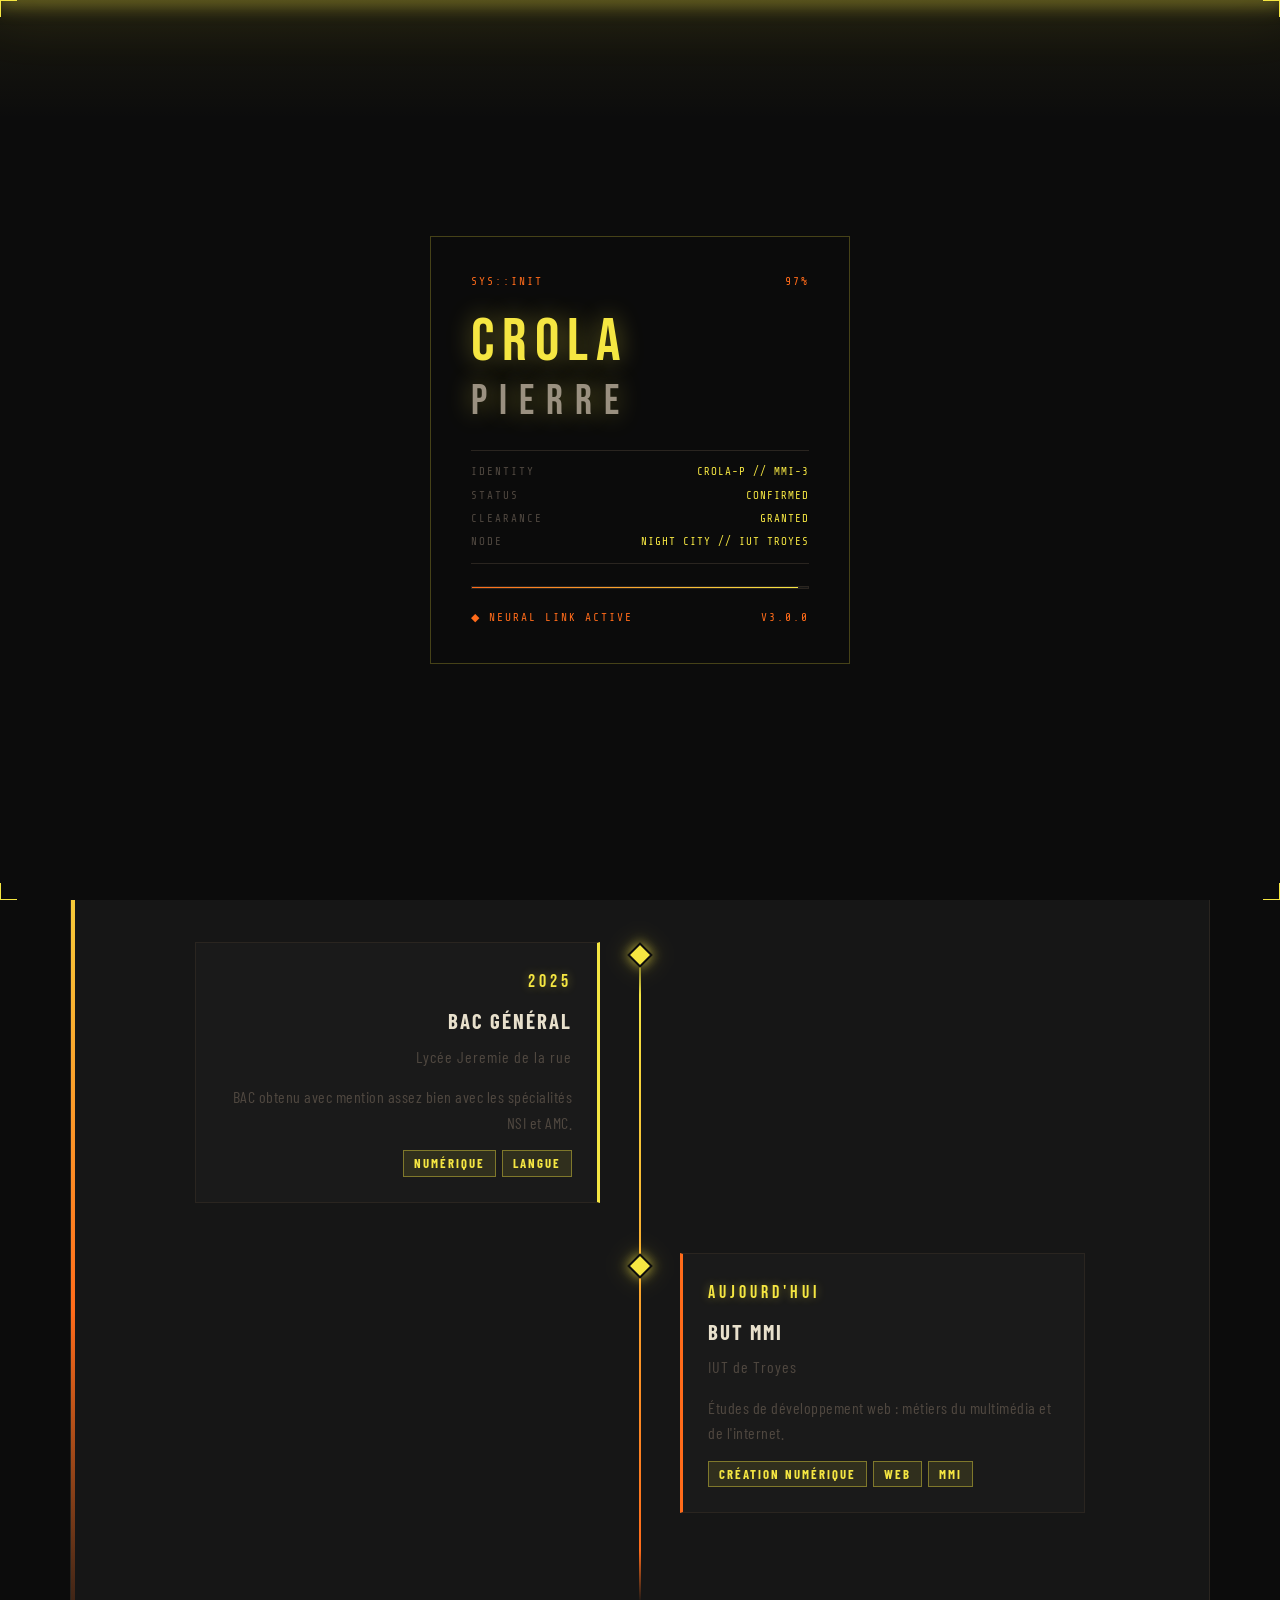
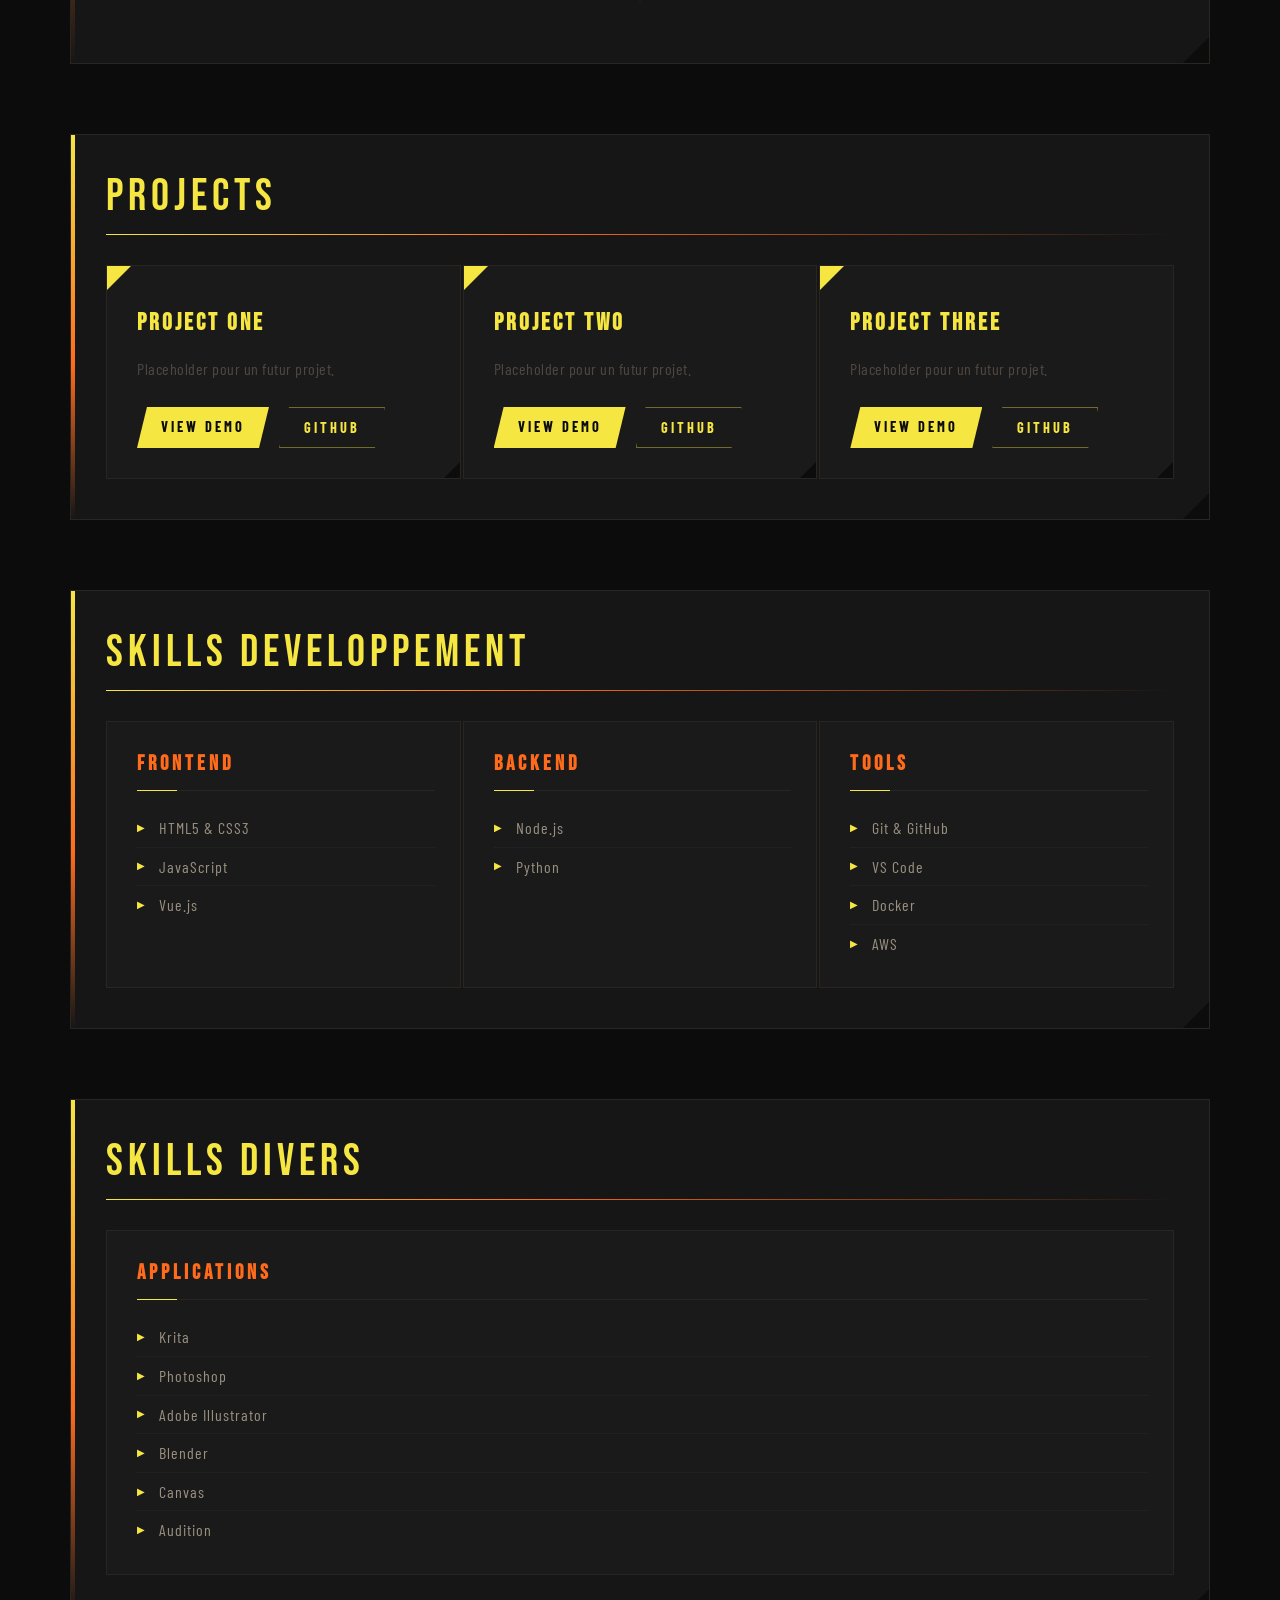
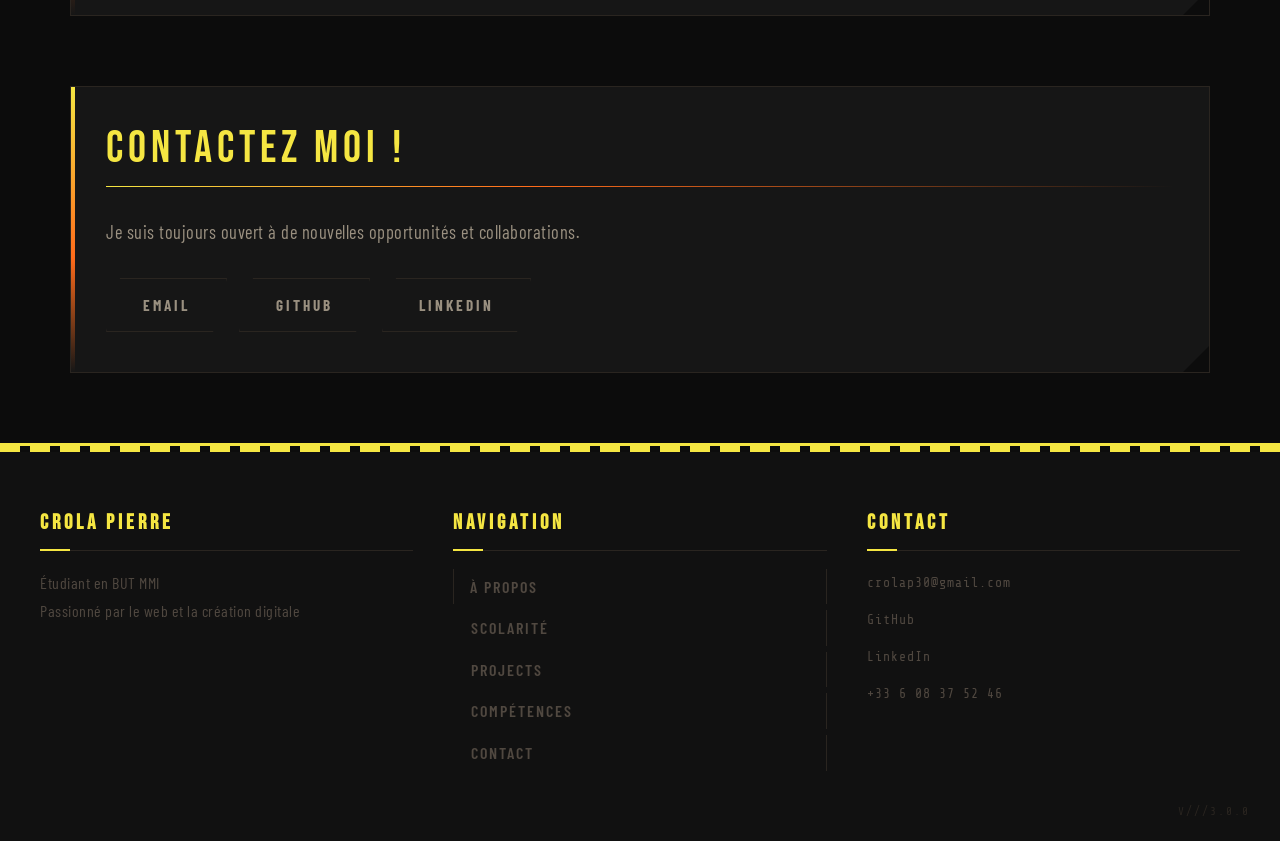
==== index.html @ 787d0098 "changed the whole AD pain" ====
<!DOCTYPE html>
<html lang="en">
<head>
    <meta charset="UTF-8">
    <meta name="viewport" content="width=device-width, initial-scale=1.0">
    <title>CROLA Pierre - Portfolio</title>
    <link rel="stylesheet" href="style.css">
</head>
<body>

    <div id="loader">
        <div class="loader-scan-line"></div>
        <div class="loader-content">
            <div class="loader-top-bar">
                <span class="loader-tag">SYS::INIT</span>
                <span class="loader-tag" id="loader-pct">0%</span>
            </div>
            <div class="loader-name">CROLA<br><span>PIERRE</span></div>
            <div class="loader-data">
                <div class="loader-data-line"><span class="ld-key">IDENTITY</span><span class="ld-val" id="ld-id">RESOLVING</span></div>
                <div class="loader-data-line"><span class="ld-key">STATUS</span><span class="ld-val" id="ld-status">SCANNING</span></div>
                <div class="loader-data-line"><span class="ld-key">CLEARANCE</span><span class="ld-val" id="ld-clr">VERIFYING</span></div>
                <div class="loader-data-line"><span class="ld-key">NODE</span><span class="ld-val">NIGHT CITY // IUT TROYES</span></div>
            </div>
            <div class="loader-bar-wrap">
                <div class="loader-bar-fill" id="loader-bar"></div>
            </div>
            <div class="loader-bottom-bar">
                <span class="loader-tag blink-tag">&#9670; NEURAL LINK ACTIVE</span>
                <span class="loader-tag">v3.0.0</span>
            </div>
        </div>
        <div class="loader-corner tl"></div>
        <div class="loader-corner tr"></div>
        <div class="loader-corner bl"></div>
        <div class="loader-corner br"></div>
    </div>

    <div class="container">
        <header>
            <h1 data-text="Crola Pierre">Crola Pierre</h1>
            <p class="subtitle">Developer | Designer | Dessinateur</p>
            <nav>
                <a href="#about">à propos</a>
                <a href="#education">Scolarité</a>
                <a href="#projects">Projects</a>
                <a href="#skills">Compétences</a>
                <a href="#contact">Contact</a>
            </nav>
        </header>

        <section id="about">
            <h2>à propos de moi</h2>
            <p>
                Bienvenue sur mon portfolio ! Je suis un étudiant passionné qui aime créer et innover dans le cadre
                de projets personnels et professionnels. Je fais de mon mieux pour avoir un code propre et une expérience
                utilisateur des plus agréables. Je vois le web comme une expérience que l'on doit apprécier, non comme une
                page vide que l'on doit subir.
            </p>
        </section>

        <section id="education">
            <h2>Education &amp; Diplomes</h2>
            <div class="timeline">
                <div class="timeline-item">
                    <div class="timeline-dot"></div>
                    <div class="timeline-content">
                        <div class="timeline-date">2025</div>
                        <h3>BAC général</h3>
                        <p class="institution">Lycée Jeremie de la rue</p>
                        <p>BAC obtenu avec mention assez bien avec les spécialités NSI et AMC.</p>
                        <div class="achievements">
                            <span class="badge">numérique</span>
                            <span class="badge">langue</span>
                        </div>
                    </div>
                </div>
                <div class="timeline-item">
                    <div class="timeline-dot"></div>
                    <div class="timeline-content">
                        <div class="timeline-date">Aujourd'hui</div>
                        <h3>BUT MMI</h3>
                        <p class="institution">IUT de Troyes</p>
                        <p>Études de développement web : métiers du multimédia et de l'internet.</p>
                        <div class="achievements">
                            <span class="badge">création numérique</span>
                            <span class="badge">web</span>
                            <span class="badge">MMI</span>
                        </div>
                    </div>
                </div>
            </div>
        </section>

        <section id="projects">
            <h2>Projects</h2>
            <div class="project-grid">
                <div class="project-card">
                    <h3>Project One</h3>
                    <p>Placeholder pour un futur projet.</p>
                    <div class="project-links">
                        <a href="#" class="btn">View Demo</a>
                        <a href="#" class="btn-outline">GitHub</a>
                    </div>
                </div>
                <div class="project-card">
                    <h3>Project Two</h3>
                    <p>Placeholder pour un futur projet.</p>
                    <div class="project-links">
                        <a href="#" class="btn">View Demo</a>
                        <a href="#" class="btn-outline">GitHub</a>
                    </div>
                </div>
                <div class="project-card">
                    <h3>Project Three</h3>
                    <p>Placeholder pour un futur projet.</p>
                    <div class="project-links">
                        <a href="#" class="btn">View Demo</a>
                        <a href="#" class="btn-outline">GitHub</a>
                    </div>
                </div>
            </div>
        </section>

        <section id="skills">
            <h2>Skills Developpement</h2>
            <div class="skills-grid">
                <div class="skill-category">
                    <h3>Frontend</h3>
                    <ul>
                        <li>HTML5 &amp; CSS3</li>
                        <li>JavaScript</li>
                        <li>Vue.js</li>
                    </ul>
                </div>
                <div class="skill-category">
                    <h3>Backend</h3>
                    <ul>
                        <li>Node.js</li>
                        <li>Python</li>
                    </ul>
                </div>
                <div class="skill-category">
                    <h3>Tools</h3>
                    <ul>
                        <li>Git &amp; GitHub</li>
                        <li>VS Code</li>
                        <li>Docker</li>
                        <li>AWS</li>
                    </ul>
                </div>
            </div>
        </section>

        <section id="skills-divers">
            <h2>Skills Divers</h2>
            <div class="skills-grid">
                <div class="skill-category">
                    <h3>Applications</h3>
                    <ul>
                        <li>Krita</li>
                        <li>Photoshop</li>
                        <li>Adobe Illustrator</li>
                        <li>Blender</li>
                        <li>Canvas</li>
                        <li>Audition</li>
                    </ul>
                </div>
            </div>
        </section>

        <section id="contact">
            <h2>Contactez moi !</h2>
            <p>Je suis toujours ouvert à de nouvelles opportunités et collaborations.</p>
            <div class="contact-links">
                <a href="mailto:crolap30@gmail.com" class="contact-btn">Email</a>
                <a href="https://github.com/CrolaPierre" class="contact-btn">GitHub</a>
                <a href="https://www.linkedin.com/in/pierre-crola-9a34913ab/" class="contact-btn">LinkedIn</a>
            </div>
        </section>

    </div><!-- /.container -->

    <footer>
        <div class="footer-content">
            <div class="footer-section">
                <h3>Crola Pierre</h3>
                <p class="footer-description">
                    Étudiant en BUT MMI<br>
                    Passionné par le web et la création digitale
                </p>
            </div>
            <div class="footer-section">
                <h3>Navigation</h3>
                <nav class="footer-nav">
                    <a href="#about">à propos</a>
                    <a href="#education">Scolarité</a>
                    <a href="#projects">Projects</a>
                    <a href="#skills">Compétences</a>
                    <a href="#contact">Contact</a>
                </nav>
            </div>
            <div class="footer-section">
                <h3>Contact</h3>
                <div class="footer-contact">
                    <a href="mailto:crolap30@gmail.com">crolap30@gmail.com</a>
                    <a href="https://github.com/CrolaPierre">GitHub</a>
                    <a href="https://www.linkedin.com/in/pierre-crola-9a34913ab/">LinkedIn</a>
                    <a href="tel:+33608375246">+33 6 08 37 52 46</a>
                </div>
            </div>
        </div>
    </footer>

    <script src="script.js"></script>
</body>
</html>
---- style.css ----
@import url('https://fonts.googleapis.com/css2?family=Bebas+Neue&family=Barlow+Condensed:ital,wght@0,300;0,400;0,600;0,700;1,400&family=Rajdhani:wght@300;400;500;600;700&family=Share+Tech+Mono&display=swap');

* {
    margin: 0;
    padding: 0;
    box-sizing: border-box;
}

:root {
    /* Cyberpunk 2077 core palette */
    --cp-yellow:     #F5E642;
    --cp-yellow-dim: #c4b82e;
    --cp-orange:     #FF6B1A;
    --cp-red:        #E82A2A;
    --cp-cyan:       #4AFCFF;
    --cp-cyan-dim:   #1ab8bb;
    --cp-pink:       #FF2E8B;

    /* Backgrounds - dark concrete */
    --bg-void:   #0C0C0C;
    --bg-dark:   #111111;
    --bg-panel:  #161616;
    --bg-card:   #1A1A1A;
    --bg-stripe: rgba(245, 230, 66, 0.03);

    /* Text */
    --text-primary:   #E8E0CC;
    --text-secondary: #9A9080;
    --text-muted:     #504840;

    /* Borders */
    --border-dark:   #2A2520;
    --border-yellow: rgba(245, 230, 66, 0.4);
    --border-orange: rgba(255, 107, 26, 0.5);
}

/* =================== HAZARD STRIPE MIXIN =================== */

html { scroll-behavior: smooth; }

/* =================== BODY + BACKGROUND =================== */

body::before {
    content: '';
    position: fixed;
    inset: 0;
    background-image:
        repeating-linear-gradient(
            -45deg,
            transparent,
            transparent 18px,
            rgba(245, 230, 66, 0.015) 18px,
            rgba(245, 230, 66, 0.015) 20px
        );
    z-index: 0;
    pointer-events: none;
}

/* Vignette */
body::after {
    content: '';
    position: fixed;
    inset: 0;
    background: radial-gradient(ellipse at center, transparent 50%, rgba(0,0,0,0.7) 100%);
    z-index: 0;
    pointer-events: none;
}

body {
    font-family: 'Rajdhani', sans-serif;
    background-color: var(--bg-void);
    color: var(--text-primary);
    line-height: 1.6;
    overflow-x: hidden;
    cursor: url('data:image/svg+xml;utf8,<svg xmlns="http://www.w3.org/2000/svg" width="22" height="22" viewBox="0 0 22 22"><line x1="11" y1="0" x2="11" y2="22" stroke="%23F5E642" stroke-width="1.5"/><line x1="0" y1="11" x2="22" y2="11" stroke="%23F5E642" stroke-width="1.5"/><rect x="9" y="9" width="4" height="4" fill="%23FF6B1A"/></svg>') 11 11, crosshair;
}

.container {
    max-width: 1200px;
    margin: 0 auto;
    padding: 20px 30px 0;
    position: relative;
    z-index: 2;
}

/* =================== LOADER =================== */

#loader {
    position: fixed;
    inset: 0;
    background: var(--bg-void);
    display: flex;
    justify-content: center;
    align-items: center;
    z-index: 9999;
    transition: opacity 0.6s ease, visibility 0.6s ease;
    overflow: hidden;
}

#loader.hidden { opacity: 0; visibility: hidden; }

/* ---- Scan line sweep ---- */
.loader-scan-line {
    position: absolute;
    top: -4px;
    left: 0;
    right: 0;
    height: 4px;
    background: linear-gradient(90deg,
        transparent 0%,
        rgba(245, 230, 66, 0.15) 20%,
        var(--cp-yellow) 50%,
        rgba(245, 230, 66, 0.15) 80%,
        transparent 100%);
    box-shadow:
        0 0 18px 4px rgba(245, 230, 66, 0.5),
        0 0 60px 10px rgba(245, 230, 66, 0.15);
    animation: scan-sweep 1.6s cubic-bezier(0.4, 0, 0.6, 1) infinite;
    z-index: 2;
}

/* Trailing glow under the scan line */
.loader-scan-line::after {
    content: '';
    position: absolute;
    top: 4px; left: 0; right: 0;
    height: 120px;
    background: linear-gradient(180deg,
        rgba(245, 230, 66, 0.06) 0%,
        transparent 100%);
    pointer-events: none;
}

@keyframes scan-sweep {
    0%   { top: -4px; }
    100% { top: 100%; }
}

/* ---- HUD panel ---- */
.loader-content {
    position: relative;
    z-index: 3;
    width: 420px;
    border: 1px solid rgba(245, 230, 66, 0.25);
    padding: 36px 40px;
    background: rgba(12, 12, 12, 0.9);
}

/* Corner brackets */
.loader-corner {
    position: absolute;
    width: 18px;
    height: 18px;
    border-color: var(--cp-yellow);
    border-style: solid;
    z-index: 4;
}
.loader-corner.tl { top: -1px;  left: -1px;  border-width: 2px 0 0 2px; }
.loader-corner.tr { top: -1px;  right: -1px; border-width: 2px 2px 0 0; }
.loader-corner.bl { bottom: -1px; left: -1px;  border-width: 0 0 2px 2px; }
.loader-corner.br { bottom: -1px; right: -1px; border-width: 0 2px 2px 0; }

/* Top / bottom bars */
.loader-top-bar,
.loader-bottom-bar {
    display: flex;
    justify-content: space-between;
    align-items: center;
    margin-bottom: 24px;
}
.loader-bottom-bar { margin-bottom: 0; margin-top: 20px; }

.loader-tag {
    font-family: 'Share Tech Mono', monospace;
    font-size: 0.7rem;
    letter-spacing: 2px;
    color: var(--cp-orange);
    text-transform: uppercase;
}

.blink-tag { animation: blink-tag 1.2s infinite; }
@keyframes blink-tag {
    0%, 49% { opacity: 1; }
    50%, 100% { opacity: 0.2; }
}

/* Big name */
.loader-name {
    font-family: 'Bebas Neue', sans-serif;
    font-size: 3.8rem;
    line-height: 0.88;
    letter-spacing: 8px;
    color: var(--cp-yellow);
    text-shadow: 0 0 25px rgba(245, 230, 66, 0.4);
    margin-bottom: 28px;
    animation: flicker 5s infinite;
}
.loader-name span {
    color: var(--text-secondary);
    font-size: 2.6rem;
    letter-spacing: 12px;
}

@keyframes flicker {
    0%, 96%, 100% { opacity: 1; }
    97%           { opacity: 0.5; }
    98%           { opacity: 1; }
    99%           { opacity: 0.3; }
}

/* Data readout lines */
.loader-data {
    margin-bottom: 22px;
    border-top: 1px solid var(--border-dark);
    border-bottom: 1px solid var(--border-dark);
    padding: 12px 0;
    display: flex;
    flex-direction: column;
    gap: 6px;
}

.loader-data-line {
    display: flex;
    justify-content: space-between;
    align-items: center;
    gap: 12px;
}

.ld-key {
    font-family: 'Share Tech Mono', monospace;
    font-size: 0.68rem;
    letter-spacing: 2px;
    color: var(--text-muted);
    text-transform: uppercase;
    flex-shrink: 0;
}

.ld-val {
    font-family: 'Share Tech Mono', monospace;
    font-size: 0.68rem;
    letter-spacing: 1px;
    color: var(--cp-yellow);
    text-transform: uppercase;
    text-align: right;
}

/* Progress bar */
.loader-bar-wrap {
    height: 3px;
    background: var(--bg-panel);
    border: 1px solid var(--border-dark);
    overflow: hidden;
    position: relative;
}

.loader-bar-fill {
    height: 100%;
    width: 0%;
    background: linear-gradient(90deg, var(--cp-orange), var(--cp-yellow));
    box-shadow: 0 0 10px rgba(245, 230, 66, 0.8);
    transition: width 0.1s linear;
}

/* =================== HEADER =================== */

header {
    padding: 70px 0 50px;
    margin-bottom: 60px;
    position: relative;
    border-bottom: 1px solid var(--border-dark);
    text-align: left;
}

/* Yellow left accent bar */
header::before {
    content: '';
    position: absolute;
    top: 0; left: -30px;
    width: 6px;
    height: 100%;
    background: linear-gradient(180deg, var(--cp-yellow), var(--cp-orange), transparent);
}

/* Hazard stripes top band */
header::after {
    content: '';
    position: absolute;
    top: 0; left: -30px; right: -30px;
    height: 6px;
    background: repeating-linear-gradient(
        90deg,
        var(--cp-yellow) 0px, var(--cp-yellow) 25px,
        var(--cp-void)   25px, var(--cp-void)   35px
    );
}

header h1 {
    font-family: 'Bebas Neue', sans-serif;
    font-size: 6rem;
    font-weight: 400;
    color: var(--cp-yellow);
    letter-spacing: 10px;
    text-transform: uppercase;
    line-height: 0.9;
    position: relative;
    display: inline-block;
    text-shadow:
        4px 4px 0px var(--bg-void),
        0 0 30px rgba(245, 230, 66, 0.3);
    animation: cp-glitch 8s infinite;
}

header h1::before,
header h1::after {
    content: attr(data-text);
    position: absolute;
    inset: 0;
    pointer-events: none;
}

header h1::before {
    color: var(--cp-cyan);
    animation: cp-glitch-cyan 8s infinite;
    clip-path: polygon(0 20%, 100% 20%, 100% 40%, 0 40%);
}

header h1::after {
    color: var(--cp-orange);
    animation: cp-glitch-orange 8s infinite;
    clip-path: polygon(0 60%, 100% 60%, 100% 80%, 0 80%);
}

@keyframes cp-glitch {
    0%, 90%, 100% { transform: none; }
    91%           { transform: translate(3px, 0) skewX(2deg); }
    92%           { transform: translate(-3px, 0) skewX(-1deg); }
    93%           { transform: none; }
}

@keyframes cp-glitch-cyan {
    0%, 90%, 100% { transform: none; opacity: 0; }
    91%           { transform: translate(-5px, 1px); opacity: 0.9; }
    92%           { transform: translate(5px, -1px); opacity: 0.7; }
    93%           { opacity: 0; }
}

@keyframes cp-glitch-orange {
    0%, 90%, 100% { transform: none; opacity: 0; }
    91%           { transform: translate(5px, 2px); opacity: 0.9; }
    92%           { transform: translate(-5px, -2px); opacity: 0.7; }
    93%           { opacity: 0; }
}

.subtitle {
    font-family: 'Barlow Condensed', sans-serif;
    font-style: italic;
    font-size: 1.2rem;
    color: var(--cp-orange);
    margin: 12px 0 40px;
    letter-spacing: 5px;
    text-transform: uppercase;
    font-weight: 400;
}

.subtitle::before {
    content: '◆ ';
    color: var(--cp-yellow);
    font-style: normal;
}
.subtitle::after {
    content: ' ◆';
    color: var(--cp-yellow);
    font-style: normal;
}

nav {
    display: flex;
    justify-content: flex-start;
    gap: 0;
    flex-wrap: wrap;
}

nav a {
    font-family: 'Barlow Condensed', sans-serif;
    font-weight: 700;
    color: var(--text-secondary);
    text-decoration: none;
    font-size: 0.95rem;
    padding: 10px 22px;
    letter-spacing: 3px;
    text-transform: uppercase;
    transition: all 0.15s ease;
    position: relative;
    border-right: 1px solid var(--border-dark);
    background: transparent;
}

nav a:first-child { border-left: 1px solid var(--border-dark); }

nav a::after {
    content: '';
    position: absolute;
    bottom: 0; left: 0; right: 0;
    height: 3px;
    background: var(--cp-yellow);
    transform: scaleX(0);
    transform-origin: left;
    transition: transform 0.2s ease;
}

nav a:hover {
    color: var(--cp-yellow);
    background: rgba(245, 230, 66, 0.05);
}

nav a:hover::after { transform: scaleX(1); }

nav a.active {
    color: var(--cp-yellow);
    background: rgba(245, 230, 66, 0.08);
}

nav a.active::after { transform: scaleX(1); }

/* =================== SECTIONS =================== */

section {
    margin-bottom: 70px;
    padding: 40px 35px;
    background-color: var(--bg-panel);
    border: 1px solid var(--border-dark);
    position: relative;
    overflow: hidden;
}

/* Yellow left bar */
section::before {
    content: '';
    position: absolute;
    top: 0; left: 0;
    width: 4px; height: 100%;
    background: linear-gradient(180deg, var(--cp-yellow), var(--cp-orange) 60%, transparent);
}

/* Diagonal corner cut bottom-right */
section::after {
    content: '';
    position: absolute;
    bottom: -1px; right: -1px;
    width: 0; height: 0;
    border-style: solid;
    border-width: 0 0 28px 28px;
    border-color: transparent transparent var(--bg-void) transparent;
}

section h2 {
    font-family: 'Bebas Neue', sans-serif;
    font-size: 2.8rem;
    font-weight: 400;
    color: var(--cp-yellow);
    margin-bottom: 30px;
    padding-bottom: 15px;
    letter-spacing: 5px;
    text-transform: uppercase;
    position: relative;
    line-height: 1;
}

section h2::after {
    content: '';
    position: absolute;
    bottom: 0; left: 0;
    width: 100%;
    height: 1px;
    background: linear-gradient(90deg, var(--cp-yellow), var(--cp-orange) 40%, transparent);
}

section p {
    font-family: 'Barlow Condensed', sans-serif;
    font-size: 1.15rem;
    color: var(--text-secondary);
    line-height: 1.7;
    max-width: 800px;
    font-weight: 400;
    letter-spacing: 0.5px;
}

/* =================== PROJECTS =================== */

.project-grid {
    display: grid;
    grid-template-columns: repeat(auto-fit, minmax(300px, 1fr));
    gap: 2px;
    margin-top: 30px;
}

.project-card {
    background: var(--bg-card);
    border: 1px solid var(--border-dark);
    padding: 30px;
    transition: all 0.2s ease;
    position: relative;
    overflow: hidden;
}

/* Hazard corner top-left */
.project-card::before {
    content: '';
    position: absolute;
    top: 0; left: 0;
    width: 0; height: 0;
    border-style: solid;
    border-width: 24px 24px 0 0;
    border-color: var(--cp-yellow) transparent transparent transparent;
    transition: border-width 0.2s ease;
}

/* Bottom right corner cut */
.project-card::after {
    content: '';
    position: absolute;
    bottom: -1px; right: -1px;
    width: 0; height: 0;
    border-style: solid;
    border-width: 0 0 18px 18px;
    border-color: transparent transparent var(--bg-void) transparent;
}

.project-card:hover {
    background: #1f1f1f;
    border-color: rgba(245, 230, 66, 0.3);
    transform: translateY(-3px);
    box-shadow: 0 10px 30px rgba(0,0,0,0.6), 0 0 0 1px rgba(245, 230, 66, 0.1);
}

.project-card:hover::before {
    border-width: 32px 32px 0 0;
    border-color: var(--cp-orange) transparent transparent transparent;
}

.project-card h3 {
    font-family: 'Bebas Neue', sans-serif;
    color: var(--cp-yellow);
    font-size: 1.5rem;
    margin-bottom: 12px;
    letter-spacing: 3px;
    text-transform: uppercase;
    padding-top: 8px;
}

.project-card p {
    color: var(--text-muted);
    margin-bottom: 25px;
    font-size: 1rem;
}

.project-links {
    display: flex;
    gap: 10px;
    flex-wrap: wrap;
}

.btn, .btn-outline {
    padding: 8px 24px;
    text-decoration: none;
    font-family: 'Barlow Condensed', sans-serif;
    font-weight: 700;
    font-size: 0.9rem;
    letter-spacing: 3px;
    text-transform: uppercase;
    transition: all 0.2s ease;
    display: inline-block;
    position: relative;
    border: none;
    clip-path: polygon(10px 0%, 100% 0%, calc(100% - 10px) 100%, 0% 100%);
}

.btn {
    background: var(--cp-yellow);
    color: var(--bg-void);
}

.btn:hover {
    background: #fff;
    box-shadow: 0 0 20px rgba(245, 230, 66, 0.6);
    transform: translateY(-2px);
}

.btn-outline {
    color: var(--cp-yellow);
    border: 1px solid var(--border-yellow);
    background: transparent;
}

.btn-outline:hover {
    background: rgba(245, 230, 66, 0.1);
    border-color: var(--cp-yellow);
    box-shadow: 0 0 15px rgba(245, 230, 66, 0.25);
    transform: translateY(-2px);
}

/* =================== SKILLS =================== */

.skills-grid {
    display: grid;
    grid-template-columns: repeat(auto-fit, minmax(220px, 1fr));
    gap: 2px;
    margin-top: 30px;
}

.skill-category {
    background: var(--bg-card);
    border: 1px solid var(--border-dark);
    padding: 25px 25px 25px 30px;
    position: relative;
    transition: all 0.2s ease;
    overflow: hidden;
}

.skill-category::before {
    content: '';
    position: absolute;
    top: 0; left: 0;
    width: 4px; height: 0;
    background: var(--cp-yellow);
    transition: height 0.3s ease;
}

.skill-category:hover::before { height: 100%; }

.skill-category:hover {
    border-color: rgba(245, 230, 66, 0.25);
    background: #1c1c1c;
}

.skill-category h3 {
    font-family: 'Bebas Neue', sans-serif;
    color: var(--cp-orange);
    font-size: 1.3rem;
    margin-bottom: 18px;
    padding-bottom: 10px;
    letter-spacing: 4px;
    text-transform: uppercase;
    border-bottom: 1px solid var(--border-dark);
    position: relative;
}

.skill-category h3::after {
    content: '';
    position: absolute;
    bottom: -1px; left: 0;
    width: 40px; height: 1px;
    background: var(--cp-yellow);
}

.skill-category ul { list-style: none; }

.skill-category li {
    color: var(--text-secondary);
    padding: 6px 0 6px 22px;
    position: relative;
    font-family: 'Barlow Condensed', sans-serif;
    font-size: 1rem;
    font-weight: 400;
    letter-spacing: 1px;
    transition: all 0.15s ease;
    border-bottom: 1px solid rgba(255,255,255,0.03);
}

.skill-category li:last-child { border-bottom: none; }

.skill-category li::before {
    content: "▶";
    color: var(--cp-yellow);
    position: absolute;
    left: 0;
    font-size: 0.6rem;
    top: 50%; transform: translateY(-50%);
}

.skill-category li:hover {
    color: var(--cp-yellow);
    padding-left: 28px;
}

/* =================== CONTACT =================== */

.contact-links {
    display: flex;
    justify-content: flex-start;
    gap: 12px;
    flex-wrap: wrap;
    margin-top: 30px;
}

.contact-btn {
    display: flex;
    align-items: center;
    gap: 10px;
    padding: 14px 36px;
    background: transparent;
    border: 1px solid var(--border-dark);
    color: var(--text-secondary);
    text-decoration: none;
    transition: all 0.2s ease;
    font-family: 'Barlow Condensed', sans-serif;
    font-weight: 700;
    font-size: 0.95rem;
    letter-spacing: 3px;
    text-transform: uppercase;
    position: relative;
    overflow: hidden;
    clip-path: polygon(14px 0%, 100% 0%, calc(100% - 14px) 100%, 0% 100%);
}

.contact-btn::before {
    content: '';
    position: absolute;
    inset: 0;
    background: var(--cp-yellow);
    transform: scaleX(0);
    transform-origin: left;
    transition: transform 0.2s ease;
    z-index: 0;
}

.contact-btn > * {
    position: relative;
    z-index: 1;
}

.contact-btn:hover {
    color: var(--bg-void);
    border-color: var(--cp-yellow);
    box-shadow: 0 0 25px rgba(245, 230, 66, 0.3);
}

.contact-btn:hover::before { transform: scaleX(1); }

/* =================== TIMELINE =================== */

.timeline {
    position: relative;
    max-width: 900px;
    margin: 40px auto;
    padding: 20px 0;
}

.timeline::before {
    content: '';
    position: absolute;
    left: 50%;
    transform: translateX(-50%);
    width: 2px;
    height: 100%;
    background: linear-gradient(180deg,
        transparent 0%,
        var(--cp-yellow) 8%,
        var(--cp-orange) 92%,
        transparent 100%);
}

.timeline-item {
    position: relative;
    margin-bottom: 50px;
    width: 100%;
    display: flex;
    justify-content: center;
}

.timeline-item:nth-child(odd) .timeline-content {
    margin-left: auto;
    margin-right: calc(50% + 40px);
    text-align: right;
}

.timeline-item:nth-child(even) .timeline-content {
    margin-left: calc(50% + 40px);
    margin-right: auto;
    text-align: left;
}

.timeline-dot {
    position: absolute;
    left: 50%;
    top: 4px;
    transform: translateX(-50%) rotate(45deg);
    width: 18px;
    height: 18px;
    background: var(--cp-yellow);
    border: 2px solid var(--bg-void);
    z-index: 2;
    box-shadow: 0 0 12px rgba(245, 230, 66, 0.7), 0 0 25px rgba(245, 230, 66, 0.3);
    animation: pulse-dot 2s ease-in-out infinite;
}

@keyframes pulse-dot {
    0%, 100% { box-shadow: 0 0 10px rgba(245, 230, 66, 0.6); }
    50%       { box-shadow: 0 0 20px rgba(245, 230, 66, 1), 0 0 40px rgba(245, 230, 66, 0.4); }
}

.timeline-content {
    background: var(--bg-card);
    border: 1px solid var(--border-dark);
    padding: 25px;
    width: 45%;
    position: relative;
    transition: all 0.2s ease;
}

.timeline-item:nth-child(odd) .timeline-content {
    border-right: 3px solid var(--cp-yellow);
}

.timeline-item:nth-child(even) .timeline-content {
    border-left: 3px solid var(--cp-orange);
}

.timeline-content:hover {
    border-top-color: rgba(245, 230, 66, 0.3);
    border-bottom-color: rgba(245, 230, 66, 0.3);
    transform: translateY(-3px);
    box-shadow: 0 10px 30px rgba(0,0,0,0.5);
    background: #1c1c1c;
}

.timeline-date {
    font-family: 'Bebas Neue', sans-serif;
    font-size: 1.1rem;
    color: var(--cp-yellow);
    margin-bottom: 8px;
    text-transform: uppercase;
    letter-spacing: 4px;
    text-shadow: 0 0 10px rgba(245, 230, 66, 0.4);
}

.timeline-content h3 {
    font-family: 'Barlow Condensed', sans-serif;
    color: var(--text-primary);
    font-size: 1.3rem;
    font-weight: 700;
    margin-bottom: 6px;
    letter-spacing: 2px;
    text-transform: uppercase;
}

.institution {
    color: var(--cp-orange);
    font-size: 0.9rem;
    margin-bottom: 12px;
    font-style: normal;
    font-family: 'Share Tech Mono', monospace;
    letter-spacing: 1px;
    font-size: 0.85rem;
}

.timeline-content p {
    font-family: 'Barlow Condensed', sans-serif;
    font-size: 1rem;
    line-height: 1.6;
    margin-bottom: 15px;
    color: var(--text-muted);
    font-weight: 400;
}

.achievements {
    display: flex;
    flex-wrap: wrap;
    gap: 6px;
    margin-top: 15px;
}

.timeline-item:nth-child(odd) .achievements  { justify-content: flex-end; }
.timeline-item:nth-child(even) .achievements { justify-content: flex-start; }

.badge {
    background: rgba(245, 230, 66, 0.1);
    border: 1px solid rgba(245, 230, 66, 0.4);
    color: var(--cp-yellow);
    padding: 2px 10px;
    font-family: 'Barlow Condensed', sans-serif;
    font-size: 0.8rem;
    letter-spacing: 2px;
    text-transform: uppercase;
    font-weight: 700;
}

/* =================== FOOTER =================== */

footer {
    background: var(--bg-dark);
    border-top: 3px solid var(--cp-yellow);
    margin-top: 0;
    padding: 60px 30px 30px;
    position: relative;
    z-index: 2;
    overflow: hidden;
    width: 100%;
}

/* Hazard top stripe */
footer::before {
    content: '';
    position: absolute;
    top: 0; left: 0; right: 0;
    height: 6px;
    background: repeating-linear-gradient(
        90deg,
        var(--cp-yellow) 0px, var(--cp-yellow) 20px,
        var(--bg-void)   20px, var(--bg-void)   30px
    );
}

footer::after {
    content: 'V///3.0.0';
    position: absolute;
    bottom: 20px;
    right: 30px;
    font-family: 'Share Tech Mono', monospace;
    font-size: 0.7rem;
    color: var(--border-dark);
    letter-spacing: 2px;
}

.footer-content {
    display: grid;
    grid-template-columns: repeat(auto-fit, minmax(200px, 1fr));
    gap: 40px;
    max-width: 1200px;
    margin: 0 auto 40px;
}

.footer-section h3 {
    font-family: 'Bebas Neue', sans-serif;
    color: var(--cp-yellow);
    font-size: 1.3rem;
    margin-bottom: 18px;
    letter-spacing: 4px;
    text-transform: uppercase;
    padding-bottom: 10px;
    border-bottom: 1px solid var(--border-dark);
    position: relative;
}

.footer-section h3::after {
    content: '';
    position: absolute;
    bottom: -1px; left: 0;
    width: 30px; height: 2px;
    background: var(--cp-yellow);
}

.footer-description {
    color: var(--text-muted);
    line-height: 1.8;
    font-family: 'Barlow Condensed', sans-serif;
    font-size: 1rem;
    letter-spacing: 0.5px;
}

/* FIX: footer nav visible */
.footer-nav {
    display: flex;
    flex-direction: column;
    gap: 6px;
    padding-left: 0;
}

.footer-nav a {
    font-family: 'Barlow Condensed', sans-serif;
    font-weight: 600;
    color: var(--text-muted);
    text-decoration: none;
    transition: all 0.15s ease;
    padding: 5px 0 5px 16px;
    font-size: 1rem;
    letter-spacing: 2px;
    text-transform: uppercase;
    border-left: 2px solid transparent;
    display: block;
}

.footer-nav a:hover {
    color: var(--cp-yellow);
    border-left-color: var(--cp-yellow);
    padding-left: 20px;
}

.footer-contact {
    display: flex;
    flex-direction: column;
    gap: 10px;
    padding-left: 0;
}

.footer-contact a {
    font-family: 'Share Tech Mono', monospace;
    color: var(--text-muted);
    text-decoration: none;
    transition: all 0.15s ease;
    font-size: 0.82rem;
    letter-spacing: 1px;
    padding: 3px 0;
    display: block;
}

.footer-contact a:hover {
    color: var(--cp-orange);
    padding-left: 6px;
}

/* =================== SCROLLBAR & SELECTION =================== */

::-webkit-scrollbar       { width: 6px; }
::-webkit-scrollbar-track { background: var(--bg-void); }
::-webkit-scrollbar-thumb {
    background: var(--cp-yellow);
    border-radius: 0;
}
::-webkit-scrollbar-thumb:hover { background: var(--cp-orange); }

* { scrollbar-width: thin; scrollbar-color: var(--cp-yellow) var(--bg-void); }

::selection {
    background: rgba(245, 230, 66, 0.25);
    color: var(--bg-void);
}

/* =================== CURSOR POINTER =================== */

a, button, .btn, .btn-outline, .contact-btn, .project-card {
    cursor: url('data:image/svg+xml;utf8,<svg xmlns="http://www.w3.org/2000/svg" width="20" height="20" viewBox="0 0 20 20"><polygon points="2,2 18,10 2,18 6,10" fill="%23F5E642" stroke="%23FF6B1A" stroke-width="1"/></svg>') 4 10, pointer;
}

/* =================== RESPONSIVE =================== */

@media (max-width: 768px) {
    header h1            { font-size: 3.5rem; letter-spacing: 5px; }
    section h2           { font-size: 2rem; }
    nav                  { gap: 0; }

    .project-grid,
    .skills-grid         { grid-template-columns: 1fr; }

    .footer-content      { grid-template-columns: 1fr; gap: 30px; }

    .contact-links       { flex-direction: column; }
    .contact-btn         { justify-content: center; }

    .timeline::before    { left: 18px; }
    .timeline-dot        { left: 18px; }

    .timeline-item:nth-child(odd) .timeline-content,
    .timeline-item:nth-child(even) .timeline-content {
        width: calc(100% - 50px);
        margin-left: 45px;
        margin-right: 0;
        text-align: left;
        border-right: 1px solid var(--border-dark);
        border-left: 3px solid var(--cp-yellow) !important;
    }

    .timeline-item:nth-child(odd) .achievements { justify-content: flex-start; }
}
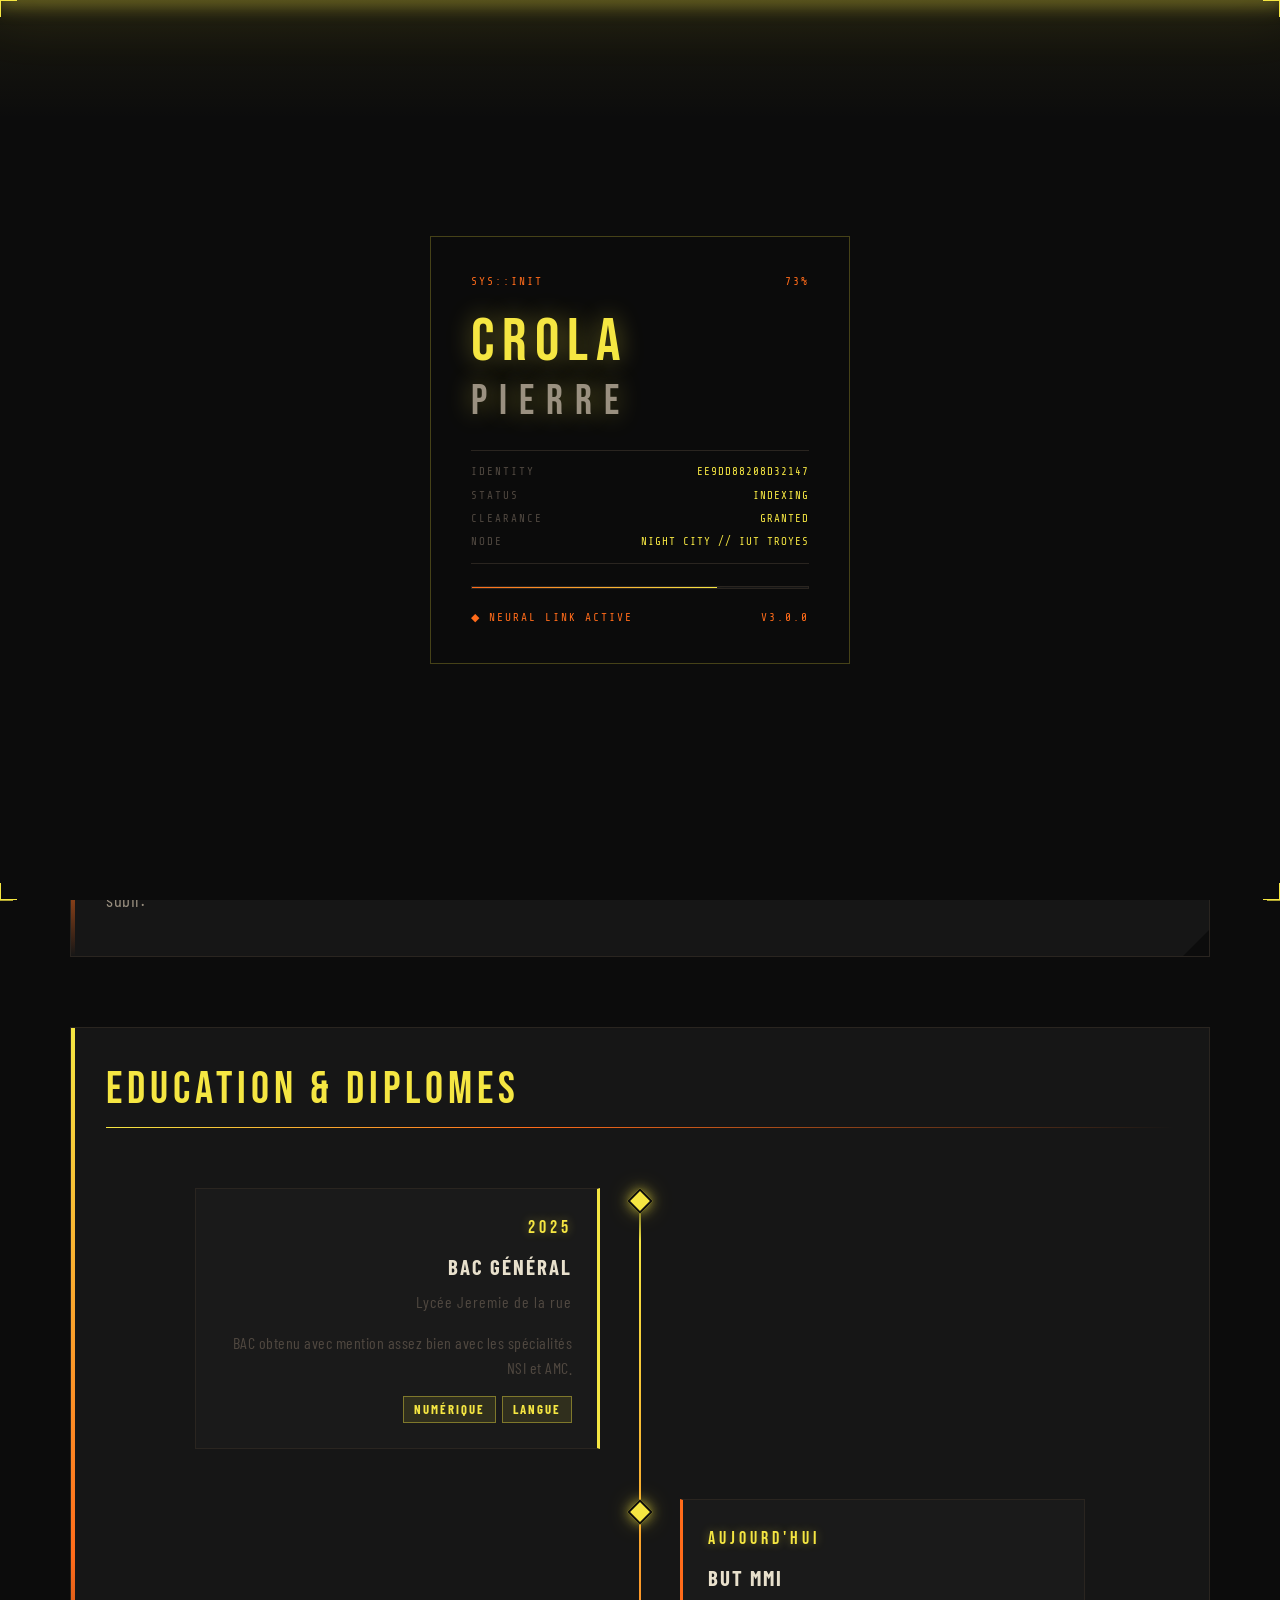
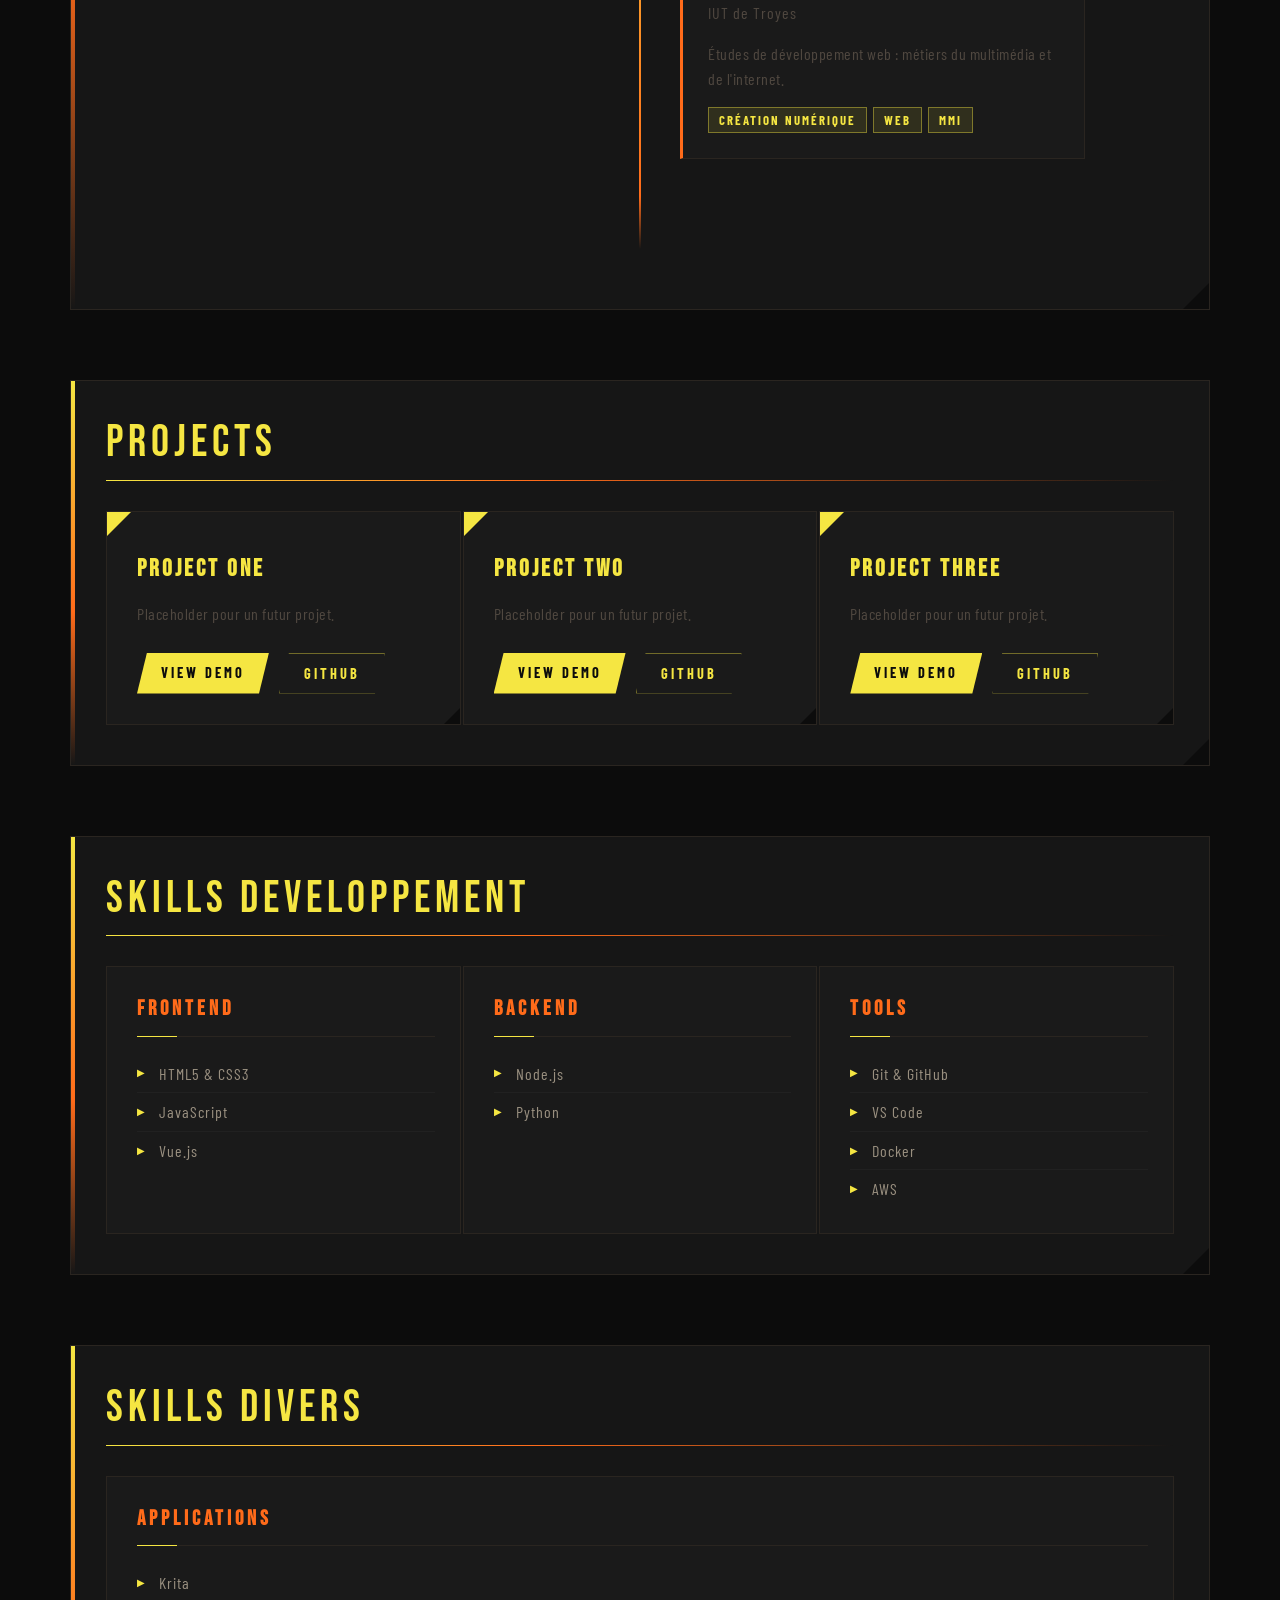
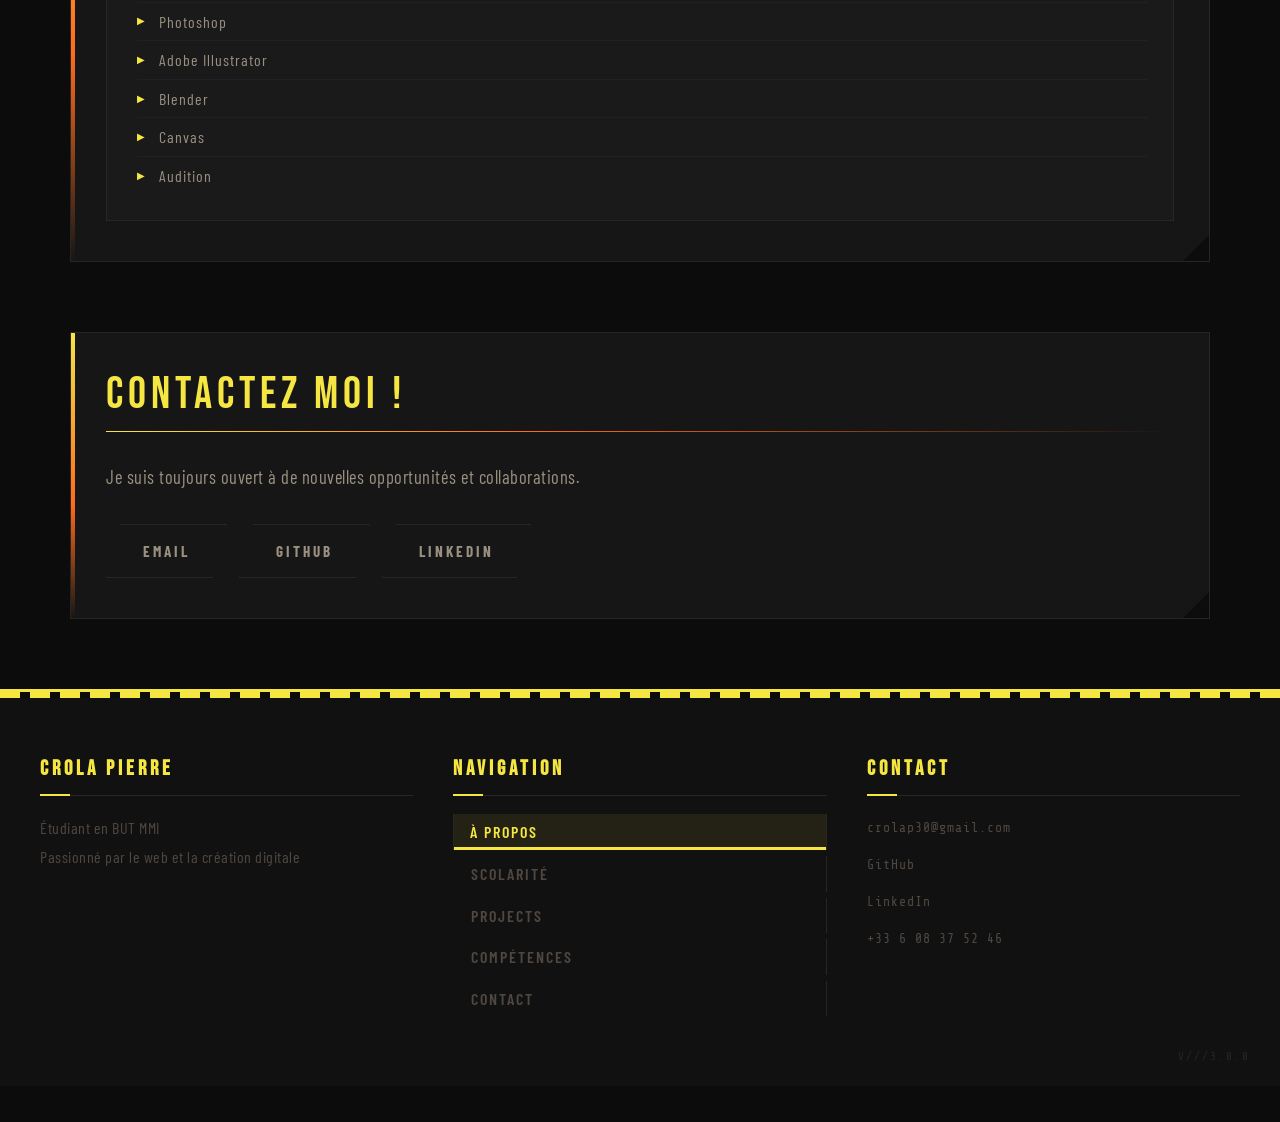
==== commit 356d9a04: "re-upgraded the css pain x2" ====
--- a/index.html
+++ b/index.html
@@ -35,6 +35,7 @@
         <div class="loader-corner bl"></div>
         <div class="loader-corner br"></div>
     </div>
+
 
     <div class="container">
         <header>
@@ -48,6 +49,51 @@
                 <a href="#contact">Contact</a>
             </nav>
         </header>
+    </div>
+
+    <div class="carousel-wrapper">
+        <div class="carousel-label">DATA STREAM // COMPETENCES</div>
+        <div class="carousel-track-outer">
+            <div class="carousel-track" id="carousel-track">
+                <div class="car-card car-skill"><span class="car-type">DEV</span><span class="car-title">UI Development</span></div>
+                <div class="car-card car-design"><span class="car-type">DESIGN</span><span class="car-title">UX Design</span></div>
+                <div class="car-card car-skill"><span class="car-type">DEV</span><span class="car-title">Responsive Design</span></div>
+                <div class="car-card car-skill"><span class="car-type">DEV</span><span class="car-title">Front-End Dev</span></div>
+                <div class="car-card car-design"><span class="car-type">DESIGN</span><span class="car-title">Visual Identity</span></div>
+                <div class="car-card car-skill"><span class="car-type">DEV</span><span class="car-title">Component Design</span></div>
+                <div class="car-card car-design"><span class="car-type">DESIGN</span><span class="car-title">3D Modelling</span></div>
+                <div class="car-card car-skill"><span class="car-type">DEV</span><span class="car-title">API Integration</span></div>
+                <div class="car-card car-design"><span class="car-type">DESIGN</span><span class="car-title">Digital Illustration</span></div>
+                <div class="car-card car-skill"><span class="car-type">DEV</span><span class="car-title">Version Control</span></div>
+                <div class="car-card car-design"><span class="car-type">DESIGN</span><span class="car-title">Photo Editing</span></div>
+                <div class="car-card car-skill"><span class="car-type">DEV</span><span class="car-title">Cloud Deployment</span></div>
+                <div class="car-card car-design"><span class="car-type">DESIGN</span><span class="car-title">Motion &amp; Sound</span></div>
+                <div class="car-card car-skill"><span class="car-type">DEV</span><span class="car-title">Back-End Dev</span></div>
+                <div class="car-card car-design"><span class="car-type">DESIGN</span><span class="car-title">Vector Graphics</span></div>
+                <div class="car-card car-skill"><span class="car-type">DEV</span><span class="car-title">Containerisation</span></div>
+                <!-- Duplication pour que ce soit smooth -->
+                <div class="car-card car-skill"><span class="car-type">DEV</span><span class="car-title">UI Development</span></div>
+                <div class="car-card car-design"><span class="car-type">DESIGN</span><span class="car-title">UX Design</span></div>
+                <div class="car-card car-skill"><span class="car-type">DEV</span><span class="car-title">Responsive Design</span></div>
+                <div class="car-card car-skill"><span class="car-type">DEV</span><span class="car-title">Front-End Dev</span></div>
+                <div class="car-card car-design"><span class="car-type">DESIGN</span><span class="car-title">Visual Identity</span></div>
+                <div class="car-card car-skill"><span class="car-type">DEV</span><span class="car-title">Component Design</span></div>
+                <div class="car-card car-design"><span class="car-type">DESIGN</span><span class="car-title">3D Modelling</span></div>
+                <div class="car-card car-skill"><span class="car-type">DEV</span><span class="car-title">API Integration</span></div>
+                <div class="car-card car-design"><span class="car-type">DESIGN</span><span class="car-title">Digital Illustration</span></div>
+                <div class="car-card car-skill"><span class="car-type">DEV</span><span class="car-title">Version Control</span></div>
+                <div class="car-card car-design"><span class="car-type">DESIGN</span><span class="car-title">Photo Editing</span></div>
+                <div class="car-card car-skill"><span class="car-type">DEV</span><span class="car-title">Cloud Deployment</span></div>
+                <div class="car-card car-design"><span class="car-type">DESIGN</span><span class="car-title">Motion &amp; Sound</span></div>
+                <div class="car-card car-skill"><span class="car-type">DEV</span><span class="car-title">Back-End Dev</span></div>
+                <div class="car-card car-design"><span class="car-type">DESIGN</span><span class="car-title">Vector Graphics</span></div>
+                <div class="car-card car-skill"><span class="car-type">DEV</span><span class="car-title">Containerisation</span></div>
+            </div>
+        </div>
+    </div>
+
+
+    <div class="container">
 
         <section id="about">
             <h2>à propos de moi</h2>
@@ -179,7 +225,7 @@
             </div>
         </section>
 
-    </div><!-- /.container -->
+    </div>
 
     <footer>
         <div class="footer-content">
@@ -212,6 +258,52 @@
         </div>
     </footer>
 
+
+    <!-- ========== GAME HUD ========== -->
+    <div id="hud">
+        <!-- Top bar -->
+        <div class="hud-edge hud-top">
+            <div class="hud-corner-tl">
+                <span class="hud-label">SYS</span>
+                <span class="hud-value" id="hud-clock">00:00:00</span>
+            </div>
+            <div class="hud-top-center">
+                <div class="hud-progress-bar">
+                    <div class="hud-progress-fill" id="hud-progress"></div>
+                </div>
+            </div>
+            <div class="hud-corner-tr">
+                <span class="hud-label">CROLA.P</span>
+                <span class="hud-value hud-blink">◆ ONLINE</span>
+            </div>
+        </div>
+
+        <!-- Bottom bar -->
+        <div class="hud-edge hud-bottom">
+            <div class="hud-corner-bl">
+                <span class="hud-label">CURSOR</span>
+                <span class="hud-value" id="hud-cursor">X:0000 Y:0000</span>
+            </div>
+            <div class="hud-bottom-center">
+                <span class="hud-label">LOCATION</span>
+                <span class="hud-value" id="hud-section">INIT</span>
+            </div>
+            <div class="hud-corner-br">
+                <span class="hud-label">SCROLL</span>
+                <span class="hud-value" id="hud-scroll-pct">000%</span>
+            </div>
+        </div>
+
+
+        <div class="hud-edge hud-left">
+            <div class="hud-side-line"></div>
+        </div>
+
+        <div class="hud-edge hud-right">
+            <div class="hud-side-line"></div>
+        </div>
+    </div>
+
     <script src="script.js"></script>
 </body>
 </html>
--- a/style.css
+++ b/style.css
@@ -36,7 +36,7 @@
 
 /* =================== HAZARD STRIPE MIXIN =================== */
 
-html { scroll-behavior: smooth; }
+html { scroll-behavior: smooth; overflow-x: hidden; }
 
 /* =================== BODY + BACKGROUND =================== */
 
@@ -71,7 +71,6 @@
     background-color: var(--bg-void);
     color: var(--text-primary);
     line-height: 1.6;
-    overflow-x: hidden;
     cursor: url('data:image/svg+xml;utf8,<svg xmlns="http://www.w3.org/2000/svg" width="22" height="22" viewBox="0 0 22 22"><line x1="11" y1="0" x2="11" y2="22" stroke="%23F5E642" stroke-width="1.5"/><line x1="0" y1="11" x2="22" y2="11" stroke="%23F5E642" stroke-width="1.5"/><rect x="9" y="9" width="4" height="4" fill="%23FF6B1A"/></svg>') 11 11, crosshair;
 }
 
@@ -258,7 +257,6 @@
     width: 0%;
     background: linear-gradient(90deg, var(--cp-orange), var(--cp-yellow));
     box-shadow: 0 0 10px rgba(245, 230, 66, 0.8);
-    transition: width 0.1s linear;
 }
 
 /* =================== HEADER =================== */
@@ -1032,6 +1030,566 @@
     cursor: url('data:image/svg+xml;utf8,<svg xmlns="http://www.w3.org/2000/svg" width="20" height="20" viewBox="0 0 20 20"><polygon points="2,2 18,10 2,18 6,10" fill="%23F5E642" stroke="%23FF6B1A" stroke-width="1"/></svg>') 4 10, pointer;
 }
 
+/* =================== CAROUSEL =================== */
+
+.carousel-wrapper {
+    width: 100%;
+    margin-bottom: 0;
+    background: var(--bg-dark);
+    border-top: 1px solid var(--border-dark);
+    border-bottom: 1px solid var(--border-dark);
+    position: relative;
+    z-index: 2;
+    overflow: hidden;
+    padding: 0 12px 0 12px;
+}
+
+/* Top hazard stripe */
+.carousel-wrapper::before {
+    content: '';
+    position: absolute;
+    top: 0; left: 0; right: 0;
+    height: 3px;
+    background: repeating-linear-gradient(
+        90deg,
+        var(--cp-yellow) 0px, var(--cp-yellow) 14px,
+        transparent     14px, transparent     20px
+    );
+    z-index: 3;
+}
+
+/* Fade edges */
+.carousel-wrapper::after {
+    content: '';
+    position: absolute;
+    inset: 0;
+    background:
+        linear-gradient(90deg, var(--bg-dark) 0%, transparent 8%, transparent 92%, var(--bg-dark) 100%);
+    pointer-events: none;
+    z-index: 2;
+}
+
+.carousel-label {
+    font-family: 'Share Tech Mono', monospace;
+    font-size: 0.6rem;
+    letter-spacing: 3px;
+    color: var(--cp-orange);
+    text-transform: uppercase;
+    padding: 8px 16px 0 8px;
+    opacity: 0.7;
+    overflow: hidden;
+    white-space: nowrap;
+    text-overflow: ellipsis;
+}
+
+.carousel-track-outer {
+    overflow: hidden;
+    padding: 14px 0 18px;
+    margin: 0 4px;
+}
+
+.carousel-track {
+    display: flex;
+    gap: 12px;
+    width: max-content;
+    animation: carousel-scroll 40s linear infinite;
+}
+
+
+
+@keyframes carousel-scroll {
+    0%   { transform: translateX(0); }
+    100% { transform: translateX(-50%); }
+}
+
+.car-card {
+    display: flex;
+    flex-direction: column;
+    align-items: flex-start;
+    gap: 4px;
+    padding: 10px 20px;
+    border: 1px solid var(--border-dark);
+    background: var(--bg-card);
+    white-space: nowrap;
+    flex-shrink: 0;
+    position: relative;
+    transition: border-color 0.2s ease;
+    clip-path: polygon(8px 0%, 100% 0%, calc(100% - 8px) 100%, 0% 100%);
+}
+
+.car-card:hover {
+    border-color: rgba(245, 230, 66, 0.8);
+    box-shadow: 0 0 12px rgba(245, 230, 66, 0.2);
+}
+
+/* Yellow corner triangle */
+.car-card::before {
+    content: '';
+    position: absolute;
+    top: 0; left: 0;
+    width: 0; height: 0;
+    border-style: solid;
+    border-width: 10px 10px 0 0;
+    border-color: var(--cp-yellow) transparent transparent transparent;
+}
+
+.car-type {
+    font-family: 'Share Tech Mono', monospace;
+    font-size: 0.55rem;
+    letter-spacing: 2px;
+    text-transform: uppercase;
+}
+
+.car-title {
+    font-family: 'Barlow Condensed', sans-serif;
+    font-weight: 700;
+    font-size: 0.95rem;
+    letter-spacing: 2px;
+    text-transform: uppercase;
+}
+
+/* Skill cards — yellow */
+/* DEV cards — yellow */
+.car-skill { border-left: 3px solid rgba(245, 230, 66, 0.5); }
+.car-skill .car-type  { color: var(--cp-yellow); }
+.car-skill .car-title { color: var(--text-primary); }
+
+/* DESIGN cards — cyan */
+.car-design { border-left: 3px solid rgba(74, 252, 255, 0.5); }
+.car-design .car-type  { color: var(--cp-cyan); }
+.car-design .car-title { color: var(--text-primary); }
+
+/* EDU cards — orange */
+.car-edu { border-left: 3px solid rgba(255, 107, 26, 0.5); }
+.car-edu .car-type  { color: var(--cp-orange); }
+.car-edu .car-title { color: var(--text-secondary); }
+
+/* =================== CAROUSEL =================== */
+
+.carousel-wrapper {
+    width: calc(100% + 60px);
+    margin-left: -30px;
+    margin-right: -30px;
+    margin-bottom: 60px;
+    background: var(--bg-dark);
+    border-top: 1px solid var(--border-dark);
+    border-bottom: 1px solid var(--border-dark);
+    position: relative;
+    z-index: 2;
+    overflow: hidden;
+}
+
+.carousel-wrapper::before {
+    content: '';
+    position: absolute;
+    top: 0; left: 0; right: 0;
+    height: 3px;
+    background: repeating-linear-gradient(
+        90deg,
+        var(--cp-yellow) 0px, var(--cp-yellow) 14px,
+        transparent 14px, transparent 20px
+    );
+    z-index: 3;
+}
+
+.carousel-wrapper::after {
+    content: '';
+    position: absolute;
+    inset: 0;
+    background: linear-gradient(90deg,
+        var(--bg-dark) 0%,
+        transparent 8%,
+        transparent 92%,
+        var(--bg-dark) 100%);
+    pointer-events: none;
+    z-index: 2;
+}
+
+.carousel-label {
+    font-family: 'Share Tech Mono', monospace;
+    font-size: 0.6rem;
+    letter-spacing: 3px;
+    color: var(--cp-orange);
+    text-transform: uppercase;
+    padding: 8px 16px 0;
+    opacity: 0.7;
+    position: relative;
+    z-index: 4;
+    box-sizing: border-box;
+    width: 100%;
+}
+
+.carousel-track-outer {
+    overflow: hidden;
+    padding: 14px 4px 18px;
+    position: relative;
+    z-index: 1;
+}
+
+.carousel-track {
+    display: flex;
+    gap: 12px;
+    width: max-content;
+    animation: carousel-scroll 40s linear infinite;
+}
+
+@keyframes carousel-scroll {
+    0%   { transform: translateX(0); }
+    100% { transform: translateX(-50%); }
+}
+
+.car-card {
+    display: flex;
+    flex-direction: column;
+    align-items: flex-start;
+    gap: 4px;
+    padding: 10px 22px 10px 18px;
+    border: 1px solid var(--border-dark);
+    background: var(--bg-card);
+    white-space: nowrap;
+    flex-shrink: 0;
+    position: relative;
+    clip-path: polygon(8px 0%, 100% 0%, calc(100% - 8px) 100%, 0% 100%);
+    transition: border-color 0.2s ease;
+}
+
+.car-card:hover { border-color: rgba(245, 230, 66, 0.4); }
+
+.car-card::before {
+    content: '';
+    position: absolute;
+    top: 0; left: 0;
+    width: 0; height: 0;
+    border-style: solid;
+    border-width: 10px 10px 0 0;
+    border-color: var(--cp-yellow) transparent transparent transparent;
+}
+
+.car-type {
+    font-family: 'Share Tech Mono', monospace;
+    font-size: 0.55rem;
+    letter-spacing: 2px;
+    text-transform: uppercase;
+}
+
+.car-title {
+    font-family: 'Barlow Condensed', sans-serif;
+    font-weight: 700;
+    font-size: 0.95rem;
+    letter-spacing: 2px;
+    text-transform: uppercase;
+}
+
+.car-skill { border-left: 3px solid rgba(245, 230, 66, 0.5); }
+.car-skill .car-type  { color: var(--cp-yellow); }
+.car-skill .car-title { color: var(--text-primary); }
+
+.car-edu { border-left: 3px solid rgba(255, 107, 26, 0.6); }
+.car-edu .car-type  { color: var(--cp-orange); }
+.car-edu .car-title { color: var(--text-secondary); }
+
+/* Design cards — cyan accent */
+.car-design { border-left: 3px solid rgba(74, 252, 255, 0.5); }
+.car-design .car-type  { color: var(--cp-cyan); }
+.car-design .car-title { color: var(--text-primary); }
+
+/* =================== CAROUSEL =================== */
+
+.carousel-wrapper {
+    width: 100%;
+    background: var(--bg-dark);
+    border-top: 1px solid var(--border-dark);
+    border-bottom: 1px solid var(--border-dark);
+    position: relative;
+    z-index: 2;
+    overflow: hidden;
+}
+
+.carousel-wrapper::before {
+    content: '';
+    position: absolute;
+    top: 0; left: 0; right: 0;
+    height: 3px;
+    background: repeating-linear-gradient(
+        90deg,
+        var(--cp-yellow) 0px, var(--cp-yellow) 14px,
+        transparent 14px, transparent 20px
+    );
+    z-index: 3;
+}
+
+.carousel-wrapper::after {
+    content: '';
+    position: absolute;
+    inset: 0;
+    background: linear-gradient(90deg,
+        var(--bg-dark) 0%,
+        transparent 8%,
+        transparent 92%,
+        var(--bg-dark) 100%);
+    pointer-events: none;
+    z-index: 2;
+}
+
+.carousel-label {
+    font-family: 'Share Tech Mono', monospace;
+    font-size: 0.6rem;
+    letter-spacing: 3px;
+    color: var(--cp-orange);
+    text-transform: uppercase;
+    padding: 8px 24px 0;
+    opacity: 0.7;
+    position: relative;
+    z-index: 4;
+}
+
+.carousel-track-outer {
+    overflow: hidden;
+    padding: 14px 0 18px;
+    position: relative;
+    z-index: 1;
+}
+
+.carousel-track {
+    display: flex;
+    gap: 12px;
+    width: max-content;
+    animation: carousel-scroll 40s linear infinite;
+}
+
+
+
+@keyframes carousel-scroll {
+    0%   { transform: translateX(0); }
+    100% { transform: translateX(-50%); }
+}
+
+.car-card {
+    display: flex;
+    flex-direction: column;
+    align-items: flex-start;
+    gap: 4px;
+    padding: 10px 22px 10px 18px;
+    border: 1px solid var(--border-dark);
+    background: var(--bg-card);
+    white-space: nowrap;
+    flex-shrink: 0;
+    position: relative;
+    clip-path: polygon(8px 0%, 100% 0%, calc(100% - 8px) 100%, 0% 100%);
+    transition: border-color 0.2s ease;
+}
+
+.car-card:hover { border-color: rgba(245, 230, 66, 0.4); }
+
+.car-card::before {
+    content: '';
+    position: absolute;
+    top: 0; left: 0;
+    width: 0; height: 0;
+    border-style: solid;
+    border-width: 10px 10px 0 0;
+    border-color: var(--cp-yellow) transparent transparent transparent;
+}
+
+.car-type {
+    font-family: 'Share Tech Mono', monospace;
+    font-size: 0.55rem;
+    letter-spacing: 2px;
+    text-transform: uppercase;
+}
+
+.car-title {
+    font-family: 'Barlow Condensed', sans-serif;
+    font-weight: 700;
+    font-size: 0.95rem;
+    letter-spacing: 2px;
+    text-transform: uppercase;
+}
+
+.car-skill { border-left: 3px solid rgba(245, 230, 66, 0.5); }
+.car-skill .car-type  { color: var(--cp-yellow); }
+.car-skill .car-title { color: var(--text-primary); }
+
+.car-edu { border-left: 3px solid rgba(255, 107, 26, 0.6); }
+.car-edu .car-type  { color: var(--cp-orange); }
+.car-edu .car-title { color: var(--text-secondary); }
+
+/* =================== GAME HUD =================== */
+
+#hud {
+    position: fixed;
+    inset: 0;
+    pointer-events: none;
+    z-index: 100;
+}
+
+/* ---- Shared edge styles ---- */
+.hud-edge {
+    position: absolute;
+    display: flex;
+    align-items: center;
+}
+
+/* ---- TOP BAR ---- */
+.hud-top {
+    top: 0; left: 0; right: 0;
+    height: 44px;
+    border-bottom: 1px solid rgba(245, 230, 66, 0.15);
+    background: linear-gradient(180deg, rgba(12,12,12,0.85) 0%, transparent 100%);
+    justify-content: space-between;
+    padding: 0 16px;
+    gap: 12px;
+}
+
+.hud-corner-tl,
+.hud-corner-tr {
+    display: flex;
+    align-items: center;
+    gap: 10px;
+    flex-shrink: 0;
+}
+
+.hud-top-center {
+    flex: 1;
+    display: flex;
+    align-items: center;
+    justify-content: center;
+    padding: 0 20px;
+}
+
+.hud-progress-bar {
+    width: 100%;
+    max-width: 400px;
+    height: 2px;
+    background: rgba(255,255,255,0.06);
+    position: relative;
+}
+
+.hud-progress-bar::before,
+.hud-progress-bar::after {
+    content: '';
+    position: absolute;
+    top: 50%;
+    transform: translateY(-50%);
+    width: 4px; height: 4px;
+    background: var(--cp-yellow);
+    opacity: 0.5;
+}
+.hud-progress-bar::before { left: -6px; }
+.hud-progress-bar::after  { right: -6px; }
+
+.hud-progress-fill {
+    height: 100%;
+    width: 0%;
+    background: linear-gradient(90deg, var(--cp-orange), var(--cp-yellow));
+    box-shadow: 0 0 8px rgba(245, 230, 66, 0.6);
+    transition: width 0.2s ease;
+}
+
+/* ---- BOTTOM BAR ---- */
+.hud-bottom {
+    bottom: 0; left: 0; right: 0;
+    height: 36px;
+    border-top: 1px solid rgba(245, 230, 66, 0.15);
+    background: linear-gradient(0deg, rgba(12,12,12,0.85) 0%, transparent 100%);
+    justify-content: space-between;
+    padding: 0 16px;
+}
+
+.hud-corner-bl,
+.hud-corner-br {
+    display: flex;
+    align-items: center;
+    gap: 8px;
+    flex-shrink: 0;
+}
+
+.hud-bottom-center {
+    display: flex;
+    align-items: center;
+    gap: 10px;
+}
+
+/* ---- LEFT & RIGHT EDGES ---- */
+.hud-left {
+    left: 0; top: 44px; bottom: 36px;
+    width: 2px;
+    flex-direction: column;
+    justify-content: center;
+}
+
+.hud-right {
+    right: 0; top: 44px; bottom: 36px;
+    width: 2px;
+    flex-direction: column;
+    justify-content: center;
+}
+
+.hud-side-line {
+    width: 1px;
+    height: 100%;
+    background: linear-gradient(
+        180deg,
+        transparent 0%,
+        rgba(245, 230, 66, 0.2) 20%,
+        rgba(245, 230, 66, 0.2) 80%,
+        transparent 100%
+    );
+    margin: auto;
+}
+
+/* ---- CORNER BRACKETS ---- */
+.hud-top::before,
+.hud-top::after,
+.hud-bottom::before,
+.hud-bottom::after {
+    content: '';
+    position: absolute;
+    width: 12px; height: 12px;
+    border-color: var(--cp-yellow);
+    border-style: solid;
+    opacity: 0.7;
+}
+.hud-top::before    { top: -1px; left: -1px;  border-width: 2px 0 0 2px; }
+.hud-top::after     { top: -1px; right: -1px; border-width: 2px 2px 0 0; }
+.hud-bottom::before { bottom: -1px; left: -1px;  border-width: 0 0 2px 2px; }
+.hud-bottom::after  { bottom: -1px; right: -1px; border-width: 0 2px 2px 0; }
+
+/* ---- TEXT STYLES ---- */
+.hud-label {
+    font-family: 'Share Tech Mono', monospace;
+    font-size: 0.58rem;
+    letter-spacing: 2px;
+    color: var(--text-muted);
+    text-transform: uppercase;
+}
+
+.hud-value {
+    font-family: 'Share Tech Mono', monospace;
+    font-size: 0.65rem;
+    letter-spacing: 1px;
+    color: var(--cp-yellow);
+    text-transform: uppercase;
+    text-shadow: 0 0 8px rgba(245, 230, 66, 0.4);
+}
+
+.hud-blink {
+    animation: hud-blink 2s infinite;
+    color: var(--cp-orange);
+    text-shadow: 0 0 8px rgba(255, 107, 26, 0.5);
+}
+
+@keyframes hud-blink {
+    0%, 80%, 100% { opacity: 1; }
+    85%           { opacity: 0.2; }
+}
+
+/* push page content inward so sections don't hide behind HUD bars */
+body {
+    padding-top: 44px;
+    padding-bottom: 36px;
+}
+
 /* =================== RESPONSIVE =================== */
 
 @media (max-width: 768px) {
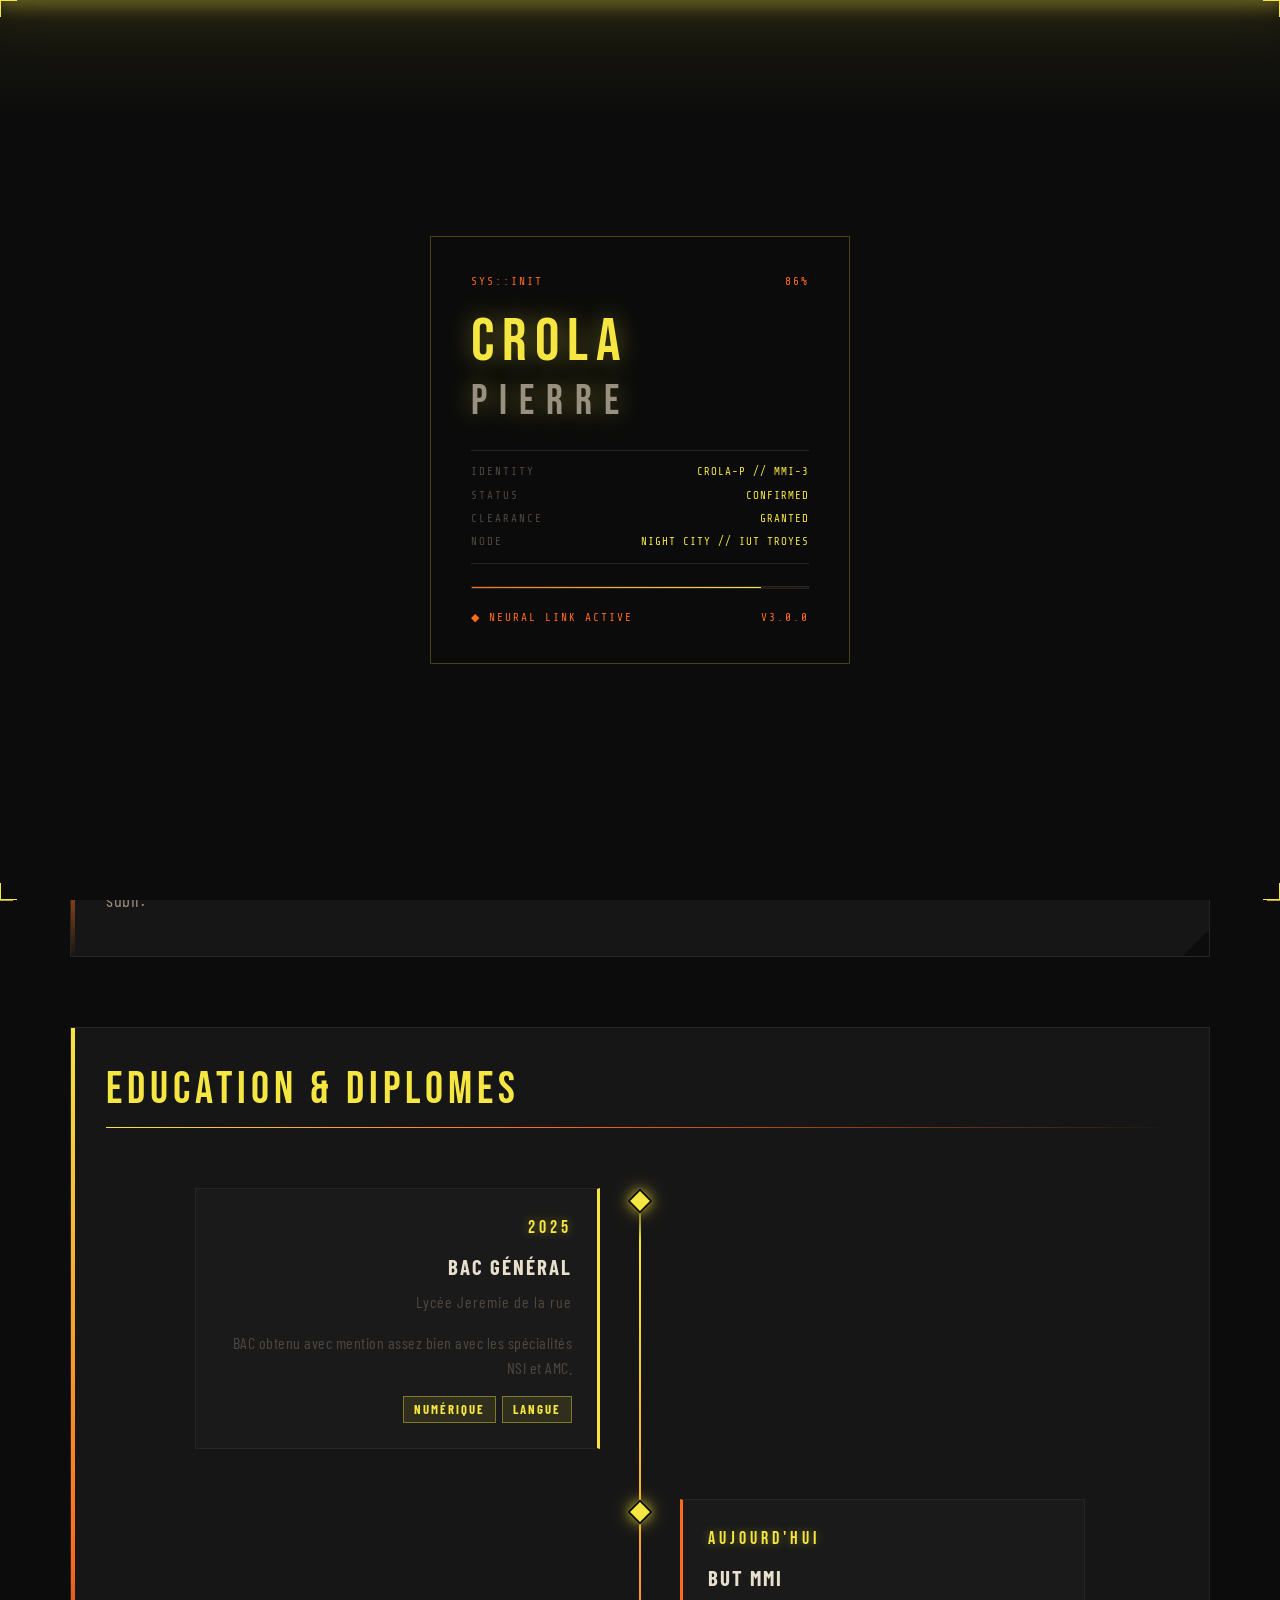
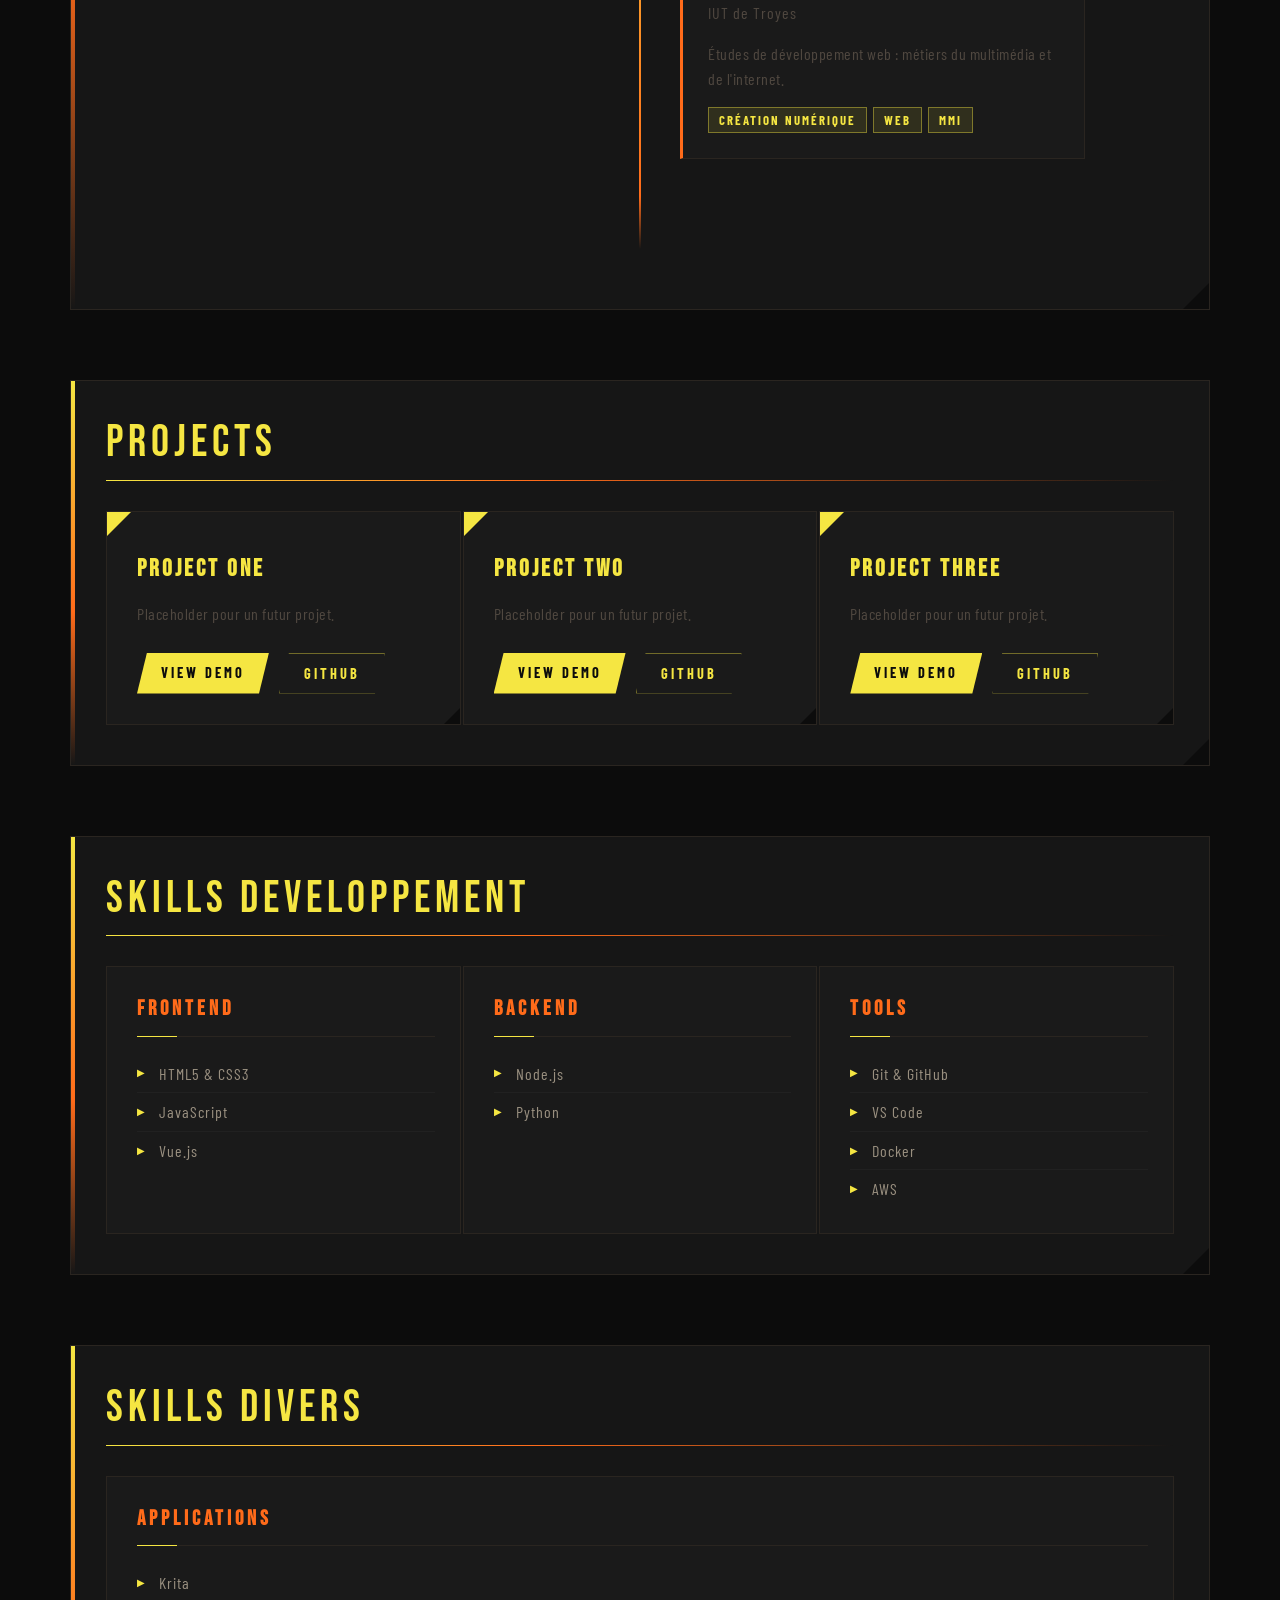
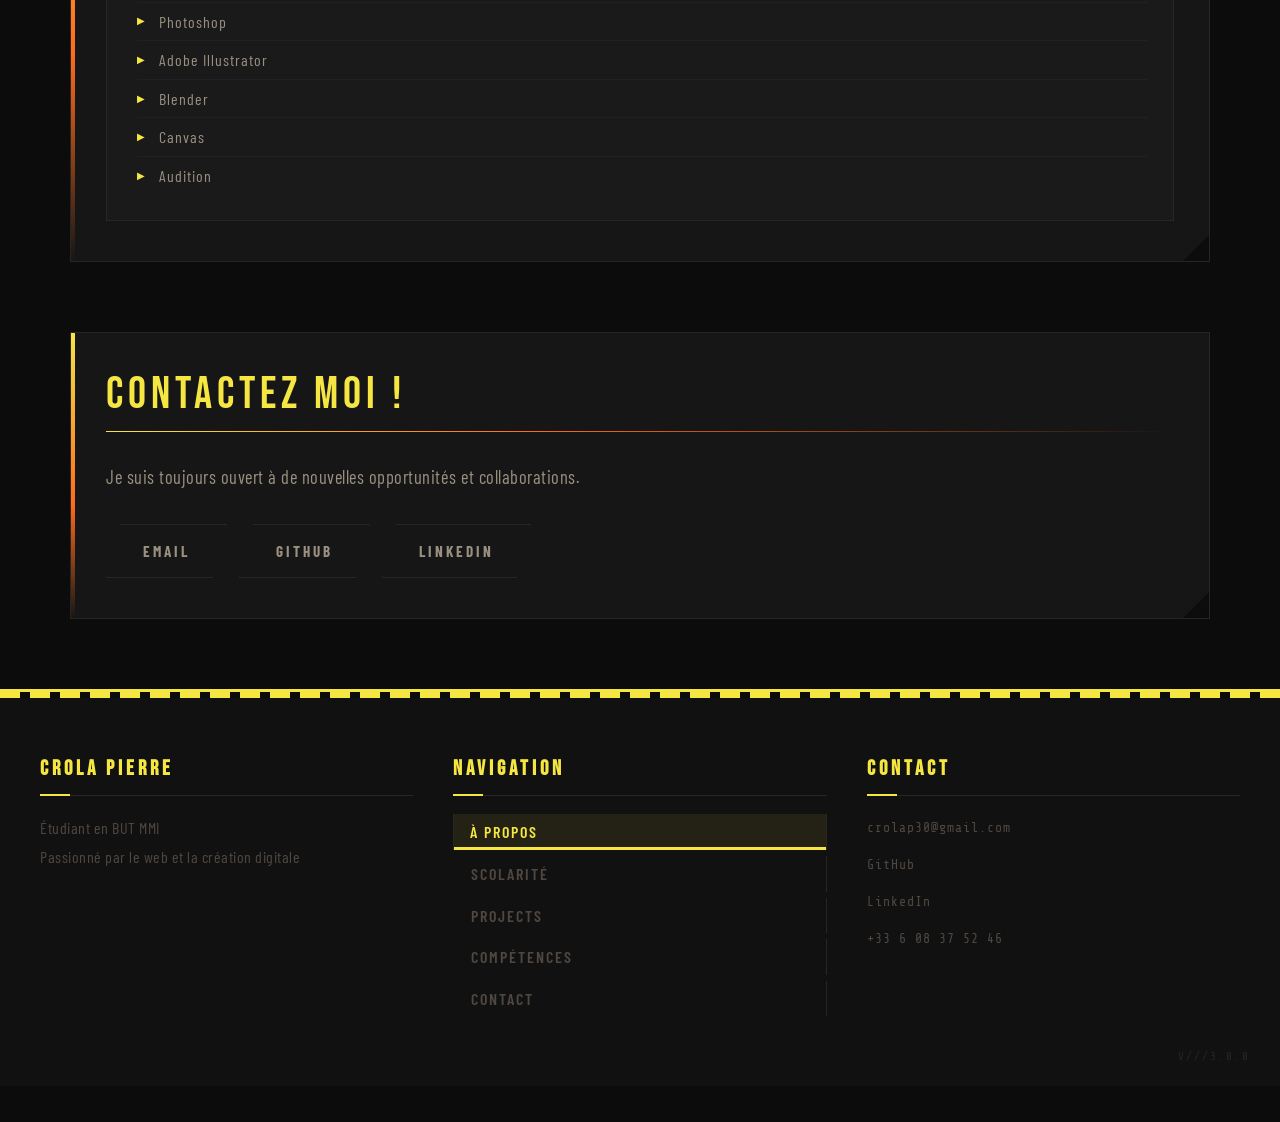
==== commit ce6dc469: "yes no" ====
--- a/index.html
+++ b/index.html
@@ -273,7 +273,6 @@
                 </div>
             </div>
             <div class="hud-corner-tr">
-                <span class="hud-label">CROLA.P</span>
                 <span class="hud-value hud-blink">◆ ONLINE</span>
             </div>
         </div>
--- a/style.css
+++ b/style.css
@@ -1044,7 +1044,7 @@
     padding: 0 12px 0 12px;
 }
 
-/* Top hazard stripe */
+
 .carousel-wrapper::before {
     content: '';
     position: absolute;
@@ -1058,7 +1058,7 @@
     z-index: 3;
 }
 
-/* Fade edges */
+
 .carousel-wrapper::after {
     content: '';
     position: absolute;
@@ -1122,7 +1122,7 @@
     box-shadow: 0 0 12px rgba(245, 230, 66, 0.2);
 }
 
-/* Yellow corner triangle */
+
 .car-card::before {
     content: '';
     position: absolute;
@@ -1148,21 +1148,15 @@
     text-transform: uppercase;
 }
 
-/* Skill cards — yellow */
-/* DEV cards — yellow */
+
 .car-skill { border-left: 3px solid rgba(245, 230, 66, 0.5); }
 .car-skill .car-type  { color: var(--cp-yellow); }
 .car-skill .car-title { color: var(--text-primary); }
 
-/* DESIGN cards — cyan */
+
 .car-design { border-left: 3px solid rgba(74, 252, 255, 0.5); }
 .car-design .car-type  { color: var(--cp-cyan); }
 .car-design .car-title { color: var(--text-primary); }
-
-/* EDU cards — orange */
-.car-edu { border-left: 3px solid rgba(255, 107, 26, 0.5); }
-.car-edu .car-type  { color: var(--cp-orange); }
-.car-edu .car-title { color: var(--text-secondary); }
 
 /* =================== CAROUSEL =================== */
 
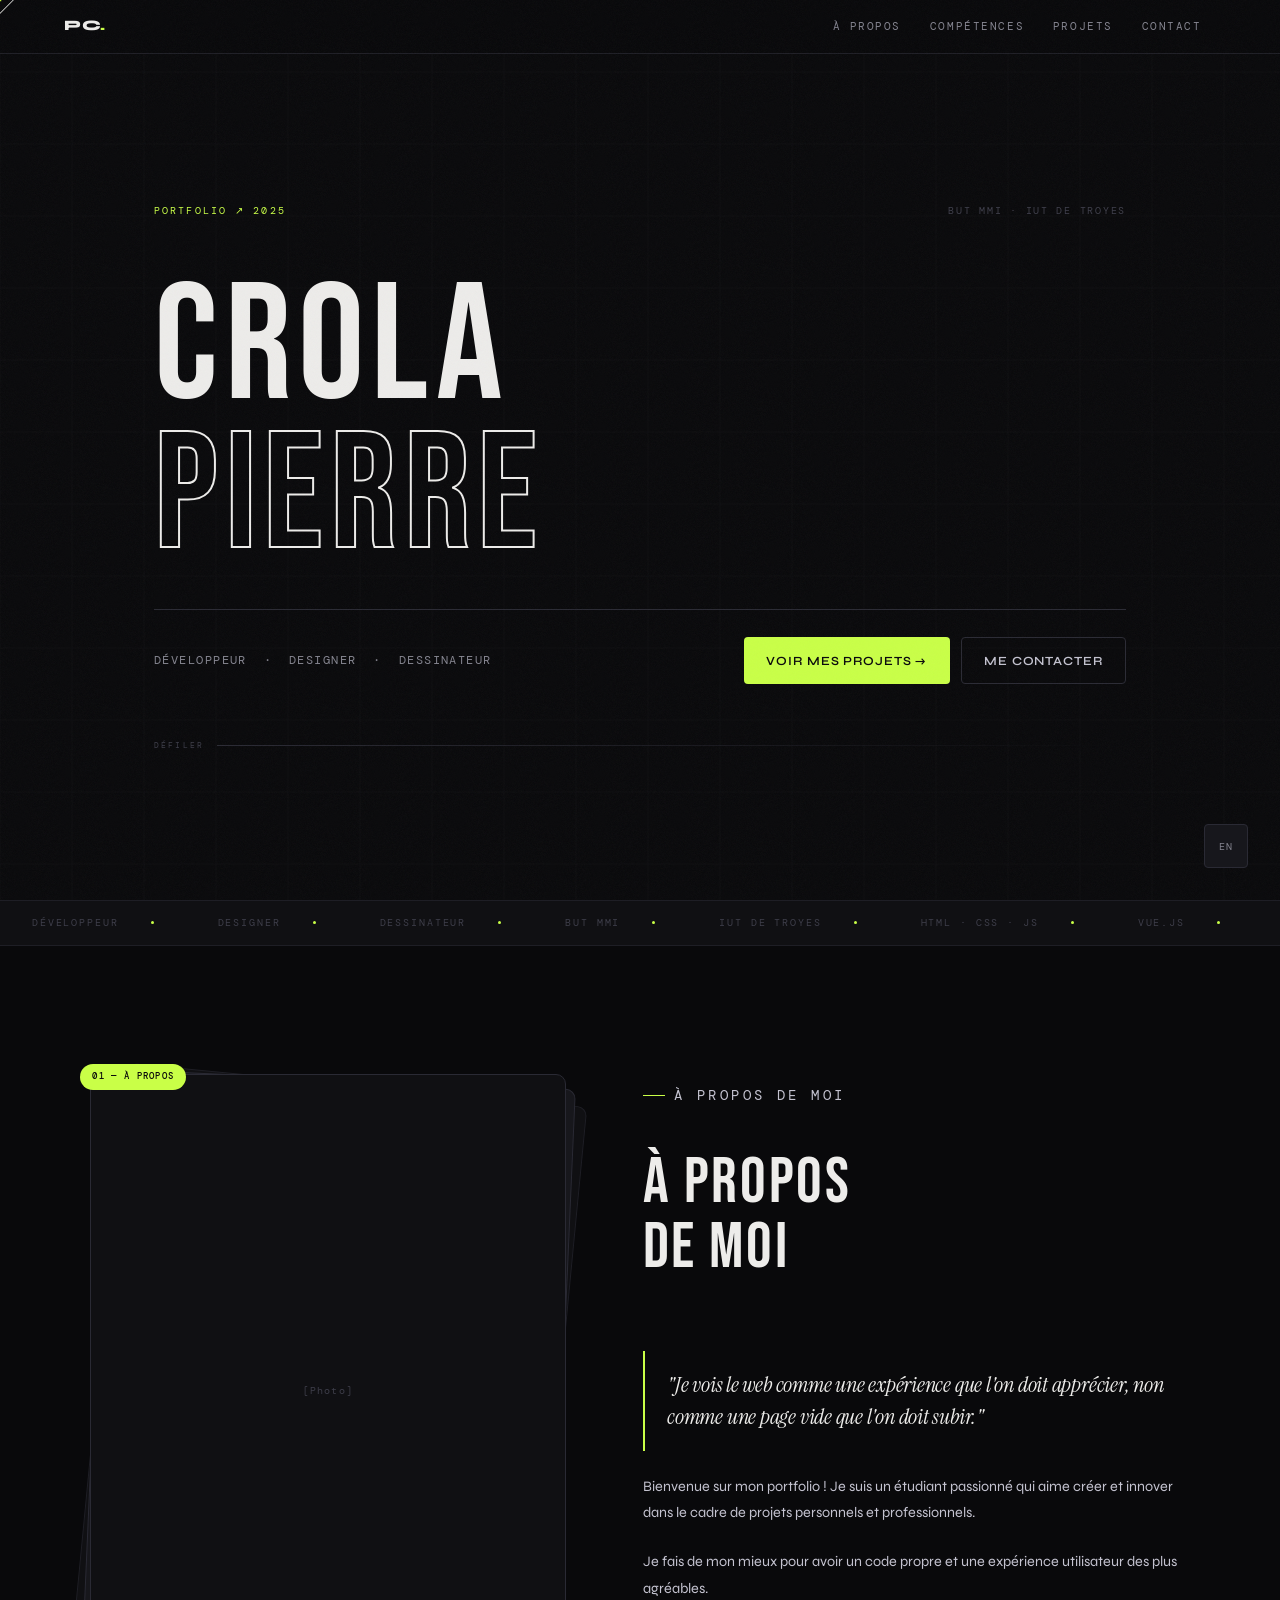
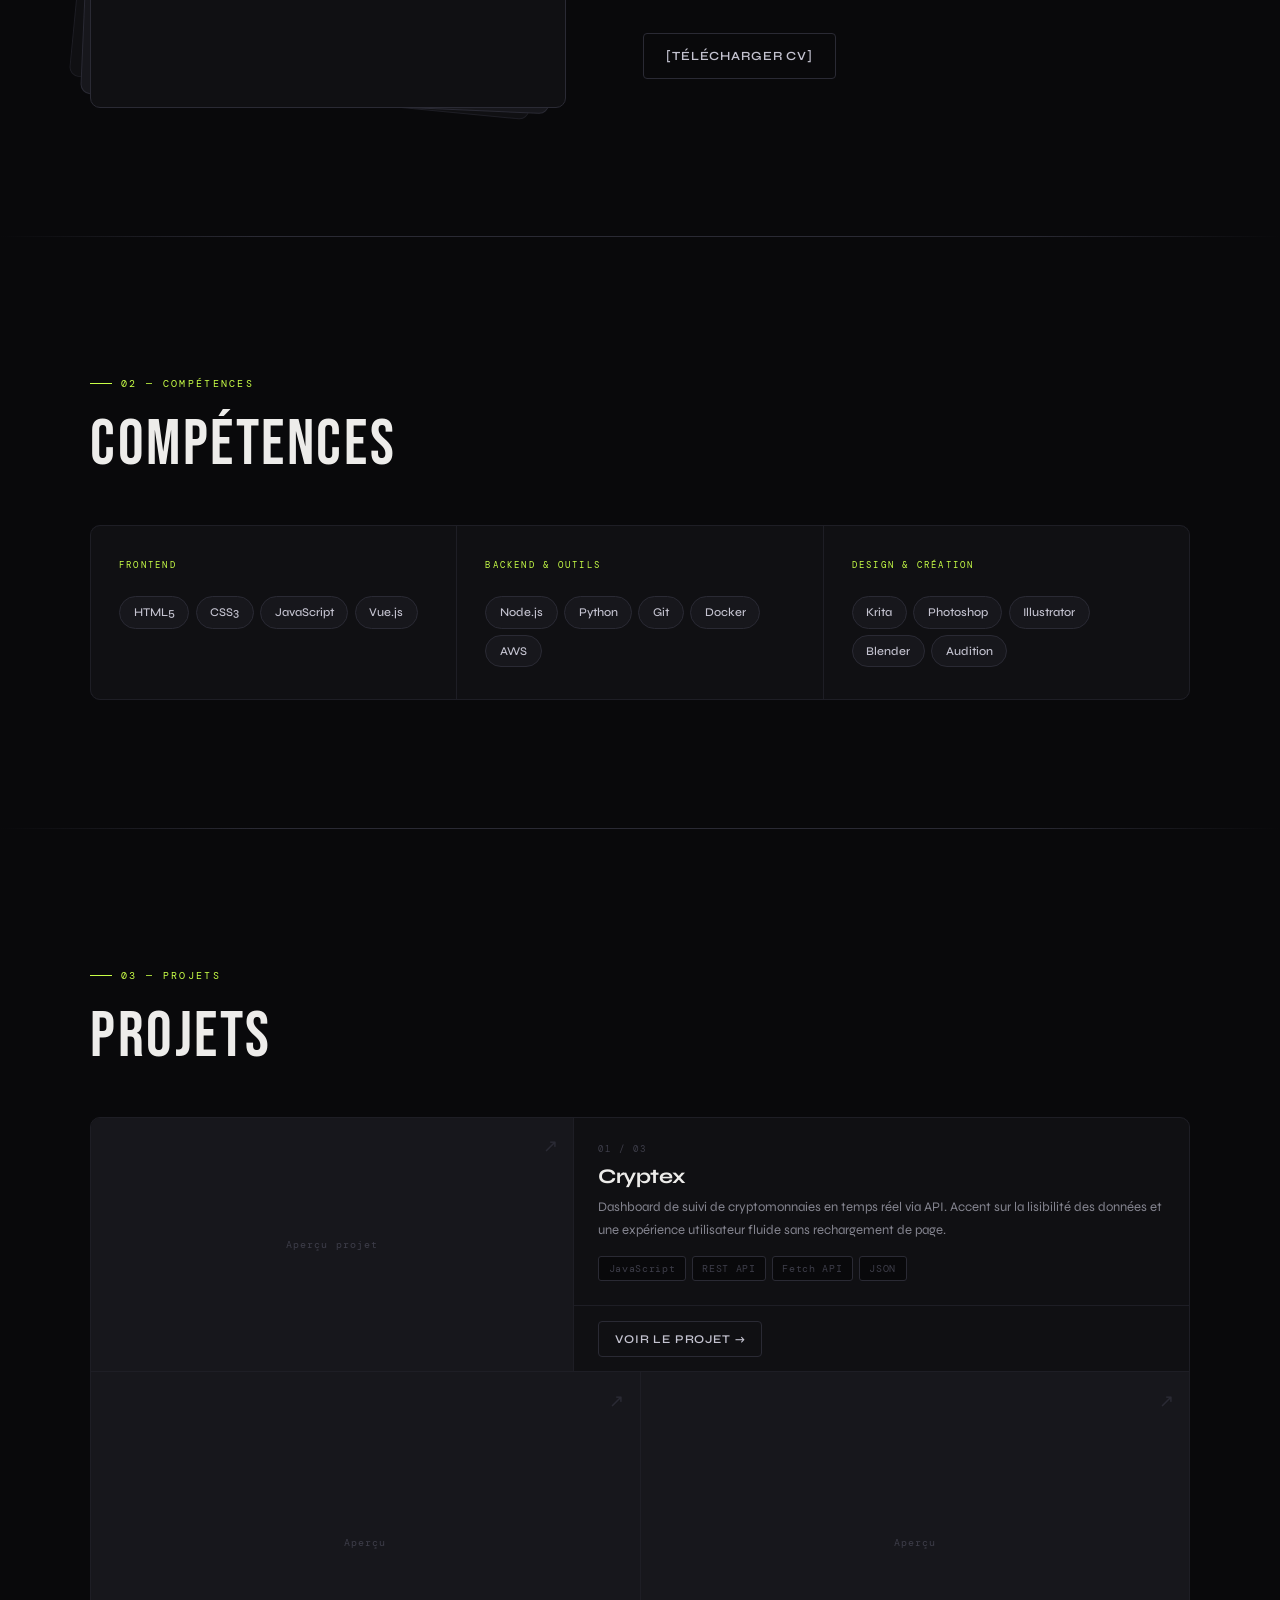
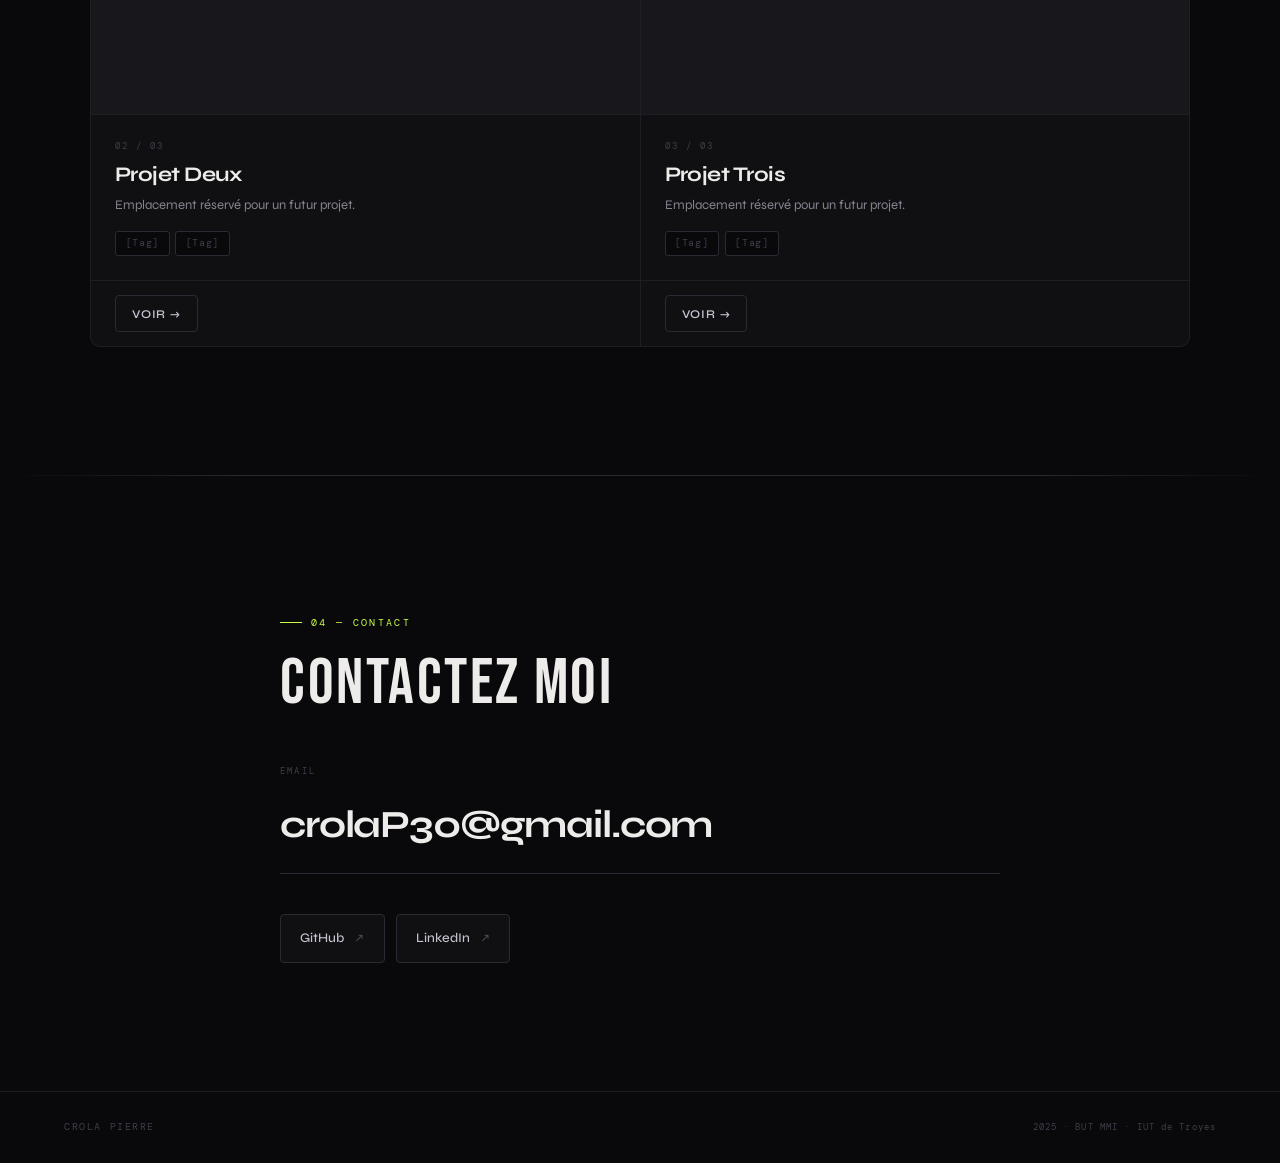
==== commit ce0aba1f: "poggers" ====
--- a/index.html
+++ b/index.html
@@ -1,308 +1,275 @@
 <!DOCTYPE html>
-<html lang="en">
+<html lang="fr">
 <head>
-    <meta charset="UTF-8">
-    <meta name="viewport" content="width=device-width, initial-scale=1.0">
-    <title>CROLA Pierre - Portfolio</title>
-    <link rel="stylesheet" href="style.css">
+  <meta charset="UTF-8">
+  <meta name="viewport" content="width=device-width, initial-scale=1.0">
+  <title>Crola Pierre — Portfolio</title>
+  <link rel="preconnect" href="https://fonts.googleapis.com">
+  <link href="https://fonts.googleapis.com/css2?family=Bebas+Neue&family=Syne:wght@400;600;700;800&family=DM+Mono:ital,wght@0,300;0,400;0,500;1,300&family=Instrument+Serif:ital@1&display=swap" rel="stylesheet">
+  <link rel="stylesheet" href="style.css">
 </head>
 <body>
 
-    <div id="loader">
-        <div class="loader-scan-line"></div>
-        <div class="loader-content">
-            <div class="loader-top-bar">
-                <span class="loader-tag">SYS::INIT</span>
-                <span class="loader-tag" id="loader-pct">0%</span>
-            </div>
-            <div class="loader-name">CROLA<br><span>PIERRE</span></div>
-            <div class="loader-data">
-                <div class="loader-data-line"><span class="ld-key">IDENTITY</span><span class="ld-val" id="ld-id">RESOLVING</span></div>
-                <div class="loader-data-line"><span class="ld-key">STATUS</span><span class="ld-val" id="ld-status">SCANNING</span></div>
-                <div class="loader-data-line"><span class="ld-key">CLEARANCE</span><span class="ld-val" id="ld-clr">VERIFYING</span></div>
-                <div class="loader-data-line"><span class="ld-key">NODE</span><span class="ld-val">NIGHT CITY // IUT TROYES</span></div>
-            </div>
-            <div class="loader-bar-wrap">
-                <div class="loader-bar-fill" id="loader-bar"></div>
-            </div>
-            <div class="loader-bottom-bar">
-                <span class="loader-tag blink-tag">&#9670; NEURAL LINK ACTIVE</span>
-                <span class="loader-tag">v3.0.0</span>
-            </div>
-        </div>
-        <div class="loader-corner tl"></div>
-        <div class="loader-corner tr"></div>
-        <div class="loader-corner bl"></div>
-        <div class="loader-corner br"></div>
-    </div>
-
-
-    <div class="container">
-        <header>
-            <h1 data-text="Crola Pierre">Crola Pierre</h1>
-            <p class="subtitle">Developer | Designer | Dessinateur</p>
-            <nav>
-                <a href="#about">à propos</a>
-                <a href="#education">Scolarité</a>
-                <a href="#projects">Projects</a>
-                <a href="#skills">Compétences</a>
-                <a href="#contact">Contact</a>
-            </nav>
-        </header>
-    </div>
-
-    <div class="carousel-wrapper">
-        <div class="carousel-label">DATA STREAM // COMPETENCES</div>
-        <div class="carousel-track-outer">
-            <div class="carousel-track" id="carousel-track">
-                <div class="car-card car-skill"><span class="car-type">DEV</span><span class="car-title">UI Development</span></div>
-                <div class="car-card car-design"><span class="car-type">DESIGN</span><span class="car-title">UX Design</span></div>
-                <div class="car-card car-skill"><span class="car-type">DEV</span><span class="car-title">Responsive Design</span></div>
-                <div class="car-card car-skill"><span class="car-type">DEV</span><span class="car-title">Front-End Dev</span></div>
-                <div class="car-card car-design"><span class="car-type">DESIGN</span><span class="car-title">Visual Identity</span></div>
-                <div class="car-card car-skill"><span class="car-type">DEV</span><span class="car-title">Component Design</span></div>
-                <div class="car-card car-design"><span class="car-type">DESIGN</span><span class="car-title">3D Modelling</span></div>
-                <div class="car-card car-skill"><span class="car-type">DEV</span><span class="car-title">API Integration</span></div>
-                <div class="car-card car-design"><span class="car-type">DESIGN</span><span class="car-title">Digital Illustration</span></div>
-                <div class="car-card car-skill"><span class="car-type">DEV</span><span class="car-title">Version Control</span></div>
-                <div class="car-card car-design"><span class="car-type">DESIGN</span><span class="car-title">Photo Editing</span></div>
-                <div class="car-card car-skill"><span class="car-type">DEV</span><span class="car-title">Cloud Deployment</span></div>
-                <div class="car-card car-design"><span class="car-type">DESIGN</span><span class="car-title">Motion &amp; Sound</span></div>
-                <div class="car-card car-skill"><span class="car-type">DEV</span><span class="car-title">Back-End Dev</span></div>
-                <div class="car-card car-design"><span class="car-type">DESIGN</span><span class="car-title">Vector Graphics</span></div>
-                <div class="car-card car-skill"><span class="car-type">DEV</span><span class="car-title">Containerisation</span></div>
-                <!-- Duplication pour que ce soit smooth -->
-                <div class="car-card car-skill"><span class="car-type">DEV</span><span class="car-title">UI Development</span></div>
-                <div class="car-card car-design"><span class="car-type">DESIGN</span><span class="car-title">UX Design</span></div>
-                <div class="car-card car-skill"><span class="car-type">DEV</span><span class="car-title">Responsive Design</span></div>
-                <div class="car-card car-skill"><span class="car-type">DEV</span><span class="car-title">Front-End Dev</span></div>
-                <div class="car-card car-design"><span class="car-type">DESIGN</span><span class="car-title">Visual Identity</span></div>
-                <div class="car-card car-skill"><span class="car-type">DEV</span><span class="car-title">Component Design</span></div>
-                <div class="car-card car-design"><span class="car-type">DESIGN</span><span class="car-title">3D Modelling</span></div>
-                <div class="car-card car-skill"><span class="car-type">DEV</span><span class="car-title">API Integration</span></div>
-                <div class="car-card car-design"><span class="car-type">DESIGN</span><span class="car-title">Digital Illustration</span></div>
-                <div class="car-card car-skill"><span class="car-type">DEV</span><span class="car-title">Version Control</span></div>
-                <div class="car-card car-design"><span class="car-type">DESIGN</span><span class="car-title">Photo Editing</span></div>
-                <div class="car-card car-skill"><span class="car-type">DEV</span><span class="car-title">Cloud Deployment</span></div>
-                <div class="car-card car-design"><span class="car-type">DESIGN</span><span class="car-title">Motion &amp; Sound</span></div>
-                <div class="car-card car-skill"><span class="car-type">DEV</span><span class="car-title">Back-End Dev</span></div>
-                <div class="car-card car-design"><span class="car-type">DESIGN</span><span class="car-title">Vector Graphics</span></div>
-                <div class="car-card car-skill"><span class="car-type">DEV</span><span class="car-title">Containerisation</span></div>
-            </div>
-        </div>
-    </div>
-
-
-    <div class="container">
-
-        <section id="about">
-            <h2>à propos de moi</h2>
-            <p>
-                Bienvenue sur mon portfolio ! Je suis un étudiant passionné qui aime créer et innover dans le cadre
-                de projets personnels et professionnels. Je fais de mon mieux pour avoir un code propre et une expérience
-                utilisateur des plus agréables. Je vois le web comme une expérience que l'on doit apprécier, non comme une
-                page vide que l'on doit subir.
-            </p>
-        </section>
-
-        <section id="education">
-            <h2>Education &amp; Diplomes</h2>
-            <div class="timeline">
-                <div class="timeline-item">
-                    <div class="timeline-dot"></div>
-                    <div class="timeline-content">
-                        <div class="timeline-date">2025</div>
-                        <h3>BAC général</h3>
-                        <p class="institution">Lycée Jeremie de la rue</p>
-                        <p>BAC obtenu avec mention assez bien avec les spécialités NSI et AMC.</p>
-                        <div class="achievements">
-                            <span class="badge">numérique</span>
-                            <span class="badge">langue</span>
-                        </div>
-                    </div>
-                </div>
-                <div class="timeline-item">
-                    <div class="timeline-dot"></div>
-                    <div class="timeline-content">
-                        <div class="timeline-date">Aujourd'hui</div>
-                        <h3>BUT MMI</h3>
-                        <p class="institution">IUT de Troyes</p>
-                        <p>Études de développement web : métiers du multimédia et de l'internet.</p>
-                        <div class="achievements">
-                            <span class="badge">création numérique</span>
-                            <span class="badge">web</span>
-                            <span class="badge">MMI</span>
-                        </div>
-                    </div>
-                </div>
-            </div>
-        </section>
-
-        <section id="projects">
-            <h2>Projects</h2>
-            <div class="project-grid">
-                <div class="project-card">
-                    <h3>Project One</h3>
-                    <p>Placeholder pour un futur projet.</p>
-                    <div class="project-links">
-                        <a href="#" class="btn">View Demo</a>
-                        <a href="#" class="btn-outline">GitHub</a>
-                    </div>
-                </div>
-                <div class="project-card">
-                    <h3>Project Two</h3>
-                    <p>Placeholder pour un futur projet.</p>
-                    <div class="project-links">
-                        <a href="#" class="btn">View Demo</a>
-                        <a href="#" class="btn-outline">GitHub</a>
-                    </div>
-                </div>
-                <div class="project-card">
-                    <h3>Project Three</h3>
-                    <p>Placeholder pour un futur projet.</p>
-                    <div class="project-links">
-                        <a href="#" class="btn">View Demo</a>
-                        <a href="#" class="btn-outline">GitHub</a>
-                    </div>
-                </div>
-            </div>
-        </section>
-
-        <section id="skills">
-            <h2>Skills Developpement</h2>
-            <div class="skills-grid">
-                <div class="skill-category">
-                    <h3>Frontend</h3>
-                    <ul>
-                        <li>HTML5 &amp; CSS3</li>
-                        <li>JavaScript</li>
-                        <li>Vue.js</li>
-                    </ul>
-                </div>
-                <div class="skill-category">
-                    <h3>Backend</h3>
-                    <ul>
-                        <li>Node.js</li>
-                        <li>Python</li>
-                    </ul>
-                </div>
-                <div class="skill-category">
-                    <h3>Tools</h3>
-                    <ul>
-                        <li>Git &amp; GitHub</li>
-                        <li>VS Code</li>
-                        <li>Docker</li>
-                        <li>AWS</li>
-                    </ul>
-                </div>
-            </div>
-        </section>
-
-        <section id="skills-divers">
-            <h2>Skills Divers</h2>
-            <div class="skills-grid">
-                <div class="skill-category">
-                    <h3>Applications</h3>
-                    <ul>
-                        <li>Krita</li>
-                        <li>Photoshop</li>
-                        <li>Adobe Illustrator</li>
-                        <li>Blender</li>
-                        <li>Canvas</li>
-                        <li>Audition</li>
-                    </ul>
-                </div>
-            </div>
-        </section>
-
-        <section id="contact">
-            <h2>Contactez moi !</h2>
-            <p>Je suis toujours ouvert à de nouvelles opportunités et collaborations.</p>
-            <div class="contact-links">
-                <a href="mailto:crolap30@gmail.com" class="contact-btn">Email</a>
-                <a href="https://github.com/CrolaPierre" class="contact-btn">GitHub</a>
-                <a href="https://www.linkedin.com/in/pierre-crola-9a34913ab/" class="contact-btn">LinkedIn</a>
-            </div>
-        </section>
-
-    </div>
-
-    <footer>
-        <div class="footer-content">
-            <div class="footer-section">
-                <h3>Crola Pierre</h3>
-                <p class="footer-description">
-                    Étudiant en BUT MMI<br>
-                    Passionné par le web et la création digitale
-                </p>
-            </div>
-            <div class="footer-section">
-                <h3>Navigation</h3>
-                <nav class="footer-nav">
-                    <a href="#about">à propos</a>
-                    <a href="#education">Scolarité</a>
-                    <a href="#projects">Projects</a>
-                    <a href="#skills">Compétences</a>
-                    <a href="#contact">Contact</a>
-                </nav>
-            </div>
-            <div class="footer-section">
-                <h3>Contact</h3>
-                <div class="footer-contact">
-                    <a href="mailto:crolap30@gmail.com">crolap30@gmail.com</a>
-                    <a href="https://github.com/CrolaPierre">GitHub</a>
-                    <a href="https://www.linkedin.com/in/pierre-crola-9a34913ab/">LinkedIn</a>
-                    <a href="tel:+33608375246">+33 6 08 37 52 46</a>
-                </div>
-            </div>
-        </div>
-    </footer>
-
-
-    <!-- ========== GAME HUD ========== -->
-    <div id="hud">
-        <!-- Top bar -->
-        <div class="hud-edge hud-top">
-            <div class="hud-corner-tl">
-                <span class="hud-label">SYS</span>
-                <span class="hud-value" id="hud-clock">00:00:00</span>
-            </div>
-            <div class="hud-top-center">
-                <div class="hud-progress-bar">
-                    <div class="hud-progress-fill" id="hud-progress"></div>
-                </div>
-            </div>
-            <div class="hud-corner-tr">
-                <span class="hud-value hud-blink">◆ ONLINE</span>
-            </div>
-        </div>
-
-        <!-- Bottom bar -->
-        <div class="hud-edge hud-bottom">
-            <div class="hud-corner-bl">
-                <span class="hud-label">CURSOR</span>
-                <span class="hud-value" id="hud-cursor">X:0000 Y:0000</span>
-            </div>
-            <div class="hud-bottom-center">
-                <span class="hud-label">LOCATION</span>
-                <span class="hud-value" id="hud-section">INIT</span>
-            </div>
-            <div class="hud-corner-br">
-                <span class="hud-label">SCROLL</span>
-                <span class="hud-value" id="hud-scroll-pct">000%</span>
-            </div>
-        </div>
-
-
-        <div class="hud-edge hud-left">
-            <div class="hud-side-line"></div>
-        </div>
-
-        <div class="hud-edge hud-right">
-            <div class="hud-side-line"></div>
-        </div>
-    </div>
-
-    <script src="script.js"></script>
+  <!-- LOADER -->
+  <div id="loader">
+    <div id="loader-inner">
+      <p id="loader-eyebrow">Portfolio · 2025</p>
+      <div id="loader-name">
+        <span class="lc-wrap"><span class="lc-box" data-char="C">C</span></span><span class="lc-wrap"><span class="lc-box" data-char="R">R</span></span><span class="lc-wrap"><span class="lc-box" data-char="O">O</span></span><span class="lc-wrap"><span class="lc-box" data-char="L">L</span></span><span class="lc-wrap"><span class="lc-box" data-char="A">A</span></span><span class="lsp">&nbsp;</span><span class="lc-wrap"><span class="lc-box" data-char="P">P</span></span><span class="lc-wrap"><span class="lc-box" data-char="I">I</span></span><span class="lc-wrap"><span class="lc-box" data-char="E">E</span></span><span class="lc-wrap"><span class="lc-box" data-char="R">R</span></span><span class="lc-wrap"><span class="lc-box" data-char="R">R</span></span><span class="lc-wrap"><span class="lc-box" data-char="E">E</span></span>
+      </div>
+    </div>
+    <div id="loader-bar"><div id="loader-fill"></div></div>
+  </div>
+
+  <!-- CURSOR -->
+  <div class="cursor" id="cursor"></div>
+  <div class="cursor-dot" id="cdot"></div>
+  <div id="cursor-label"></div>
+
+  <!-- GRAIN -->
+  <div class="grain" aria-hidden="true"></div>
+
+  <!-- PAGE TRANSITION -->
+  <div id="page-transition"></div>
+
+  <!-- ══ HEADER ══════════════════════════════════════ -->
+  <header>
+    <a href="#" class="logo">PC<span>.</span></a>
+    <nav>
+      <a href="#about"   data-i18n="nav-about">À propos</a>
+      <a href="#skills"  data-i18n="nav-skills">Compétences</a>
+      <a href="#projects"data-i18n="nav-projects">Projets</a>
+      <a href="#contact" data-i18n="nav-contact">Contact</a>
+    </nav>
+  </header>
+
+  <!-- ══ HERO ════════════════════════════════════════ -->
+  <section id="hero">
+    <canvas id="hero-canvas" aria-hidden="true"></canvas>
+    <div class="hero-inner">
+      <div class="hero-top">
+        <span class="hero-badge">Portfolio ↗ 2025</span>
+        <span class="hero-year">BUT MMI · IUT de Troyes</span>
+      </div>
+      <h1 class="hero-name" id="hero-name">
+        <span class="l1"><span class="c">C</span><span class="c">r</span><span class="c">o</span><span class="c">l</span><span class="c">a</span></span>
+        <span class="l2"><span class="c">P</span><span class="c">i</span><span class="c">e</span><span class="c">r</span><span class="c">r</span><span class="c">e</span></span>
+      </h1>
+      <div class="hero-rule"></div>
+      <div class="hero-foot">
+        <p class="hero-sub" data-i18n="hero-sub">Développeur &nbsp;·&nbsp; Designer &nbsp;·&nbsp; Dessinateur</p>
+        <div class="hero-actions">
+          <a href="#projects" class="btn btn-primary" data-i18n="btn-projects">Voir mes projets →</a>
+          <a href="#contact"  class="btn btn-ghost"   data-i18n="btn-contact">Me contacter</a>
+        </div>
+      </div>
+    </div>
+    <div class="scroll-line">
+      <span data-i18n="scroll">Défiler</span>
+    </div>
+  </section>
+
+  <!-- ══ MARQUEE ══════════════════════════════════════ -->
+  <div class="marquee" aria-hidden="true">
+    <div class="marquee-track" id="marquee-track">
+      <div class="m-item" data-i18n-marquee="dev">Développeur<span class="mdot"></span></div>
+      <div class="m-item">Designer<span class="mdot"></span></div>
+      <div class="m-item" data-i18n-marquee="draw">Dessinateur<span class="mdot"></span></div>
+      <div class="m-item">BUT MMI<span class="mdot"></span></div>
+      <div class="m-item">IUT de Troyes<span class="mdot"></span></div>
+      <div class="m-item">HTML · CSS · JS<span class="mdot"></span></div>
+      <div class="m-item">Vue.js<span class="mdot"></span></div>
+      <div class="m-item">Blender<span class="mdot"></span></div>
+      <div class="m-item">Krita<span class="mdot"></span></div>
+      <!-- duplicate -->
+      <div class="m-item" data-i18n-marquee="dev">Développeur<span class="mdot"></span></div>
+      <div class="m-item">Designer<span class="mdot"></span></div>
+      <div class="m-item" data-i18n-marquee="draw">Dessinateur<span class="mdot"></span></div>
+      <div class="m-item">BUT MMI<span class="mdot"></span></div>
+      <div class="m-item">IUT de Troyes<span class="mdot"></span></div>
+      <div class="m-item">HTML · CSS · JS<span class="mdot"></span></div>
+      <div class="m-item">Vue.js<span class="mdot"></span></div>
+      <div class="m-item">Blender<span class="mdot"></span></div>
+      <div class="m-item">Krita<span class="mdot"></span></div>
+    </div>
+  </div>
+
+  <!-- ══ ABOUT ════════════════════════════════════════ -->
+  <section id="about">
+    <div class="inner">
+      <div class="photo-col reveal">
+        <div class="photo-frame">[Photo]</div>
+        <span class="photo-tag" data-i18n="photo-tag">01 — À propos</span>
+      </div>
+      <div class="about-col">
+        <p class="label reveal" data-i18n="about-label">À propos de moi</p>
+        <h2 class="section-h reveal d1" data-i18n-html="about-h2">À propos<br>de moi</h2>
+        <blockquote class="pull reveal d2" data-i18n="quote">
+          "Je vois le web comme une expérience que l'on doit apprécier, non comme une page vide que l'on doit subir."
+        </blockquote>
+        <p class="reveal d3" data-i18n="about-p1">
+          Bienvenue sur mon portfolio ! Je suis un étudiant passionné qui aime créer et innover dans le cadre de projets personnels et professionnels.
+        </p>
+        <p class="reveal d3" data-i18n="about-p2">
+          Je fais de mon mieux pour avoir un code propre et une expérience utilisateur des plus agréables.
+        </p>
+        <a href="" class="btn btn-ghost reveal d4" style="width:fit-content; margin-top:0.5rem;" data-i18n="cv-btn">[Télécharger CV]</a>
+      </div>
+    </div>
+  </section>
+
+  <div class="sep"></div>
+
+  <!-- ══ SKILLS ═══════════════════════════════════════ -->
+  <section id="skills">
+    <div class="inner">
+      <p class="label reveal" data-i18n="skills-label">02 — Compétences</p>
+      <h2 class="section-h reveal d1" data-i18n="skills-h2">Compétences</h2>
+      <div class="skill-grid reveal d2">
+        <div class="skill-col">
+          <span class="skill-col-lbl">Frontend</span>
+          <div class="pill-list">
+            <span class="pill">HTML5</span>
+            <span class="pill">CSS3</span>
+            <span class="pill">JavaScript</span>
+            <span class="pill">Vue.js</span>
+          </div>
+        </div>
+        <div class="skill-col">
+          <span class="skill-col-lbl" data-i18n="backend-lbl">Backend &amp; Outils</span>
+          <div class="pill-list">
+            <span class="pill">Node.js</span>
+            <span class="pill">Python</span>
+            <span class="pill">Git</span>
+            <span class="pill">Docker</span>
+            <span class="pill">AWS</span>
+          </div>
+        </div>
+        <div class="skill-col">
+          <span class="skill-col-lbl" data-i18n="design-lbl">Design &amp; Création</span>
+          <div class="pill-list">
+            <span class="pill">Krita</span>
+            <span class="pill">Photoshop</span>
+            <span class="pill">Illustrator</span>
+            <span class="pill">Blender</span>
+            <span class="pill">Audition</span>
+          </div>
+        </div>
+      </div>
+    </div>
+  </section>
+
+  <div class="sep"></div>
+
+  <!-- ══ PROJECTS ══════════════════════════════════════ -->
+  <section id="projects">
+    <div class="inner">
+      <p class="label reveal" data-i18n="projects-label">03 — Projets</p>
+      <h2 class="section-h reveal d1" data-i18n="projects-h2">Projets</h2>
+      <div class="project-grid reveal d2">
+
+        <!-- featured -->
+        <div class="proj-card feat">
+          <a href="projets/cryptex.html" class="proj-thumb">
+            <span class="thumb-hover" data-i18n="thumb-preview">Aperçu projet</span>
+            <span class="proj-arrow">↗</span>
+          </a>
+          <div style="display:flex;flex-direction:column;flex:1;min-width:0;">
+            <div class="proj-body">
+              <span class="proj-num">01 / 03</span>
+              <h3>Cryptex</h3>
+              <p data-i18n="cryptex-desc">Dashboard de suivi de cryptomonnaies en temps réel via API. Accent sur la lisibilité des données et une expérience utilisateur fluide sans rechargement de page.</p>
+              <div class="proj-tags">
+                <span class="proj-tag">JavaScript</span>
+                <span class="proj-tag">REST API</span>
+                <span class="proj-tag">Fetch API</span>
+                <span class="proj-tag">JSON</span>
+              </div>
+            </div>
+            <div class="proj-foot">
+              <a href="projets/cryptex.html" class="btn btn-ghost" style="font-size:0.74rem;padding:0.45rem 1rem;" data-i18n="view-project">Voir le projet →</a>
+            </div>
+          </div>
+        </div>
+
+        <!-- card 2 -->
+        <div class="proj-card">
+          <a href="" class="proj-thumb">
+            <span class="thumb-hover" data-i18n="thumb-preview2">Aperçu</span>
+            <span class="proj-arrow">↗</span>
+          </a>
+          <div class="proj-body">
+            <span class="proj-num">02 / 03</span>
+            <h3 data-i18n="proj2-name">Projet Deux</h3>
+            <p data-i18n="proj2-desc">Emplacement réservé pour un futur projet.</p>
+            <div class="proj-tags">
+              <span class="proj-tag">[Tag]</span>
+              <span class="proj-tag">[Tag]</span>
+            </div>
+          </div>
+          <div class="proj-foot">
+            <a href="" class="btn btn-ghost" style="font-size:0.74rem;padding:0.45rem 1rem;" data-i18n="view-btn">Voir →</a>
+          </div>
+        </div>
+
+        <!-- card 3 -->
+        <div class="proj-card">
+          <a href="" class="proj-thumb">
+            <span class="thumb-hover" data-i18n="thumb-preview2">Aperçu</span>
+            <span class="proj-arrow">↗</span>
+          </a>
+          <div class="proj-body">
+            <span class="proj-num">03 / 03</span>
+            <h3 data-i18n="proj3-name">Projet Trois</h3>
+            <p data-i18n="proj3-desc">Emplacement réservé pour un futur projet.</p>
+            <div class="proj-tags">
+              <span class="proj-tag">[Tag]</span>
+              <span class="proj-tag">[Tag]</span>
+            </div>
+          </div>
+          <div class="proj-foot">
+            <a href="" class="btn btn-ghost" style="font-size:0.74rem;padding:0.45rem 1rem;" data-i18n="view-btn">Voir →</a>
+          </div>
+        </div>
+
+      </div>
+    </div>
+  </section>
+
+  <div class="sep"></div>
+
+  <!-- ══ CONTACT ══════════════════════════════════════ -->
+  <section id="contact">
+    <div class="inner">
+      <p class="label reveal">04 — Contact</p>
+      <h2 class="section-h reveal d1" data-i18n="contact-h2">Contactez moi</h2>
+      <div class="contact-email-wrap reveal d2">
+        <span class="contact-email-lbl">Email</span>
+        <a href="mailto:crolaP30@gmail.com" class="contact-email">
+          crolaP30@gmail.com
+        </a>
+      </div>
+      <div class="social-row reveal d3">
+        <a href="https://github.com/CrolaPierre" target="_blank" rel="noopener" class="soc-link">
+          GitHub <span class="arr">↗</span>
+        </a>
+        <a href="https://www.linkedin.com/in/pierre-crola-9a34913ab/" target="_blank" rel="noopener" class="soc-link">
+          LinkedIn <span class="arr">↗</span>
+        </a>
+      </div>
+    </div>
+  </section>
+
+  <!-- ══ FOOTER ═══════════════════════════════════════ -->
+  <footer>
+    <span class="ft-name">Crola Pierre</span>
+    <span class="ft-r">2025 · BUT MMI · IUT de Troyes</span>
+  </footer>
+
+  <button id="lang-toggle" aria-label="Switch language">EN</button>
+  <div id="lang-ripple"></div>
+
+  <script src="script.js"></script>
+
 </body>
 </html>
--- a/style.css
+++ b/style.css
@@ -1,1616 +1,724 @@
-@import url('https://fonts.googleapis.com/css2?family=Bebas+Neue&family=Barlow+Condensed:ital,wght@0,300;0,400;0,600;0,700;1,400&family=Rajdhani:wght@300;400;500;600;700&family=Share+Tech+Mono&display=swap');
-
-* {
-    margin: 0;
-    padding: 0;
-    box-sizing: border-box;
-}
-
+/* ════════════════════════════════════════════════
+   TOKENS
+════════════════════════════════════════════════ */
 :root {
-    /* Cyberpunk 2077 core palette */
-    --cp-yellow:     #F5E642;
-    --cp-yellow-dim: #c4b82e;
-    --cp-orange:     #FF6B1A;
-    --cp-red:        #E82A2A;
-    --cp-cyan:       #4AFCFF;
-    --cp-cyan-dim:   #1ab8bb;
-    --cp-pink:       #FF2E8B;
-
-    /* Backgrounds - dark concrete */
-    --bg-void:   #0C0C0C;
-    --bg-dark:   #111111;
-    --bg-panel:  #161616;
-    --bg-card:   #1A1A1A;
-    --bg-stripe: rgba(245, 230, 66, 0.03);
-
-    /* Text */
-    --text-primary:   #E8E0CC;
-    --text-secondary: #9A9080;
-    --text-muted:     #504840;
-
-    /* Borders */
-    --border-dark:   #2A2520;
-    --border-yellow: rgba(245, 230, 66, 0.4);
-    --border-orange: rgba(255, 107, 26, 0.5);
-}
-
-/* =================== HAZARD STRIPE MIXIN =================== */
-
-html { scroll-behavior: smooth; overflow-x: hidden; }
-
-/* =================== BODY + BACKGROUND =================== */
-
-body::before {
-    content: '';
-    position: fixed;
-    inset: 0;
-    background-image:
-        repeating-linear-gradient(
-            -45deg,
-            transparent,
-            transparent 18px,
-            rgba(245, 230, 66, 0.015) 18px,
-            rgba(245, 230, 66, 0.015) 20px
-        );
-    z-index: 0;
-    pointer-events: none;
-}
-
-/* Vignette */
-body::after {
-    content: '';
-    position: fixed;
-    inset: 0;
-    background: radial-gradient(ellipse at center, transparent 50%, rgba(0,0,0,0.7) 100%);
-    z-index: 0;
-    pointer-events: none;
-}
+  --bg:             #09090b;
+  --surface:        #101013;
+  --surface-raised: #17171c;
+  --border:         #1e1e25;
+  --border-bright:  #2a2a34;
+
+  --text-dim:       #3e3e4a;
+  --text:           #84848f;
+  --text-bright:    #c4c3d0;
+  --white:          #edecea;
+
+  --accent:         #c9ff47;
+  --accent-soft:    rgba(201,255,71,0.06);
+  --accent-glow:    rgba(201,255,71,0.18);
+  --accent-border:  rgba(201,255,71,0.3);
+
+  --font-d: 'Syne', system-ui, sans-serif;
+  --font-h: 'Bebas Neue', 'Arial Narrow', sans-serif;
+  --font-m: 'DM Mono', 'Courier New', monospace;
+  --font-s: 'Instrument Serif', Georgia, serif;
+
+  --r: 4px;
+  --rl: 10px;
+  --max: 1100px;
+  --px: clamp(1.5rem, 5vw, 4rem);
+  --py: clamp(5rem, 10vw, 9rem);
+}
+
+/* ════════════════════════════════════════════════
+   LANGUAGE TOGGLE BUTTON
+════════════════════════════════════════════════ */
+#lang-toggle {
+  position: fixed; bottom: 2rem; right: 2rem; z-index: 9000;
+  width: 44px; height: 44px;
+  background: var(--surface-raised); border: 1px solid var(--border-bright);
+  border-radius: var(--r); color: var(--text);
+  font-family: var(--font-m); font-size: 0.6rem; letter-spacing: 0.1em;
+  display: flex; align-items: center; justify-content: center;
+  transition: border-color 0.2s, color 0.2s, background 0.2s, transform 0.35s;
+}
+#lang-toggle:hover { border-color: var(--accent-border); color: var(--accent); background: var(--accent-soft); }
+#lang-toggle.spinning { transform: rotate(360deg); }
+
+#lang-ripple {
+  position: fixed; z-index: 8500; pointer-events: none;
+  border-radius: 50%; transform: scale(0);
+  width: 120px; height: 120px; margin: -60px 0 0 -60px;
+  background: var(--surface-raised);
+  transition: transform 0.65s cubic-bezier(0.4, 0, 0.2, 1), opacity 0.55s ease;
+  opacity: 0;
+}
+#lang-ripple.expand { transform: scale(30); opacity: 1; }
+#lang-ripple.fade   { opacity: 0; }
+
+
+*, *::before, *::after { box-sizing: border-box; margin: 0; padding: 0; }
+html { scroll-behavior: smooth; }
+* { cursor: none !important; }
 
 body {
-    font-family: 'Rajdhani', sans-serif;
-    background-color: var(--bg-void);
-    color: var(--text-primary);
-    line-height: 1.6;
-    cursor: url('data:image/svg+xml;utf8,<svg xmlns="http://www.w3.org/2000/svg" width="22" height="22" viewBox="0 0 22 22"><line x1="11" y1="0" x2="11" y2="22" stroke="%23F5E642" stroke-width="1.5"/><line x1="0" y1="11" x2="22" y2="11" stroke="%23F5E642" stroke-width="1.5"/><rect x="9" y="9" width="4" height="4" fill="%23FF6B1A"/></svg>') 11 11, crosshair;
-}
-
-.container {
-    max-width: 1200px;
-    margin: 0 auto;
-    padding: 20px 30px 0;
-    position: relative;
-    z-index: 2;
-}
-
-/* =================== LOADER =================== */
-
+  font-family: var(--font-d);
+  background: var(--bg);
+  color: var(--text);
+  line-height: 1.7;
+  -webkit-font-smoothing: antialiased;
+  cursor: none;
+  overflow-x: hidden;
+}
+
+::-webkit-scrollbar { width: 3px; }
+::-webkit-scrollbar-track { background: var(--bg); }
+::-webkit-scrollbar-thumb { background: var(--border-bright); border-radius: 99px; }
+
+h1, h2, h3 {
+  font-family: var(--font-d);
+  color: var(--white);
+  letter-spacing: -0.035em;
+  line-height: 1.02;
+}
+a { color: inherit; text-decoration: none; }
+p { line-height: 1.8; }
+
+/* ════════════════════════════════════════════════
+   CUSTOM CURSOR — rotating diamond
+════════════════════════════════════════════════ */
+.cursor {
+  position: fixed;
+  width: 20px; height: 20px;
+  border: 1.5px solid var(--white);
+  pointer-events: none; z-index: 9999;
+  transform: translate(-50%, -50%) rotate(45deg);
+  transition: width 0.4s cubic-bezier(0.16,1,0.3,1),
+              height 0.4s cubic-bezier(0.16,1,0.3,1),
+              transform 0.45s cubic-bezier(0.16,1,0.3,1),
+              border-color 0.3s;
+  mix-blend-mode: difference;
+}
+.cursor.hov {
+  width: 32px; height: 32px;
+  transform: translate(-50%, -50%) rotate(0deg);
+  border-color: var(--accent);
+}
+.cursor-dot {
+  position: fixed;
+  width: 3px; height: 3px;
+  background: var(--accent);
+  pointer-events: none; z-index: 9999;
+  transform: translate(-50%, -50%);
+  mix-blend-mode: difference;
+}
+
+/* ════════════════════════════════════════════════
+   GRAIN OVERLAY
+════════════════════════════════════════════════ */
+.grain {
+  position: fixed; inset: 0;
+  pointer-events: none; z-index: 8000; opacity: 0.04;
+  background-image: url("data:image/svg+xml,%3Csvg viewBox='0 0 512 512' xmlns='http://www.w3.org/2000/svg'%3E%3Cfilter id='n'%3E%3CfeTurbulence type='fractalNoise' baseFrequency='0.85' numOctaves='4' stitchTiles='stitch'/%3E%3C/filter%3E%3Crect width='100%25' height='100%25' filter='url(%23n)'/%3E%3C/svg%3E");
+  background-size: 220px 220px;
+}
+
+/* ════════════════════════════════════════════════
+   HEADER
+════════════════════════════════════════════════ */
+header {
+  position: fixed; inset: 0 0 auto 0;
+  z-index: 500;
+  display: flex; align-items: center; justify-content: space-between;
+  padding: 0 var(--px);
+  height: 54px;
+  background: rgba(9,9,11,0.84);
+  backdrop-filter: blur(20px);
+  -webkit-backdrop-filter: blur(20px);
+  border-bottom: 1px solid var(--border);
+}
+.logo {
+  font-family: var(--font-d);
+  font-weight: 800; font-size: 0.9rem;
+  letter-spacing: 0.05em; text-transform: uppercase;
+  color: var(--white);
+  transition: color 0.2s;
+}
+.logo span { color: var(--accent); }
+.logo:hover { color: var(--accent); }
+
+header nav { display: flex; gap: 0; }
+header nav a {
+  padding: 0 0.9rem; height: 54px;
+  display: flex; align-items: center;
+  font-family: var(--font-m); font-size: 0.7rem;
+  letter-spacing: 0.14em; text-transform: uppercase;
+  color: var(--text); position: relative;
+  transition: color 0.2s;
+}
+header nav a::after {
+  content: '';
+  position: absolute; bottom: 12px; left: 0.9rem; right: 0.9rem;
+  height: 1px; background: var(--accent);
+  transform: scaleX(0); transform-origin: left;
+  transition: transform 0.3s ease;
+}
+header nav a:hover { color: var(--white); }
+header nav a:hover::after { transform: scaleX(1); }
+
+/* ════════════════════════════════════════════════
+   BUTTONS
+════════════════════════════════════════════════ */
+.btn {
+  display: inline-flex; align-items: center; gap: 0.4rem;
+  padding: 0.72rem 1.4rem;
+  font-family: var(--font-d); font-size: 0.78rem;
+  font-weight: 600; letter-spacing: 0.07em; text-transform: uppercase;
+  border-radius: var(--r); border: none; cursor: none;
+  transition: background 0.2s, color 0.2s, transform 0.15s, box-shadow 0.25s;
+}
+.btn:active { transform: translateY(1px); }
+.btn-primary { background: var(--accent); color: #09090b; }
+.btn-primary:hover { background: #d8ff62; box-shadow: 0 0 36px var(--accent-glow); }
+.btn-ghost {
+  background: transparent; color: var(--text-bright);
+  border: 1px solid var(--border-bright);
+}
+.btn-ghost:hover { border-color: var(--accent-border); color: var(--accent); }
+
+/* ════════════════════════════════════════════════
+   SECTION UTILITIES
+════════════════════════════════════════════════ */
+section { padding: var(--py) var(--px); }
+.inner { max-width: var(--max); margin: 0 auto; }
+
+.label {
+  display: inline-flex; align-items: center; gap: 0.55rem;
+  font-family: var(--font-m); font-size: 0.6rem;
+  letter-spacing: 0.24em; text-transform: uppercase;
+  color: var(--accent); margin-bottom: 1.2rem;
+}
+.label::before {
+  content: ''; display: inline-block;
+  width: 1.4rem; height: 1px; background: var(--accent);
+}
+.section-h {
+  font-family: var(--font-h);
+  font-size: clamp(2.8rem, 5vw, 4.2rem);
+  font-weight: 400; letter-spacing: 0.04em; margin-bottom: 3rem;
+}
+.sep {
+  width: 100%; height: 1px;
+  background: linear-gradient(to right, transparent 0%, var(--border-bright) 20%, var(--border-bright) 80%, transparent 100%);
+}
+
+/* ════════════════════════════════════════════════
+   HERO
+════════════════════════════════════════════════ */
+#hero {
+  min-height: 100svh; padding-top: 54px;
+  display: flex; flex-direction: column;
+  position: relative; overflow: hidden;
+}
+#hero-canvas {
+  position: absolute; inset: 0;
+  width: 100%; height: 100%;
+  pointer-events: none; z-index: 0;
+}
+.hero-inner {
+  position: relative; z-index: 1; flex: 1;
+  max-width: var(--max); width: 100%; margin: 0 auto;
+  padding: clamp(3rem,7vh,5.5rem) var(--px) clamp(2rem,4vh,3.5rem);
+  display: flex; flex-direction: column; justify-content: flex-end;
+}
+.hero-top {
+  display: flex; justify-content: space-between; align-items: flex-start;
+  margin-bottom: clamp(2.5rem,6vh,5rem);
+}
+.hero-badge {
+  font-family: var(--font-m); font-size: 0.6rem;
+  letter-spacing: 0.22em; text-transform: uppercase;
+  color: var(--accent);
+  animation: fadeUp 0.8s ease 0.1s both;
+}
+.hero-year {
+  font-family: var(--font-m); font-size: 0.6rem;
+  letter-spacing: 0.18em; text-transform: uppercase; color: var(--text-dim);
+  animation: fadeUp 0.8s ease 0.1s both;
+}
+.hero-name {
+  font-family: var(--font-h);
+  font-size: clamp(5rem, 13vw, 11rem);
+  font-weight: 400; line-height: 0.9;
+  letter-spacing: 0.04em; margin-bottom: clamp(2rem,4vh,3.5rem);
+}
+.hero-name .l1 {
+  display: block; color: var(--white);
+  animation: fadeUp 1s cubic-bezier(0.16,1,0.3,1) 0.2s both;
+}
+.hero-name .l2 {
+  display: block; color: transparent;
+  -webkit-text-stroke: 2px var(--white);
+  transition: color 0.45s ease, -webkit-text-stroke-color 0.45s ease;
+  animation: fadeUp 1s cubic-bezier(0.16,1,0.3,1) 0.35s both;
+}
+.hero-name:hover .l2 {
+  color: var(--accent);
+  -webkit-text-stroke-color: var(--accent);
+}
+.hero-rule {
+  width: 100%; height: 1px; background: var(--border-bright);
+  margin-bottom: clamp(1.5rem,3vh,2.5rem);
+  animation: fadeUp 0.7s ease 0.52s both;
+}
+.hero-foot {
+  display: flex; align-items: center; justify-content: space-between;
+  gap: 2rem; flex-wrap: wrap;
+  animation: fadeUp 0.8s ease 0.65s both;
+}
+.hero-sub {
+  font-family: var(--font-m); font-size: clamp(0.65rem,1.2vw,0.75rem);
+  letter-spacing: 0.12em; text-transform: uppercase; color: var(--text);
+}
+.hero-actions { display: flex; gap: 0.7rem; }
+
+.scroll-line {
+  position: relative; z-index: 1;
+  max-width: var(--max); margin: 0 auto; width: 100%;
+  padding: 1.2rem var(--px);
+  display: flex; align-items: center; gap: 0.8rem;
+  animation: fadeUp 0.8s ease 0.8s both;
+}
+.scroll-line span {
+  font-family: var(--font-m); font-size: 0.52rem;
+  letter-spacing: 0.26em; text-transform: uppercase; color: var(--text-dim);
+}
+.scroll-line::after {
+  content: ''; flex: 1; height: 1px;
+  background: linear-gradient(to right, var(--border-bright) 0%, transparent 100%);
+}
+
+@keyframes fadeUp {
+  from { opacity: 0; transform: translateY(22px); }
+  to   { opacity: 1; transform: none; }
+}
+
+/* ════════════════════════════════════════════════
+   MARQUEE
+════════════════════════════════════════════════ */
+.marquee {
+  background: var(--surface);
+  border-top: 1px solid var(--border);
+  border-bottom: 1px solid var(--border);
+  padding: 0.82rem 0; overflow: hidden;
+}
+.marquee-track {
+  display: flex; width: max-content;
+  animation: scroll 28s linear infinite;
+}
+.marquee-track:hover { animation-play-state: paused; }
+.m-item {
+  display: flex; align-items: center; gap: 2rem; padding: 0 2rem;
+  font-family: var(--font-m); font-size: 0.65rem;
+  letter-spacing: 0.18em; text-transform: uppercase;
+  color: var(--text-dim); white-space: nowrap;
+}
+.m-item .mdot {
+  width: 3px; height: 3px;
+  background: var(--accent); border-radius: 50%; flex-shrink: 0;
+}
+@keyframes scroll {
+  from { transform: translateX(0); }
+  to   { transform: translateX(-50%); }
+}
+
+/* ════════════════════════════════════════════════
+   REVEAL
+════════════════════════════════════════════════ */
+.reveal {
+  opacity: 0; transform: translateY(26px);
+  transition: opacity 0.85s cubic-bezier(0.16,1,0.3,1),
+              transform 0.85s cubic-bezier(0.16,1,0.3,1);
+}
+.reveal.in { opacity: 1; transform: none; }
+.d1 { transition-delay: 0.1s; }
+.d2 { transition-delay: 0.22s; }
+.d3 { transition-delay: 0.36s; }
+.d4 { transition-delay: 0.52s; }
+
+/* ════════════════════════════════════════════════
+   ABOUT
+════════════════════════════════════════════════ */
+#about .inner {
+  display: grid;
+  grid-template-columns: 1fr 1.15fr;
+  gap: clamp(3rem,6vw,7rem); align-items: start;
+}
+.photo-col { position: relative; }
+.photo-frame {
+  aspect-ratio: 3/4; width: 100%;
+  background: var(--surface);
+  border: 1px solid var(--border-bright);
+  border-radius: var(--rl);
+  display: flex; align-items: center; justify-content: center;
+  font-family: var(--font-m); font-size: 0.65rem;
+  letter-spacing: 0.1em; color: var(--text-dim);
+  position: relative; z-index: 3; overflow: hidden;
+}
+.photo-col::before {
+  content: ''; position: absolute; inset: 0;
+  background: var(--surface); border: 1px solid var(--border);
+  border-radius: var(--rl);
+  transform: rotate(5.5deg) scale(0.97);
+  z-index: 1;
+}
+.photo-col::after {
+  content: ''; position: absolute; inset: 0;
+  background: var(--surface-raised); border: 1px solid var(--border-bright);
+  border-radius: var(--rl);
+  transform: rotate(2.5deg) scale(0.985);
+  z-index: 2;
+}
+.photo-tag {
+  position: absolute; top: -0.6rem; left: -0.6rem;
+  padding: 0.3rem 0.75rem;
+  background: var(--accent); border-radius: 99px;
+  font-family: var(--font-m); font-size: 0.58rem;
+  letter-spacing: 0.14em; text-transform: uppercase;
+  color: #09090b; font-weight: 500; z-index: 10;
+}
+.about-col {
+  display: flex; flex-direction: column; gap: 1.4rem;
+  padding-top: 0.5rem;
+}
+.about-col p {
+  font-size: 0.9rem; color: var(--text-bright); line-height: 1.85;
+}
+blockquote.pull {
+  font-family: var(--font-s); font-style: italic;
+  font-size: clamp(1.05rem,2.2vw,1.4rem); line-height: 1.45;
+  color: var(--white); letter-spacing: -0.01em;
+  padding: 1.1rem 0 1.1rem 1.4rem;
+  border-left: 2px solid var(--accent);
+}
+
+/* ════════════════════════════════════════════════
+   SKILLS
+════════════════════════════════════════════════ */
+.skill-grid {
+  display: grid; grid-template-columns: repeat(3,1fr);
+  gap: 1px; background: var(--border);
+  border: 1px solid var(--border); border-radius: var(--rl); overflow: hidden;
+}
+.skill-col {
+  background: var(--surface); padding: 2rem 1.75rem;
+  transition: background 0.25s;
+}
+.skill-col:hover { background: var(--surface-raised); }
+.skill-col-lbl {
+  display: block; font-family: var(--font-m);
+  font-size: 0.58rem; letter-spacing: 0.24em; text-transform: uppercase;
+  color: var(--accent); margin-bottom: 1.4rem;
+}
+.pill-list { display: flex; flex-wrap: wrap; gap: 0.4rem; }
+.pill {
+  padding: 0.32rem 0.85rem;
+  background: var(--surface-raised); border: 1px solid var(--border-bright);
+  border-radius: 99px; font-size: 0.74rem; font-weight: 500;
+  color: var(--text-bright);
+  transition: border-color 0.2s, color 0.2s, background 0.2s;
+}
+.pill:hover { border-color: var(--accent-border); color: var(--accent); background: var(--accent-soft); }
+
+/* ════════════════════════════════════════════════
+   PROJECTS
+════════════════════════════════════════════════ */
+.project-grid {
+  display: grid; grid-template-columns: 1fr 1fr;
+  gap: 1px; background: var(--border);
+  border: 1px solid var(--border); border-radius: var(--rl); overflow: hidden;
+}
+.proj-card {
+  background: var(--surface); display: flex; flex-direction: column;
+  transition: background 0.25s;
+}
+.proj-card:hover { background: var(--surface-raised); }
+.proj-card.feat { grid-column: 1 / -1; flex-direction: row; }
+.proj-card.feat .proj-thumb {
+  width: 44%; flex-shrink: 0; aspect-ratio: auto;
+  border-bottom: none; border-right: 1px solid var(--border);
+}
+.proj-thumb {
+  aspect-ratio: 16/10; background: var(--surface-raised);
+  border-bottom: 1px solid var(--border);
+  display: flex; align-items: center; justify-content: center;
+  font-family: var(--font-m); font-size: 0.65rem; letter-spacing: 0.1em;
+  color: var(--text-dim); text-decoration: none;
+  position: relative; overflow: hidden; transition: color 0.2s;
+}
+.proj-thumb img { width: 100%; height: 100%; object-fit: cover; display: block; }
+.proj-thumb .thumb-hover {
+  position: absolute; inset: 0;
+  display: flex; align-items: center; justify-content: center;
+  font-family: var(--font-m); font-size: 0.65rem; letter-spacing: 0.1em;
+  color: var(--text-dim); background: var(--surface-raised);
+}
+.proj-arrow {
+  position: absolute; top: 0.9rem; right: 0.9rem;
+  font-size: 1.1rem; color: var(--border-bright);
+  transition: color 0.2s, transform 0.25s;
+}
+.proj-thumb:hover .proj-arrow { color: var(--accent); transform: translate(2px,-2px); }
+.proj-body {
+  padding: 1.5rem; flex: 1;
+  display: flex; flex-direction: column; gap: 0.55rem;
+}
+.proj-num {
+  font-family: var(--font-m); font-size: 0.57rem;
+  letter-spacing: 0.22em; color: var(--text-dim);
+}
+.proj-body h3 {
+  font-size: clamp(1rem,2vw,1.3rem); font-weight: 700;
+  color: var(--white); letter-spacing: -0.025em;
+}
+.proj-body p { font-size: 0.82rem; color: var(--text); line-height: 1.72; flex: 1; }
+.proj-tags { display: flex; flex-wrap: wrap; gap: 0.35rem; margin-top: 0.4rem; }
+.proj-tag {
+  padding: 0.2rem 0.6rem;
+  background: var(--bg); border: 1px solid var(--border-bright);
+  border-radius: 3px; font-family: var(--font-m);
+  font-size: 0.6rem; letter-spacing: 0.07em; color: var(--text-dim);
+}
+.proj-foot { padding: 0.9rem 1.5rem; border-top: 1px solid var(--border); }
+
+/* ════════════════════════════════════════════════
+   CONTACT
+════════════════════════════════════════════════ */
+#contact .inner { max-width: 720px; }
+.contact-email-wrap { margin-bottom: 2.5rem; }
+.contact-email-lbl {
+  display: block; font-family: var(--font-m);
+  font-size: 0.58rem; letter-spacing: 0.24em; text-transform: uppercase;
+  color: var(--text-dim); margin-bottom: 0.75rem;
+}
+.contact-email {
+  display: block; font-size: clamp(1.3rem,3vw,2.6rem);
+  font-weight: 700; color: var(--white); letter-spacing: -0.03em;
+  border-bottom: 1px solid var(--border-bright); padding-bottom: 1rem;
+  transition: color 0.25s, border-color 0.25s;
+}
+.contact-email:hover { color: var(--accent); border-color: var(--accent-border); }
+.social-row { display: flex; gap: 0.7rem; flex-wrap: wrap; }
+.soc-link {
+  display: flex; align-items: center; gap: 0.5rem;
+  padding: 0.78rem 1.2rem;
+  background: var(--surface); border: 1px solid var(--border-bright);
+  border-radius: var(--r); font-size: 0.82rem; font-weight: 500;
+  color: var(--text-bright);
+  transition: border-color 0.2s, color 0.2s, background 0.2s;
+}
+.soc-link:hover { border-color: var(--accent-border); color: var(--accent); background: var(--accent-soft); }
+.soc-link .arr { opacity: 0.35; font-size: 0.7rem; margin-left: 0.2rem; }
+
+/* ════════════════════════════════════════════════
+   FOOTER
+════════════════════════════════════════════════ */
+footer {
+  border-top: 1px solid var(--border);
+  padding: 1.7rem var(--px);
+  display: flex; justify-content: space-between; align-items: center;
+}
+.ft-name {
+  font-family: var(--font-m); font-size: 0.62rem;
+  letter-spacing: 0.16em; text-transform: uppercase; color: var(--text-dim);
+}
+.ft-r {
+  font-family: var(--font-m); font-size: 0.58rem;
+  letter-spacing: 0.12em; color: var(--text-dim);
+}
+
+/* ════════════════════════════════════════════════
+   RESPONSIVE
+════════════════════════════════════════════════ */
+@media (max-width: 780px) {
+  .hero-name { font-size: clamp(4rem,17vw,6.5rem); }
+  .hero-name .l2 { -webkit-text-stroke-width: 1px; }
+  #about .inner { grid-template-columns: 1fr; }
+  .photo-col { max-width: 240px; }
+  .skill-grid { grid-template-columns: 1fr; }
+  .project-grid { grid-template-columns: 1fr; }
+  .proj-card.feat { flex-direction: column; }
+  .proj-card.feat .proj-thumb { width: 100%; border-right: none; border-bottom: 1px solid var(--border); }
+  header nav a { padding: 0 0.6rem; font-size: 0.64rem; }
+  .hero-foot { flex-direction: column; align-items: flex-start; }
+}
+
+/* ════════════════════════════════════════════════
+   LOADER
+════════════════════════════════════════════════ */
 #loader {
-    position: fixed;
-    inset: 0;
-    background: var(--bg-void);
-    display: flex;
-    justify-content: center;
-    align-items: center;
-    z-index: 9999;
-    transition: opacity 0.6s ease, visibility 0.6s ease;
-    overflow: hidden;
-}
-
-#loader.hidden { opacity: 0; visibility: hidden; }
-
-/* ---- Scan line sweep ---- */
-.loader-scan-line {
-    position: absolute;
-    top: -4px;
-    left: 0;
-    right: 0;
-    height: 4px;
-    background: linear-gradient(90deg,
-        transparent 0%,
-        rgba(245, 230, 66, 0.15) 20%,
-        var(--cp-yellow) 50%,
-        rgba(245, 230, 66, 0.15) 80%,
-        transparent 100%);
-    box-shadow:
-        0 0 18px 4px rgba(245, 230, 66, 0.5),
-        0 0 60px 10px rgba(245, 230, 66, 0.15);
-    animation: scan-sweep 1.6s cubic-bezier(0.4, 0, 0.6, 1) infinite;
-    z-index: 2;
-}
-
-/* Trailing glow under the scan line */
-.loader-scan-line::after {
-    content: '';
-    position: absolute;
-    top: 4px; left: 0; right: 0;
-    height: 120px;
-    background: linear-gradient(180deg,
-        rgba(245, 230, 66, 0.06) 0%,
-        transparent 100%);
-    pointer-events: none;
-}
-
-@keyframes scan-sweep {
-    0%   { top: -4px; }
-    100% { top: 100%; }
-}
-
-/* ---- HUD panel ---- */
-.loader-content {
-    position: relative;
-    z-index: 3;
-    width: 420px;
-    border: 1px solid rgba(245, 230, 66, 0.25);
-    padding: 36px 40px;
-    background: rgba(12, 12, 12, 0.9);
-}
-
-/* Corner brackets */
-.loader-corner {
-    position: absolute;
-    width: 18px;
-    height: 18px;
-    border-color: var(--cp-yellow);
-    border-style: solid;
-    z-index: 4;
-}
-.loader-corner.tl { top: -1px;  left: -1px;  border-width: 2px 0 0 2px; }
-.loader-corner.tr { top: -1px;  right: -1px; border-width: 2px 2px 0 0; }
-.loader-corner.bl { bottom: -1px; left: -1px;  border-width: 0 0 2px 2px; }
-.loader-corner.br { bottom: -1px; right: -1px; border-width: 0 2px 2px 0; }
-
-/* Top / bottom bars */
-.loader-top-bar,
-.loader-bottom-bar {
-    display: flex;
-    justify-content: space-between;
-    align-items: center;
-    margin-bottom: 24px;
-}
-.loader-bottom-bar { margin-bottom: 0; margin-top: 20px; }
-
-.loader-tag {
-    font-family: 'Share Tech Mono', monospace;
-    font-size: 0.7rem;
-    letter-spacing: 2px;
-    color: var(--cp-orange);
-    text-transform: uppercase;
-}
-
-.blink-tag { animation: blink-tag 1.2s infinite; }
-@keyframes blink-tag {
-    0%, 49% { opacity: 1; }
-    50%, 100% { opacity: 0.2; }
-}
-
-/* Big name */
-.loader-name {
-    font-family: 'Bebas Neue', sans-serif;
-    font-size: 3.8rem;
-    line-height: 0.88;
-    letter-spacing: 8px;
-    color: var(--cp-yellow);
-    text-shadow: 0 0 25px rgba(245, 230, 66, 0.4);
-    margin-bottom: 28px;
-    animation: flicker 5s infinite;
-}
-.loader-name span {
-    color: var(--text-secondary);
-    font-size: 2.6rem;
-    letter-spacing: 12px;
-}
-
-@keyframes flicker {
-    0%, 96%, 100% { opacity: 1; }
-    97%           { opacity: 0.5; }
-    98%           { opacity: 1; }
-    99%           { opacity: 0.3; }
-}
-
-/* Data readout lines */
-.loader-data {
-    margin-bottom: 22px;
-    border-top: 1px solid var(--border-dark);
-    border-bottom: 1px solid var(--border-dark);
-    padding: 12px 0;
-    display: flex;
-    flex-direction: column;
-    gap: 6px;
-}
-
-.loader-data-line {
-    display: flex;
-    justify-content: space-between;
-    align-items: center;
-    gap: 12px;
-}
-
-.ld-key {
-    font-family: 'Share Tech Mono', monospace;
-    font-size: 0.68rem;
-    letter-spacing: 2px;
-    color: var(--text-muted);
-    text-transform: uppercase;
-    flex-shrink: 0;
-}
-
-.ld-val {
-    font-family: 'Share Tech Mono', monospace;
-    font-size: 0.68rem;
-    letter-spacing: 1px;
-    color: var(--cp-yellow);
-    text-transform: uppercase;
-    text-align: right;
-}
-
-/* Progress bar */
-.loader-bar-wrap {
-    height: 3px;
-    background: var(--bg-panel);
-    border: 1px solid var(--border-dark);
-    overflow: hidden;
-    position: relative;
-}
-
-.loader-bar-fill {
-    height: 100%;
-    width: 0%;
-    background: linear-gradient(90deg, var(--cp-orange), var(--cp-yellow));
-    box-shadow: 0 0 10px rgba(245, 230, 66, 0.8);
-}
-
-/* =================== HEADER =================== */
-
-header {
-    padding: 70px 0 50px;
-    margin-bottom: 60px;
-    position: relative;
-    border-bottom: 1px solid var(--border-dark);
-    text-align: left;
-}
-
-/* Yellow left accent bar */
-header::before {
-    content: '';
-    position: absolute;
-    top: 0; left: -30px;
-    width: 6px;
-    height: 100%;
-    background: linear-gradient(180deg, var(--cp-yellow), var(--cp-orange), transparent);
-}
-
-/* Hazard stripes top band */
-header::after {
-    content: '';
-    position: absolute;
-    top: 0; left: -30px; right: -30px;
-    height: 6px;
-    background: repeating-linear-gradient(
-        90deg,
-        var(--cp-yellow) 0px, var(--cp-yellow) 25px,
-        var(--cp-void)   25px, var(--cp-void)   35px
-    );
-}
-
-header h1 {
-    font-family: 'Bebas Neue', sans-serif;
-    font-size: 6rem;
-    font-weight: 400;
-    color: var(--cp-yellow);
-    letter-spacing: 10px;
-    text-transform: uppercase;
-    line-height: 0.9;
-    position: relative;
-    display: inline-block;
-    text-shadow:
-        4px 4px 0px var(--bg-void),
-        0 0 30px rgba(245, 230, 66, 0.3);
-    animation: cp-glitch 8s infinite;
-}
-
-header h1::before,
-header h1::after {
-    content: attr(data-text);
-    position: absolute;
-    inset: 0;
-    pointer-events: none;
-}
-
-header h1::before {
-    color: var(--cp-cyan);
-    animation: cp-glitch-cyan 8s infinite;
-    clip-path: polygon(0 20%, 100% 20%, 100% 40%, 0 40%);
-}
-
-header h1::after {
-    color: var(--cp-orange);
-    animation: cp-glitch-orange 8s infinite;
-    clip-path: polygon(0 60%, 100% 60%, 100% 80%, 0 80%);
-}
-
-@keyframes cp-glitch {
-    0%, 90%, 100% { transform: none; }
-    91%           { transform: translate(3px, 0) skewX(2deg); }
-    92%           { transform: translate(-3px, 0) skewX(-1deg); }
-    93%           { transform: none; }
-}
-
-@keyframes cp-glitch-cyan {
-    0%, 90%, 100% { transform: none; opacity: 0; }
-    91%           { transform: translate(-5px, 1px); opacity: 0.9; }
-    92%           { transform: translate(5px, -1px); opacity: 0.7; }
-    93%           { opacity: 0; }
-}
-
-@keyframes cp-glitch-orange {
-    0%, 90%, 100% { transform: none; opacity: 0; }
-    91%           { transform: translate(5px, 2px); opacity: 0.9; }
-    92%           { transform: translate(-5px, -2px); opacity: 0.7; }
-    93%           { opacity: 0; }
-}
-
-.subtitle {
-    font-family: 'Barlow Condensed', sans-serif;
-    font-style: italic;
-    font-size: 1.2rem;
-    color: var(--cp-orange);
-    margin: 12px 0 40px;
-    letter-spacing: 5px;
-    text-transform: uppercase;
-    font-weight: 400;
-}
-
-.subtitle::before {
-    content: '◆ ';
-    color: var(--cp-yellow);
-    font-style: normal;
-}
-.subtitle::after {
-    content: ' ◆';
-    color: var(--cp-yellow);
-    font-style: normal;
-}
-
-nav {
-    display: flex;
-    justify-content: flex-start;
-    gap: 0;
-    flex-wrap: wrap;
-}
-
-nav a {
-    font-family: 'Barlow Condensed', sans-serif;
-    font-weight: 700;
-    color: var(--text-secondary);
-    text-decoration: none;
-    font-size: 0.95rem;
-    padding: 10px 22px;
-    letter-spacing: 3px;
-    text-transform: uppercase;
-    transition: all 0.15s ease;
-    position: relative;
-    border-right: 1px solid var(--border-dark);
-    background: transparent;
-}
-
-nav a:first-child { border-left: 1px solid var(--border-dark); }
-
-nav a::after {
-    content: '';
-    position: absolute;
-    bottom: 0; left: 0; right: 0;
-    height: 3px;
-    background: var(--cp-yellow);
-    transform: scaleX(0);
-    transform-origin: left;
-    transition: transform 0.2s ease;
-}
-
-nav a:hover {
-    color: var(--cp-yellow);
-    background: rgba(245, 230, 66, 0.05);
-}
-
-nav a:hover::after { transform: scaleX(1); }
-
-nav a.active {
-    color: var(--cp-yellow);
-    background: rgba(245, 230, 66, 0.08);
-}
-
-nav a.active::after { transform: scaleX(1); }
-
-/* =================== SECTIONS =================== */
-
-section {
-    margin-bottom: 70px;
-    padding: 40px 35px;
-    background-color: var(--bg-panel);
-    border: 1px solid var(--border-dark);
-    position: relative;
-    overflow: hidden;
-}
-
-/* Yellow left bar */
-section::before {
-    content: '';
-    position: absolute;
-    top: 0; left: 0;
-    width: 4px; height: 100%;
-    background: linear-gradient(180deg, var(--cp-yellow), var(--cp-orange) 60%, transparent);
-}
-
-/* Diagonal corner cut bottom-right */
-section::after {
-    content: '';
-    position: absolute;
-    bottom: -1px; right: -1px;
-    width: 0; height: 0;
-    border-style: solid;
-    border-width: 0 0 28px 28px;
-    border-color: transparent transparent var(--bg-void) transparent;
-}
-
-section h2 {
-    font-family: 'Bebas Neue', sans-serif;
-    font-size: 2.8rem;
-    font-weight: 400;
-    color: var(--cp-yellow);
-    margin-bottom: 30px;
-    padding-bottom: 15px;
-    letter-spacing: 5px;
-    text-transform: uppercase;
-    position: relative;
-    line-height: 1;
-}
-
-section h2::after {
-    content: '';
-    position: absolute;
-    bottom: 0; left: 0;
-    width: 100%;
-    height: 1px;
-    background: linear-gradient(90deg, var(--cp-yellow), var(--cp-orange) 40%, transparent);
-}
-
-section p {
-    font-family: 'Barlow Condensed', sans-serif;
-    font-size: 1.15rem;
-    color: var(--text-secondary);
-    line-height: 1.7;
-    max-width: 800px;
-    font-weight: 400;
-    letter-spacing: 0.5px;
-}
-
-/* =================== PROJECTS =================== */
-
-.project-grid {
-    display: grid;
-    grid-template-columns: repeat(auto-fit, minmax(300px, 1fr));
-    gap: 2px;
-    margin-top: 30px;
-}
-
-.project-card {
-    background: var(--bg-card);
-    border: 1px solid var(--border-dark);
-    padding: 30px;
-    transition: all 0.2s ease;
-    position: relative;
-    overflow: hidden;
-}
-
-/* Hazard corner top-left */
-.project-card::before {
-    content: '';
-    position: absolute;
-    top: 0; left: 0;
-    width: 0; height: 0;
-    border-style: solid;
-    border-width: 24px 24px 0 0;
-    border-color: var(--cp-yellow) transparent transparent transparent;
-    transition: border-width 0.2s ease;
-}
-
-/* Bottom right corner cut */
-.project-card::after {
-    content: '';
-    position: absolute;
-    bottom: -1px; right: -1px;
-    width: 0; height: 0;
-    border-style: solid;
-    border-width: 0 0 18px 18px;
-    border-color: transparent transparent var(--bg-void) transparent;
-}
-
-.project-card:hover {
-    background: #1f1f1f;
-    border-color: rgba(245, 230, 66, 0.3);
-    transform: translateY(-3px);
-    box-shadow: 0 10px 30px rgba(0,0,0,0.6), 0 0 0 1px rgba(245, 230, 66, 0.1);
-}
-
-.project-card:hover::before {
-    border-width: 32px 32px 0 0;
-    border-color: var(--cp-orange) transparent transparent transparent;
-}
-
-.project-card h3 {
-    font-family: 'Bebas Neue', sans-serif;
-    color: var(--cp-yellow);
-    font-size: 1.5rem;
-    margin-bottom: 12px;
-    letter-spacing: 3px;
-    text-transform: uppercase;
-    padding-top: 8px;
-}
-
-.project-card p {
-    color: var(--text-muted);
-    margin-bottom: 25px;
-    font-size: 1rem;
-}
-
-.project-links {
-    display: flex;
-    gap: 10px;
-    flex-wrap: wrap;
-}
-
-.btn, .btn-outline {
-    padding: 8px 24px;
-    text-decoration: none;
-    font-family: 'Barlow Condensed', sans-serif;
-    font-weight: 700;
-    font-size: 0.9rem;
-    letter-spacing: 3px;
-    text-transform: uppercase;
-    transition: all 0.2s ease;
-    display: inline-block;
-    position: relative;
-    border: none;
-    clip-path: polygon(10px 0%, 100% 0%, calc(100% - 10px) 100%, 0% 100%);
-}
-
-.btn {
-    background: var(--cp-yellow);
-    color: var(--bg-void);
-}
-
-.btn:hover {
-    background: #fff;
-    box-shadow: 0 0 20px rgba(245, 230, 66, 0.6);
-    transform: translateY(-2px);
-}
-
-.btn-outline {
-    color: var(--cp-yellow);
-    border: 1px solid var(--border-yellow);
-    background: transparent;
-}
-
-.btn-outline:hover {
-    background: rgba(245, 230, 66, 0.1);
-    border-color: var(--cp-yellow);
-    box-shadow: 0 0 15px rgba(245, 230, 66, 0.25);
-    transform: translateY(-2px);
-}
-
-/* =================== SKILLS =================== */
-
-.skills-grid {
-    display: grid;
-    grid-template-columns: repeat(auto-fit, minmax(220px, 1fr));
-    gap: 2px;
-    margin-top: 30px;
-}
-
-.skill-category {
-    background: var(--bg-card);
-    border: 1px solid var(--border-dark);
-    padding: 25px 25px 25px 30px;
-    position: relative;
-    transition: all 0.2s ease;
-    overflow: hidden;
-}
-
-.skill-category::before {
-    content: '';
-    position: absolute;
-    top: 0; left: 0;
-    width: 4px; height: 0;
-    background: var(--cp-yellow);
-    transition: height 0.3s ease;
-}
-
-.skill-category:hover::before { height: 100%; }
-
-.skill-category:hover {
-    border-color: rgba(245, 230, 66, 0.25);
-    background: #1c1c1c;
-}
-
-.skill-category h3 {
-    font-family: 'Bebas Neue', sans-serif;
-    color: var(--cp-orange);
-    font-size: 1.3rem;
-    margin-bottom: 18px;
-    padding-bottom: 10px;
-    letter-spacing: 4px;
-    text-transform: uppercase;
-    border-bottom: 1px solid var(--border-dark);
-    position: relative;
-}
-
-.skill-category h3::after {
-    content: '';
-    position: absolute;
-    bottom: -1px; left: 0;
-    width: 40px; height: 1px;
-    background: var(--cp-yellow);
-}
-
-.skill-category ul { list-style: none; }
-
-.skill-category li {
-    color: var(--text-secondary);
-    padding: 6px 0 6px 22px;
-    position: relative;
-    font-family: 'Barlow Condensed', sans-serif;
-    font-size: 1rem;
-    font-weight: 400;
-    letter-spacing: 1px;
-    transition: all 0.15s ease;
-    border-bottom: 1px solid rgba(255,255,255,0.03);
-}
-
-.skill-category li:last-child { border-bottom: none; }
-
-.skill-category li::before {
-    content: "▶";
-    color: var(--cp-yellow);
-    position: absolute;
-    left: 0;
-    font-size: 0.6rem;
-    top: 50%; transform: translateY(-50%);
-}
-
-.skill-category li:hover {
-    color: var(--cp-yellow);
-    padding-left: 28px;
-}
-
-/* =================== CONTACT =================== */
-
-.contact-links {
-    display: flex;
-    justify-content: flex-start;
-    gap: 12px;
-    flex-wrap: wrap;
-    margin-top: 30px;
-}
-
-.contact-btn {
-    display: flex;
-    align-items: center;
-    gap: 10px;
-    padding: 14px 36px;
-    background: transparent;
-    border: 1px solid var(--border-dark);
-    color: var(--text-secondary);
-    text-decoration: none;
-    transition: all 0.2s ease;
-    font-family: 'Barlow Condensed', sans-serif;
-    font-weight: 700;
-    font-size: 0.95rem;
-    letter-spacing: 3px;
-    text-transform: uppercase;
-    position: relative;
-    overflow: hidden;
-    clip-path: polygon(14px 0%, 100% 0%, calc(100% - 14px) 100%, 0% 100%);
-}
-
-.contact-btn::before {
-    content: '';
-    position: absolute;
-    inset: 0;
-    background: var(--cp-yellow);
-    transform: scaleX(0);
-    transform-origin: left;
-    transition: transform 0.2s ease;
-    z-index: 0;
-}
-
-.contact-btn > * {
-    position: relative;
-    z-index: 1;
-}
-
-.contact-btn:hover {
-    color: var(--bg-void);
-    border-color: var(--cp-yellow);
-    box-shadow: 0 0 25px rgba(245, 230, 66, 0.3);
-}
-
-.contact-btn:hover::before { transform: scaleX(1); }
-
-/* =================== TIMELINE =================== */
-
-.timeline {
-    position: relative;
-    max-width: 900px;
-    margin: 40px auto;
-    padding: 20px 0;
-}
-
-.timeline::before {
-    content: '';
-    position: absolute;
-    left: 50%;
-    transform: translateX(-50%);
-    width: 2px;
-    height: 100%;
-    background: linear-gradient(180deg,
-        transparent 0%,
-        var(--cp-yellow) 8%,
-        var(--cp-orange) 92%,
-        transparent 100%);
-}
-
-.timeline-item {
-    position: relative;
-    margin-bottom: 50px;
-    width: 100%;
-    display: flex;
-    justify-content: center;
-}
-
-.timeline-item:nth-child(odd) .timeline-content {
-    margin-left: auto;
-    margin-right: calc(50% + 40px);
-    text-align: right;
-}
-
-.timeline-item:nth-child(even) .timeline-content {
-    margin-left: calc(50% + 40px);
-    margin-right: auto;
-    text-align: left;
-}
-
-.timeline-dot {
-    position: absolute;
-    left: 50%;
-    top: 4px;
-    transform: translateX(-50%) rotate(45deg);
-    width: 18px;
-    height: 18px;
-    background: var(--cp-yellow);
-    border: 2px solid var(--bg-void);
-    z-index: 2;
-    box-shadow: 0 0 12px rgba(245, 230, 66, 0.7), 0 0 25px rgba(245, 230, 66, 0.3);
-    animation: pulse-dot 2s ease-in-out infinite;
-}
-
-@keyframes pulse-dot {
-    0%, 100% { box-shadow: 0 0 10px rgba(245, 230, 66, 0.6); }
-    50%       { box-shadow: 0 0 20px rgba(245, 230, 66, 1), 0 0 40px rgba(245, 230, 66, 0.4); }
-}
-
-.timeline-content {
-    background: var(--bg-card);
-    border: 1px solid var(--border-dark);
-    padding: 25px;
-    width: 45%;
-    position: relative;
-    transition: all 0.2s ease;
-}
-
-.timeline-item:nth-child(odd) .timeline-content {
-    border-right: 3px solid var(--cp-yellow);
-}
-
-.timeline-item:nth-child(even) .timeline-content {
-    border-left: 3px solid var(--cp-orange);
-}
-
-.timeline-content:hover {
-    border-top-color: rgba(245, 230, 66, 0.3);
-    border-bottom-color: rgba(245, 230, 66, 0.3);
-    transform: translateY(-3px);
-    box-shadow: 0 10px 30px rgba(0,0,0,0.5);
-    background: #1c1c1c;
-}
-
-.timeline-date {
-    font-family: 'Bebas Neue', sans-serif;
-    font-size: 1.1rem;
-    color: var(--cp-yellow);
-    margin-bottom: 8px;
-    text-transform: uppercase;
-    letter-spacing: 4px;
-    text-shadow: 0 0 10px rgba(245, 230, 66, 0.4);
-}
-
-.timeline-content h3 {
-    font-family: 'Barlow Condensed', sans-serif;
-    color: var(--text-primary);
-    font-size: 1.3rem;
-    font-weight: 700;
-    margin-bottom: 6px;
-    letter-spacing: 2px;
-    text-transform: uppercase;
-}
-
-.institution {
-    color: var(--cp-orange);
-    font-size: 0.9rem;
-    margin-bottom: 12px;
-    font-style: normal;
-    font-family: 'Share Tech Mono', monospace;
-    letter-spacing: 1px;
-    font-size: 0.85rem;
-}
-
-.timeline-content p {
-    font-family: 'Barlow Condensed', sans-serif;
-    font-size: 1rem;
-    line-height: 1.6;
-    margin-bottom: 15px;
-    color: var(--text-muted);
-    font-weight: 400;
-}
-
-.achievements {
-    display: flex;
-    flex-wrap: wrap;
-    gap: 6px;
-    margin-top: 15px;
-}
-
-.timeline-item:nth-child(odd) .achievements  { justify-content: flex-end; }
-.timeline-item:nth-child(even) .achievements { justify-content: flex-start; }
-
-.badge {
-    background: rgba(245, 230, 66, 0.1);
-    border: 1px solid rgba(245, 230, 66, 0.4);
-    color: var(--cp-yellow);
-    padding: 2px 10px;
-    font-family: 'Barlow Condensed', sans-serif;
-    font-size: 0.8rem;
-    letter-spacing: 2px;
-    text-transform: uppercase;
-    font-weight: 700;
-}
-
-/* =================== FOOTER =================== */
-
-footer {
-    background: var(--bg-dark);
-    border-top: 3px solid var(--cp-yellow);
-    margin-top: 0;
-    padding: 60px 30px 30px;
-    position: relative;
-    z-index: 2;
-    overflow: hidden;
-    width: 100%;
-}
-
-/* Hazard top stripe */
-footer::before {
-    content: '';
-    position: absolute;
-    top: 0; left: 0; right: 0;
-    height: 6px;
-    background: repeating-linear-gradient(
-        90deg,
-        var(--cp-yellow) 0px, var(--cp-yellow) 20px,
-        var(--bg-void)   20px, var(--bg-void)   30px
-    );
-}
-
-footer::after {
-    content: 'V///3.0.0';
-    position: absolute;
-    bottom: 20px;
-    right: 30px;
-    font-family: 'Share Tech Mono', monospace;
-    font-size: 0.7rem;
-    color: var(--border-dark);
-    letter-spacing: 2px;
-}
-
-.footer-content {
-    display: grid;
-    grid-template-columns: repeat(auto-fit, minmax(200px, 1fr));
-    gap: 40px;
-    max-width: 1200px;
-    margin: 0 auto 40px;
-}
-
-.footer-section h3 {
-    font-family: 'Bebas Neue', sans-serif;
-    color: var(--cp-yellow);
-    font-size: 1.3rem;
-    margin-bottom: 18px;
-    letter-spacing: 4px;
-    text-transform: uppercase;
-    padding-bottom: 10px;
-    border-bottom: 1px solid var(--border-dark);
-    position: relative;
-}
-
-.footer-section h3::after {
-    content: '';
-    position: absolute;
-    bottom: -1px; left: 0;
-    width: 30px; height: 2px;
-    background: var(--cp-yellow);
-}
-
-.footer-description {
-    color: var(--text-muted);
-    line-height: 1.8;
-    font-family: 'Barlow Condensed', sans-serif;
-    font-size: 1rem;
-    letter-spacing: 0.5px;
-}
-
-/* FIX: footer nav visible */
-.footer-nav {
-    display: flex;
-    flex-direction: column;
-    gap: 6px;
-    padding-left: 0;
-}
-
-.footer-nav a {
-    font-family: 'Barlow Condensed', sans-serif;
-    font-weight: 600;
-    color: var(--text-muted);
-    text-decoration: none;
-    transition: all 0.15s ease;
-    padding: 5px 0 5px 16px;
-    font-size: 1rem;
-    letter-spacing: 2px;
-    text-transform: uppercase;
-    border-left: 2px solid transparent;
-    display: block;
-}
-
-.footer-nav a:hover {
-    color: var(--cp-yellow);
-    border-left-color: var(--cp-yellow);
-    padding-left: 20px;
-}
-
-.footer-contact {
-    display: flex;
-    flex-direction: column;
-    gap: 10px;
-    padding-left: 0;
-}
-
-.footer-contact a {
-    font-family: 'Share Tech Mono', monospace;
-    color: var(--text-muted);
-    text-decoration: none;
-    transition: all 0.15s ease;
-    font-size: 0.82rem;
-    letter-spacing: 1px;
-    padding: 3px 0;
-    display: block;
-}
-
-.footer-contact a:hover {
-    color: var(--cp-orange);
-    padding-left: 6px;
-}
-
-/* =================== SCROLLBAR & SELECTION =================== */
-
-::-webkit-scrollbar       { width: 6px; }
-::-webkit-scrollbar-track { background: var(--bg-void); }
-::-webkit-scrollbar-thumb {
-    background: var(--cp-yellow);
-    border-radius: 0;
-}
-::-webkit-scrollbar-thumb:hover { background: var(--cp-orange); }
-
-* { scrollbar-width: thin; scrollbar-color: var(--cp-yellow) var(--bg-void); }
-
-::selection {
-    background: rgba(245, 230, 66, 0.25);
-    color: var(--bg-void);
-}
-
-/* =================== CURSOR POINTER =================== */
-
-a, button, .btn, .btn-outline, .contact-btn, .project-card {
-    cursor: url('data:image/svg+xml;utf8,<svg xmlns="http://www.w3.org/2000/svg" width="20" height="20" viewBox="0 0 20 20"><polygon points="2,2 18,10 2,18 6,10" fill="%23F5E642" stroke="%23FF6B1A" stroke-width="1"/></svg>') 4 10, pointer;
-}
-
-/* =================== CAROUSEL =================== */
-
-.carousel-wrapper {
-    width: 100%;
-    margin-bottom: 0;
-    background: var(--bg-dark);
-    border-top: 1px solid var(--border-dark);
-    border-bottom: 1px solid var(--border-dark);
-    position: relative;
-    z-index: 2;
-    overflow: hidden;
-    padding: 0 12px 0 12px;
-}
-
-
-.carousel-wrapper::before {
-    content: '';
-    position: absolute;
-    top: 0; left: 0; right: 0;
-    height: 3px;
-    background: repeating-linear-gradient(
-        90deg,
-        var(--cp-yellow) 0px, var(--cp-yellow) 14px,
-        transparent     14px, transparent     20px
-    );
-    z-index: 3;
-}
-
-
-.carousel-wrapper::after {
-    content: '';
-    position: absolute;
-    inset: 0;
-    background:
-        linear-gradient(90deg, var(--bg-dark) 0%, transparent 8%, transparent 92%, var(--bg-dark) 100%);
-    pointer-events: none;
-    z-index: 2;
-}
-
-.carousel-label {
-    font-family: 'Share Tech Mono', monospace;
-    font-size: 0.6rem;
-    letter-spacing: 3px;
-    color: var(--cp-orange);
-    text-transform: uppercase;
-    padding: 8px 16px 0 8px;
-    opacity: 0.7;
-    overflow: hidden;
-    white-space: nowrap;
-    text-overflow: ellipsis;
-}
-
-.carousel-track-outer {
-    overflow: hidden;
-    padding: 14px 0 18px;
-    margin: 0 4px;
-}
-
-.carousel-track {
-    display: flex;
-    gap: 12px;
-    width: max-content;
-    animation: carousel-scroll 40s linear infinite;
-}
-
-
-
-@keyframes carousel-scroll {
-    0%   { transform: translateX(0); }
-    100% { transform: translateX(-50%); }
-}
-
-.car-card {
-    display: flex;
-    flex-direction: column;
-    align-items: flex-start;
-    gap: 4px;
-    padding: 10px 20px;
-    border: 1px solid var(--border-dark);
-    background: var(--bg-card);
-    white-space: nowrap;
-    flex-shrink: 0;
-    position: relative;
-    transition: border-color 0.2s ease;
-    clip-path: polygon(8px 0%, 100% 0%, calc(100% - 8px) 100%, 0% 100%);
-}
-
-.car-card:hover {
-    border-color: rgba(245, 230, 66, 0.8);
-    box-shadow: 0 0 12px rgba(245, 230, 66, 0.2);
-}
-
-
-.car-card::before {
-    content: '';
-    position: absolute;
-    top: 0; left: 0;
-    width: 0; height: 0;
-    border-style: solid;
-    border-width: 10px 10px 0 0;
-    border-color: var(--cp-yellow) transparent transparent transparent;
-}
-
-.car-type {
-    font-family: 'Share Tech Mono', monospace;
-    font-size: 0.55rem;
-    letter-spacing: 2px;
-    text-transform: uppercase;
-}
-
-.car-title {
-    font-family: 'Barlow Condensed', sans-serif;
-    font-weight: 700;
-    font-size: 0.95rem;
-    letter-spacing: 2px;
-    text-transform: uppercase;
-}
-
-
-.car-skill { border-left: 3px solid rgba(245, 230, 66, 0.5); }
-.car-skill .car-type  { color: var(--cp-yellow); }
-.car-skill .car-title { color: var(--text-primary); }
-
-
-.car-design { border-left: 3px solid rgba(74, 252, 255, 0.5); }
-.car-design .car-type  { color: var(--cp-cyan); }
-.car-design .car-title { color: var(--text-primary); }
-
-/* =================== CAROUSEL =================== */
-
-.carousel-wrapper {
-    width: calc(100% + 60px);
-    margin-left: -30px;
-    margin-right: -30px;
-    margin-bottom: 60px;
-    background: var(--bg-dark);
-    border-top: 1px solid var(--border-dark);
-    border-bottom: 1px solid var(--border-dark);
-    position: relative;
-    z-index: 2;
-    overflow: hidden;
-}
-
-.carousel-wrapper::before {
-    content: '';
-    position: absolute;
-    top: 0; left: 0; right: 0;
-    height: 3px;
-    background: repeating-linear-gradient(
-        90deg,
-        var(--cp-yellow) 0px, var(--cp-yellow) 14px,
-        transparent 14px, transparent 20px
-    );
-    z-index: 3;
-}
-
-.carousel-wrapper::after {
-    content: '';
-    position: absolute;
-    inset: 0;
-    background: linear-gradient(90deg,
-        var(--bg-dark) 0%,
-        transparent 8%,
-        transparent 92%,
-        var(--bg-dark) 100%);
-    pointer-events: none;
-    z-index: 2;
-}
-
-.carousel-label {
-    font-family: 'Share Tech Mono', monospace;
-    font-size: 0.6rem;
-    letter-spacing: 3px;
-    color: var(--cp-orange);
-    text-transform: uppercase;
-    padding: 8px 16px 0;
-    opacity: 0.7;
-    position: relative;
-    z-index: 4;
-    box-sizing: border-box;
-    width: 100%;
-}
-
-.carousel-track-outer {
-    overflow: hidden;
-    padding: 14px 4px 18px;
-    position: relative;
-    z-index: 1;
-}
-
-.carousel-track {
-    display: flex;
-    gap: 12px;
-    width: max-content;
-    animation: carousel-scroll 40s linear infinite;
-}
-
-@keyframes carousel-scroll {
-    0%   { transform: translateX(0); }
-    100% { transform: translateX(-50%); }
-}
-
-.car-card {
-    display: flex;
-    flex-direction: column;
-    align-items: flex-start;
-    gap: 4px;
-    padding: 10px 22px 10px 18px;
-    border: 1px solid var(--border-dark);
-    background: var(--bg-card);
-    white-space: nowrap;
-    flex-shrink: 0;
-    position: relative;
-    clip-path: polygon(8px 0%, 100% 0%, calc(100% - 8px) 100%, 0% 100%);
-    transition: border-color 0.2s ease;
-}
-
-.car-card:hover { border-color: rgba(245, 230, 66, 0.4); }
-
-.car-card::before {
-    content: '';
-    position: absolute;
-    top: 0; left: 0;
-    width: 0; height: 0;
-    border-style: solid;
-    border-width: 10px 10px 0 0;
-    border-color: var(--cp-yellow) transparent transparent transparent;
-}
-
-.car-type {
-    font-family: 'Share Tech Mono', monospace;
-    font-size: 0.55rem;
-    letter-spacing: 2px;
-    text-transform: uppercase;
-}
-
-.car-title {
-    font-family: 'Barlow Condensed', sans-serif;
-    font-weight: 700;
-    font-size: 0.95rem;
-    letter-spacing: 2px;
-    text-transform: uppercase;
-}
-
-.car-skill { border-left: 3px solid rgba(245, 230, 66, 0.5); }
-.car-skill .car-type  { color: var(--cp-yellow); }
-.car-skill .car-title { color: var(--text-primary); }
-
-.car-edu { border-left: 3px solid rgba(255, 107, 26, 0.6); }
-.car-edu .car-type  { color: var(--cp-orange); }
-.car-edu .car-title { color: var(--text-secondary); }
-
-/* Design cards — cyan accent */
-.car-design { border-left: 3px solid rgba(74, 252, 255, 0.5); }
-.car-design .car-type  { color: var(--cp-cyan); }
-.car-design .car-title { color: var(--text-primary); }
-
-/* =================== CAROUSEL =================== */
-
-.carousel-wrapper {
-    width: 100%;
-    background: var(--bg-dark);
-    border-top: 1px solid var(--border-dark);
-    border-bottom: 1px solid var(--border-dark);
-    position: relative;
-    z-index: 2;
-    overflow: hidden;
-}
-
-.carousel-wrapper::before {
-    content: '';
-    position: absolute;
-    top: 0; left: 0; right: 0;
-    height: 3px;
-    background: repeating-linear-gradient(
-        90deg,
-        var(--cp-yellow) 0px, var(--cp-yellow) 14px,
-        transparent 14px, transparent 20px
-    );
-    z-index: 3;
-}
-
-.carousel-wrapper::after {
-    content: '';
-    position: absolute;
-    inset: 0;
-    background: linear-gradient(90deg,
-        var(--bg-dark) 0%,
-        transparent 8%,
-        transparent 92%,
-        var(--bg-dark) 100%);
-    pointer-events: none;
-    z-index: 2;
-}
-
-.carousel-label {
-    font-family: 'Share Tech Mono', monospace;
-    font-size: 0.6rem;
-    letter-spacing: 3px;
-    color: var(--cp-orange);
-    text-transform: uppercase;
-    padding: 8px 24px 0;
-    opacity: 0.7;
-    position: relative;
-    z-index: 4;
-}
-
-.carousel-track-outer {
-    overflow: hidden;
-    padding: 14px 0 18px;
-    position: relative;
-    z-index: 1;
-}
-
-.carousel-track {
-    display: flex;
-    gap: 12px;
-    width: max-content;
-    animation: carousel-scroll 40s linear infinite;
-}
-
-
-
-@keyframes carousel-scroll {
-    0%   { transform: translateX(0); }
-    100% { transform: translateX(-50%); }
-}
-
-.car-card {
-    display: flex;
-    flex-direction: column;
-    align-items: flex-start;
-    gap: 4px;
-    padding: 10px 22px 10px 18px;
-    border: 1px solid var(--border-dark);
-    background: var(--bg-card);
-    white-space: nowrap;
-    flex-shrink: 0;
-    position: relative;
-    clip-path: polygon(8px 0%, 100% 0%, calc(100% - 8px) 100%, 0% 100%);
-    transition: border-color 0.2s ease;
-}
-
-.car-card:hover { border-color: rgba(245, 230, 66, 0.4); }
-
-.car-card::before {
-    content: '';
-    position: absolute;
-    top: 0; left: 0;
-    width: 0; height: 0;
-    border-style: solid;
-    border-width: 10px 10px 0 0;
-    border-color: var(--cp-yellow) transparent transparent transparent;
-}
-
-.car-type {
-    font-family: 'Share Tech Mono', monospace;
-    font-size: 0.55rem;
-    letter-spacing: 2px;
-    text-transform: uppercase;
-}
-
-.car-title {
-    font-family: 'Barlow Condensed', sans-serif;
-    font-weight: 700;
-    font-size: 0.95rem;
-    letter-spacing: 2px;
-    text-transform: uppercase;
-}
-
-.car-skill { border-left: 3px solid rgba(245, 230, 66, 0.5); }
-.car-skill .car-type  { color: var(--cp-yellow); }
-.car-skill .car-title { color: var(--text-primary); }
-
-.car-edu { border-left: 3px solid rgba(255, 107, 26, 0.6); }
-.car-edu .car-type  { color: var(--cp-orange); }
-.car-edu .car-title { color: var(--text-secondary); }
-
-/* =================== GAME HUD =================== */
-
-#hud {
-    position: fixed;
-    inset: 0;
-    pointer-events: none;
-    z-index: 100;
-}
-
-/* ---- Shared edge styles ---- */
-.hud-edge {
-    position: absolute;
-    display: flex;
-    align-items: center;
-}
-
-/* ---- TOP BAR ---- */
-.hud-top {
-    top: 0; left: 0; right: 0;
-    height: 44px;
-    border-bottom: 1px solid rgba(245, 230, 66, 0.15);
-    background: linear-gradient(180deg, rgba(12,12,12,0.85) 0%, transparent 100%);
-    justify-content: space-between;
-    padding: 0 16px;
-    gap: 12px;
-}
-
-.hud-corner-tl,
-.hud-corner-tr {
-    display: flex;
-    align-items: center;
-    gap: 10px;
-    flex-shrink: 0;
-}
-
-.hud-top-center {
-    flex: 1;
-    display: flex;
-    align-items: center;
-    justify-content: center;
-    padding: 0 20px;
-}
-
-.hud-progress-bar {
-    width: 100%;
-    max-width: 400px;
-    height: 2px;
-    background: rgba(255,255,255,0.06);
-    position: relative;
-}
-
-.hud-progress-bar::before,
-.hud-progress-bar::after {
-    content: '';
-    position: absolute;
-    top: 50%;
-    transform: translateY(-50%);
-    width: 4px; height: 4px;
-    background: var(--cp-yellow);
-    opacity: 0.5;
-}
-.hud-progress-bar::before { left: -6px; }
-.hud-progress-bar::after  { right: -6px; }
-
-.hud-progress-fill {
-    height: 100%;
-    width: 0%;
-    background: linear-gradient(90deg, var(--cp-orange), var(--cp-yellow));
-    box-shadow: 0 0 8px rgba(245, 230, 66, 0.6);
-    transition: width 0.2s ease;
-}
-
-/* ---- BOTTOM BAR ---- */
-.hud-bottom {
-    bottom: 0; left: 0; right: 0;
-    height: 36px;
-    border-top: 1px solid rgba(245, 230, 66, 0.15);
-    background: linear-gradient(0deg, rgba(12,12,12,0.85) 0%, transparent 100%);
-    justify-content: space-between;
-    padding: 0 16px;
-}
-
-.hud-corner-bl,
-.hud-corner-br {
-    display: flex;
-    align-items: center;
-    gap: 8px;
-    flex-shrink: 0;
-}
-
-.hud-bottom-center {
-    display: flex;
-    align-items: center;
-    gap: 10px;
-}
-
-/* ---- LEFT & RIGHT EDGES ---- */
-.hud-left {
-    left: 0; top: 44px; bottom: 36px;
-    width: 2px;
-    flex-direction: column;
-    justify-content: center;
-}
-
-.hud-right {
-    right: 0; top: 44px; bottom: 36px;
-    width: 2px;
-    flex-direction: column;
-    justify-content: center;
-}
-
-.hud-side-line {
-    width: 1px;
-    height: 100%;
-    background: linear-gradient(
-        180deg,
-        transparent 0%,
-        rgba(245, 230, 66, 0.2) 20%,
-        rgba(245, 230, 66, 0.2) 80%,
-        transparent 100%
-    );
-    margin: auto;
-}
-
-/* ---- CORNER BRACKETS ---- */
-.hud-top::before,
-.hud-top::after,
-.hud-bottom::before,
-.hud-bottom::after {
-    content: '';
-    position: absolute;
-    width: 12px; height: 12px;
-    border-color: var(--cp-yellow);
-    border-style: solid;
-    opacity: 0.7;
-}
-.hud-top::before    { top: -1px; left: -1px;  border-width: 2px 0 0 2px; }
-.hud-top::after     { top: -1px; right: -1px; border-width: 2px 2px 0 0; }
-.hud-bottom::before { bottom: -1px; left: -1px;  border-width: 0 0 2px 2px; }
-.hud-bottom::after  { bottom: -1px; right: -1px; border-width: 0 2px 2px 0; }
-
-/* ---- TEXT STYLES ---- */
-.hud-label {
-    font-family: 'Share Tech Mono', monospace;
-    font-size: 0.58rem;
-    letter-spacing: 2px;
-    color: var(--text-muted);
-    text-transform: uppercase;
-}
-
-.hud-value {
-    font-family: 'Share Tech Mono', monospace;
-    font-size: 0.65rem;
-    letter-spacing: 1px;
-    color: var(--cp-yellow);
-    text-transform: uppercase;
-    text-shadow: 0 0 8px rgba(245, 230, 66, 0.4);
-}
-
-.hud-blink {
-    animation: hud-blink 2s infinite;
-    color: var(--cp-orange);
-    text-shadow: 0 0 8px rgba(255, 107, 26, 0.5);
-}
-
-@keyframes hud-blink {
-    0%, 80%, 100% { opacity: 1; }
-    85%           { opacity: 0.2; }
-}
-
-/* push page content inward so sections don't hide behind HUD bars */
-body {
-    padding-top: 44px;
-    padding-bottom: 36px;
-}
-
-/* =================== RESPONSIVE =================== */
-
-@media (max-width: 768px) {
-    header h1            { font-size: 3.5rem; letter-spacing: 5px; }
-    section h2           { font-size: 2rem; }
-    nav                  { gap: 0; }
-
-    .project-grid,
-    .skills-grid         { grid-template-columns: 1fr; }
-
-    .footer-content      { grid-template-columns: 1fr; gap: 30px; }
-
-    .contact-links       { flex-direction: column; }
-    .contact-btn         { justify-content: center; }
-
-    .timeline::before    { left: 18px; }
-    .timeline-dot        { left: 18px; }
-
-    .timeline-item:nth-child(odd) .timeline-content,
-    .timeline-item:nth-child(even) .timeline-content {
-        width: calc(100% - 50px);
-        margin-left: 45px;
-        margin-right: 0;
-        text-align: left;
-        border-right: 1px solid var(--border-dark);
-        border-left: 3px solid var(--cp-yellow) !important;
-    }
-
-    .timeline-item:nth-child(odd) .achievements { justify-content: flex-start; }
+  position: fixed; inset: 0; z-index: 10000;
+  background: var(--bg);
+  display: flex; flex-direction: column;
+  align-items: center; justify-content: center;
+  overflow: hidden;
+}
+#loader.exit {
+  transition: transform 0.8s cubic-bezier(0.76, 0, 0.24, 1);
+  transform: translateY(-100%);
+}
+#loader-inner { text-align: center; }
+#loader-eyebrow {
+  font-family: var(--font-m); font-size: 0.6rem;
+  letter-spacing: 0.26em; text-transform: uppercase;
+  color: var(--text-dim); margin-bottom: 1.8rem;
+  opacity: 0; animation: fadeUp 0.6s ease 0.1s both;
+}
+#loader-name {
+  font-family: var(--font-h);
+  font-size: clamp(4rem, 12vw, 10rem);
+  letter-spacing: 0.06em; line-height: 1;
+  display: flex; align-items: flex-end;
+}
+#loader-name .lsp { display: inline-block; width: 0.28em; }
+
+/* each letter wrapper clips its box */
+.lc-wrap {
+  display: inline-block;
+  overflow: hidden;
+  line-height: 1;
+}
+/* the sliding box behind the letter */
+.lc-box {
+  display: inline-flex;
+  align-items: center;
+  justify-content: center;
+  color: #09090b;
+  background: var(--white);
+  padding: 0 0.04em;
+  transform: translateY(110%);
+  will-change: transform;
+}
+.lc-box.done {
+  background: transparent;
+  color: var(--white);
+}
+
+#loader-bar {
+  position: absolute; bottom: 0; left: 0; right: 0;
+  height: 1px; background: var(--border);
+}
+#loader-fill {
+  height: 100%; width: 0%;
+  background: var(--accent);
+  transition: width 0.06s linear;
+}
+
+/* ════════════════════════════════════════════════
+   CURSOR LABEL
+════════════════════════════════════════════════ */
+#cursor-label {
+  position: fixed; z-index: 9998; pointer-events: none;
+  background: var(--accent); color: #09090b;
+  font-family: var(--font-m); font-size: 0.52rem;
+  letter-spacing: 0.14em; text-transform: uppercase;
+  padding: 0.28rem 0.65rem; border-radius: 3px;
+  opacity: 0; transform: translateY(5px) scale(0.95);
+  transition: opacity 0.15s, transform 0.15s;
+  white-space: nowrap; line-height: 1;
+}
+#cursor-label.show { opacity: 1; transform: translateY(0) scale(1); }
+
+/* ════════════════════════════════════════════════
+   PAGE TRANSITION — venetian blind strips
+════════════════════════════════════════════════ */
+#page-transition {
+  position: fixed; inset: 0; z-index: 9500;
+  pointer-events: none; display: flex; flex-direction: column;
+}
+.pt-strip {
+  flex: 1;
+  background: #111114;
+  transform: translateX(102%);
+  will-change: transform;
+}
+.pt-strip.from-left  { transform: translateX(-102%); }
+/* exit: all strips come in */
+.pt-strip.exit {
+  transition: transform 0.42s cubic-bezier(0.76, 0, 0.24, 1);
+  transform: translateX(0%) !important;
+}
+/* enter: all strips go out */
+.pt-strip.enter { transform: translateX(0%) !important; }
+.pt-strip.enter.go-right {
+  transition: transform 0.48s cubic-bezier(0.76, 0, 0.24, 1);
+  transform: translateX(102%) !important;
+}
+.pt-strip.enter.go-left {
+  transition: transform 0.48s cubic-bezier(0.76, 0, 0.24, 1);
+  transform: translateX(-102%) !important;
+}
+
+/* ════════════════════════════════════════════════
+   KONAMI PAGE
+════════════════════════════════════════════════ */
+#konami-page {
+  position: fixed; inset: 0; z-index: 9800;
+  background: var(--bg);
+  overflow-y: auto;
+  opacity: 0; transform: translateY(18px);
+  transition: opacity 0.45s cubic-bezier(0.16,1,0.3,1),
+              transform 0.45s cubic-bezier(0.16,1,0.3,1);
+  pointer-events: none;
+}
+#konami-page.show { opacity: 1; transform: none; pointer-events: all; }
+
+#konami-close {
+  position: fixed; top: 1.6rem; right: var(--px);
+  width: 40px; height: 40px;
+  background: var(--surface-raised); border: 1px solid var(--border-bright);
+  border-radius: var(--r); color: var(--text);
+  font-size: 0.85rem; z-index: 1;
+  display: flex; align-items: center; justify-content: center;
+  transition: border-color 0.2s, color 0.2s;
+}
+#konami-close:hover { border-color: var(--accent-border); color: var(--accent); }
+
+#konami-content {
+  max-width: 860px; margin: 0 auto;
+  padding: clamp(5rem,12vh,8rem) var(--px) 6rem;
+}
+.k-eyebrow {
+  font-family: var(--font-m); font-size: 0.65rem;
+  letter-spacing: 0.28em; color: var(--accent);
+  margin-bottom: 1.2rem;
+}
+#konami-title {
+  font-family: var(--font-h);
+  font-size: clamp(3.5rem, 9vw, 7.5rem);
+  font-weight: 400; letter-spacing: 0.04em; line-height: 0.92;
+  color: var(--white); margin-bottom: 4rem;
+  min-height: 1.1em;
+}
+.k-grid {
+  display: grid; grid-template-columns: 1fr 1fr;
+  gap: 1px; background: var(--border);
+  border: 1px solid var(--border); border-radius: var(--rl); overflow: hidden;
+}
+.k-card {
+  background: var(--surface); padding: 2rem 1.75rem;
+  display: flex; flex-direction: column; gap: 0.9rem;
+}
+.k-card-label {
+  font-family: var(--font-m); font-size: 0.58rem;
+  letter-spacing: 0.24em; text-transform: uppercase; color: var(--accent);
+}
+.k-card p {
+  font-size: 0.88rem; color: var(--text-bright); line-height: 1.85;
+}
+.k-card em { color: var(--white); font-style: italic; }
+.k-accent { color: var(--accent); letter-spacing: 0.1em; }
+
+@media (max-width: 600px) {
+  .k-grid { grid-template-columns: 1fr; }
 }
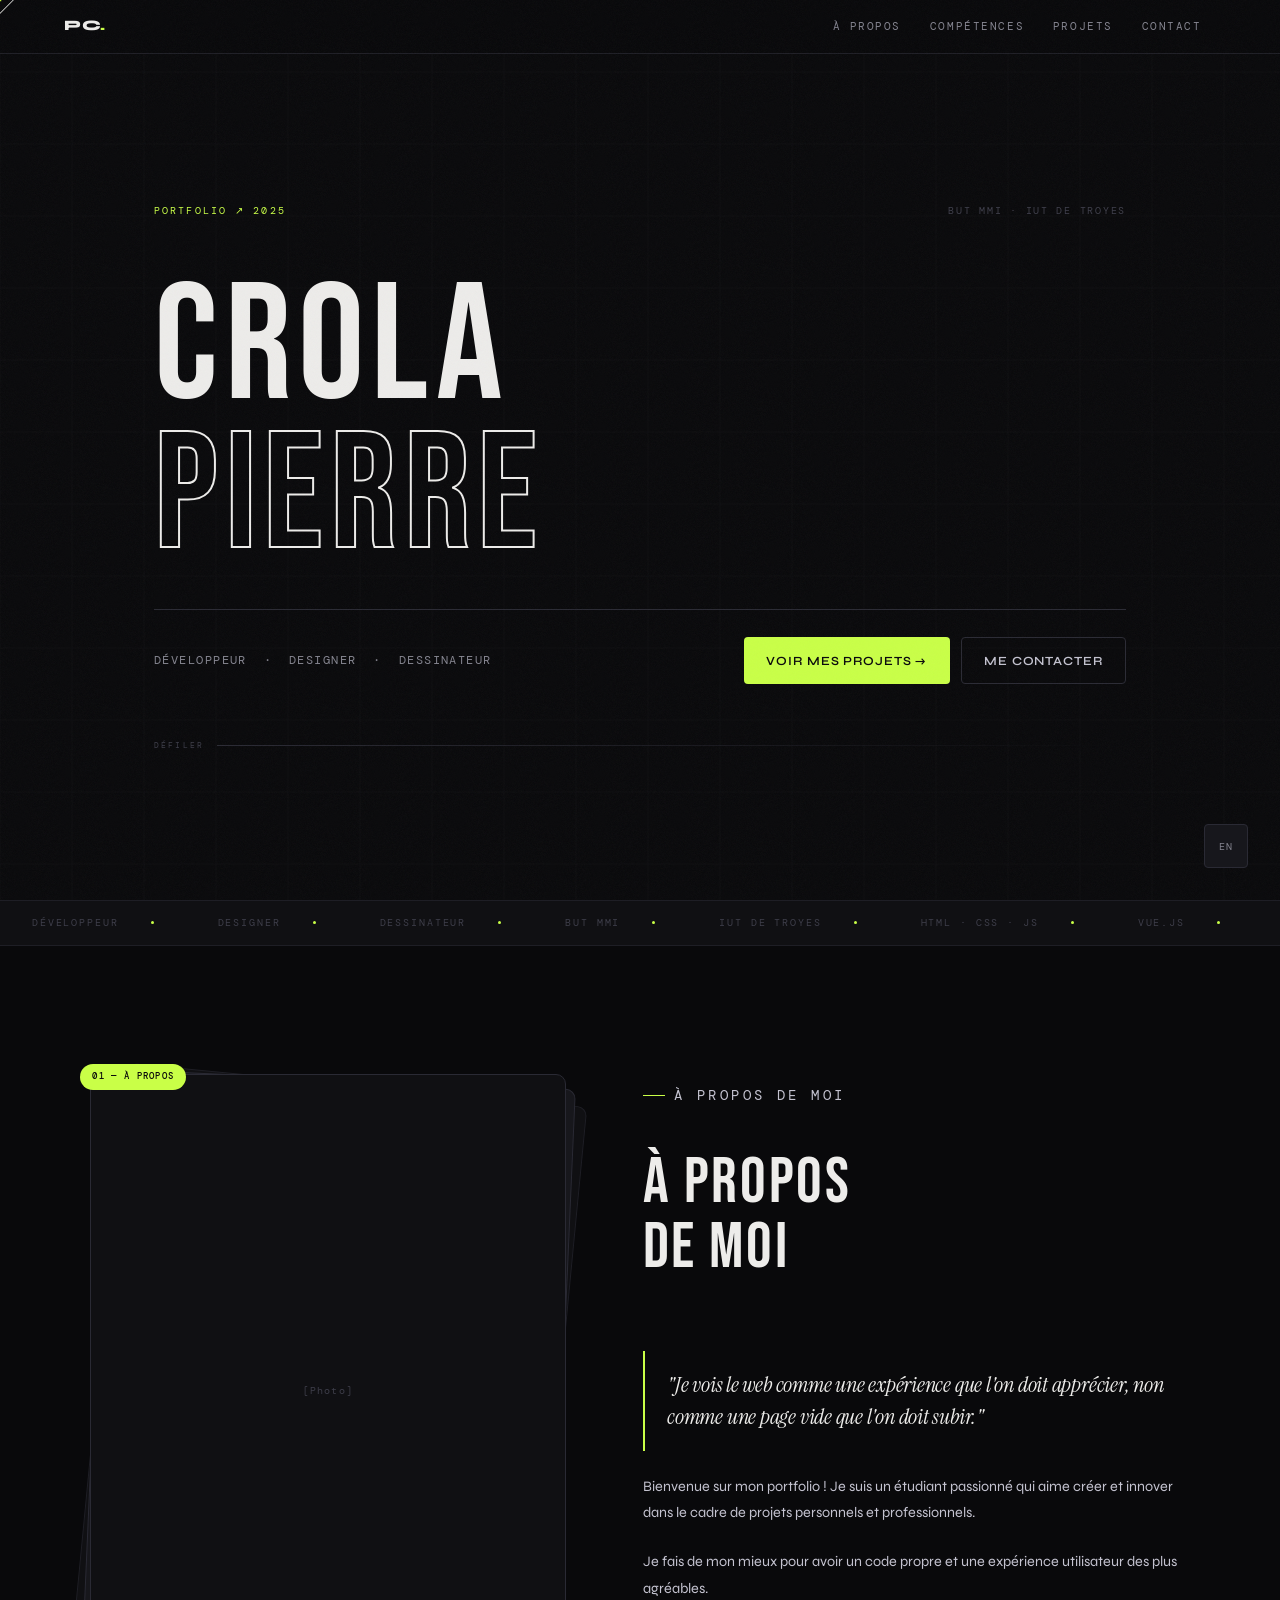
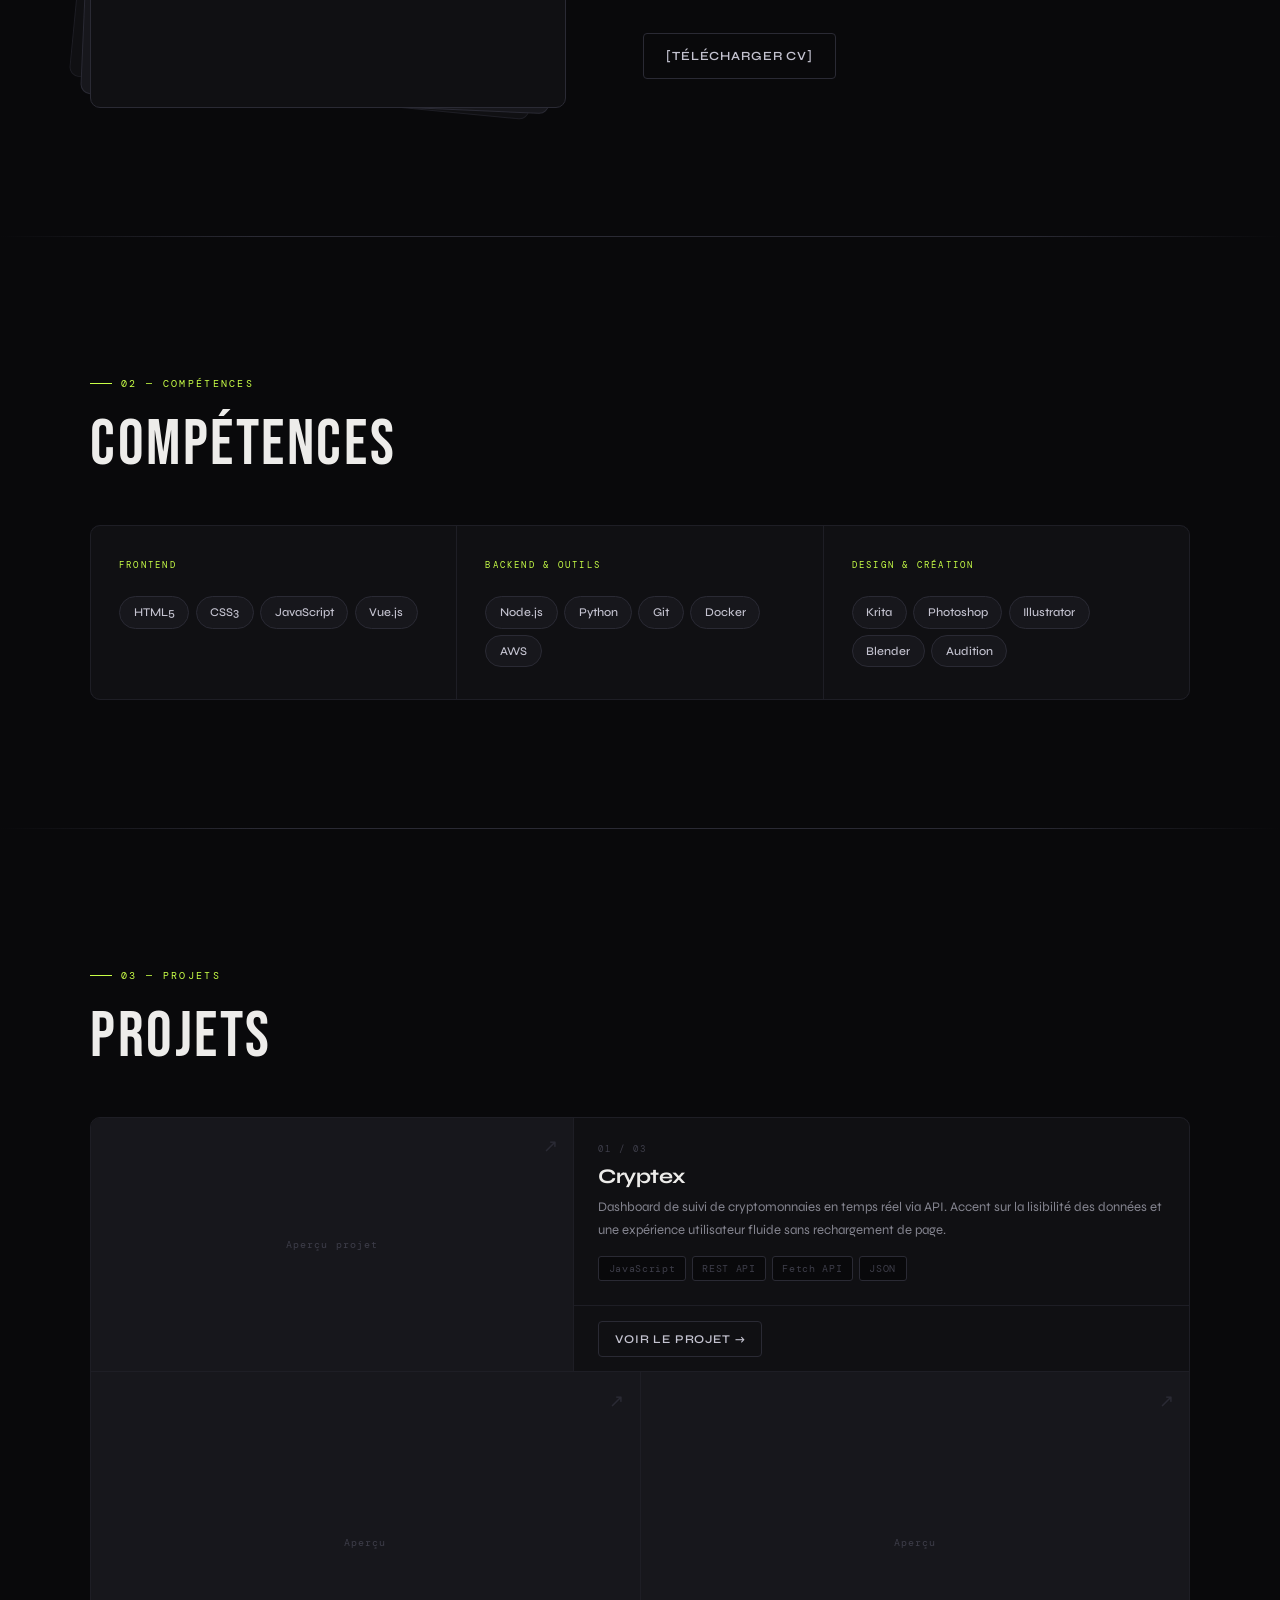
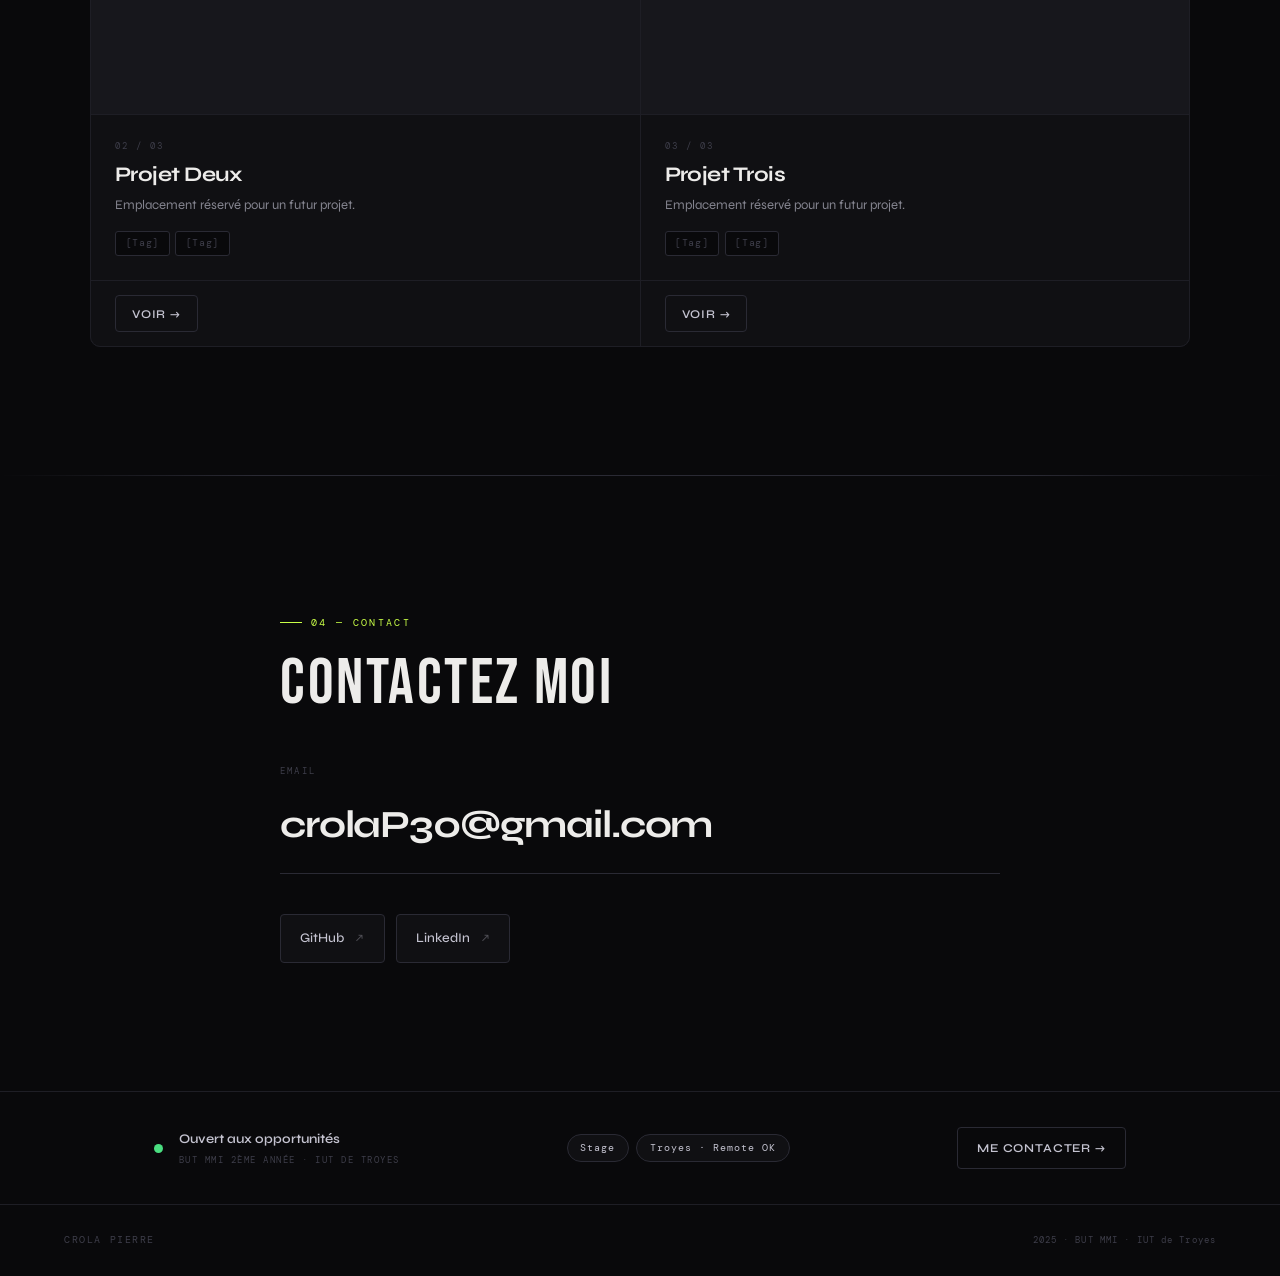
==== commit 35fc347e: "yes" ====
--- a/index.html
+++ b/index.html
@@ -29,9 +29,16 @@
   <!-- GRAIN -->
   <div class="grain" aria-hidden="true"></div>
 
+  <!-- SCROLL PROGRESS -->
+  <div id="scroll-bar"></div>
+
   <!-- PAGE TRANSITION -->
   <div id="page-transition"></div>
 
+
+
+
+  
   <!-- ══ HEADER ══════════════════════════════════════ -->
   <header>
     <a href="#" class="logo">PC<span>.</span></a>
@@ -43,6 +50,9 @@
     </nav>
   </header>
 
+
+
+
   <!-- ══ HERO ════════════════════════════════════════ -->
   <section id="hero">
     <canvas id="hero-canvas" aria-hidden="true"></canvas>
@@ -68,6 +78,9 @@
       <span data-i18n="scroll">Défiler</span>
     </div>
   </section>
+
+
+
 
   <!-- ══ MARQUEE ══════════════════════════════════════ -->
   <div class="marquee" aria-hidden="true">
@@ -94,6 +107,9 @@
     </div>
   </div>
 
+
+
+
   <!-- ══ ABOUT ════════════════════════════════════════ -->
   <section id="about">
     <div class="inner">
@@ -120,6 +136,9 @@
 
   <div class="sep"></div>
 
+
+
+
   <!-- ══ SKILLS ═══════════════════════════════════════ -->
   <section id="skills">
     <div class="inner">
@@ -161,6 +180,9 @@
 
   <div class="sep"></div>
 
+
+
+
   <!-- ══ PROJECTS ══════════════════════════════════════ -->
   <section id="projects">
     <div class="inner">
@@ -168,7 +190,6 @@
       <h2 class="section-h reveal d1" data-i18n="projects-h2">Projets</h2>
       <div class="project-grid reveal d2">
 
-        <!-- featured -->
         <div class="proj-card feat">
           <a href="projets/cryptex.html" class="proj-thumb">
             <span class="thumb-hover" data-i18n="thumb-preview">Aperçu projet</span>
@@ -238,6 +259,10 @@
 
   <div class="sep"></div>
 
+
+
+
+
   <!-- ══ CONTACT ══════════════════════════════════════ -->
   <section id="contact">
     <div class="inner">
@@ -246,7 +271,7 @@
       <div class="contact-email-wrap reveal d2">
         <span class="contact-email-lbl">Email</span>
         <a href="mailto:crolaP30@gmail.com" class="contact-email">
-          crolaP30@gmail.com
+          crolaP30@gmail.com  
         </a>
       </div>
       <div class="social-row reveal d3">
@@ -260,6 +285,30 @@
     </div>
   </section>
 
+
+
+
+  <!-- ══ AVAILABILITY ═══════════════════════════════ -->
+  <div id="availability">
+    <div class="avail-inner">
+      <div class="avail-left">
+        <div class="avail-dot" id="avail-dot"></div>
+        <div class="avail-text">
+          <span class="avail-status" data-i18n="avail-status">Ouvert aux opportunités</span>
+          <span class="avail-sub" data-i18n="avail-sub">BUT MMI 1ère année · IUT de Troyes</span>
+        </div>
+      </div>
+      <div class="avail-tags">
+        <span class="avail-tag" data-i18n="avail-tag-contract">Stage</span>
+        <span class="avail-tag" data-i18n="avail-tag-location">Troyes · Remote OK</span>
+      </div>
+      <a href="#contact" class="avail-cta" data-i18n="avail-cta">Me contacter →</a>
+    </div>
+  </div>
+
+
+
+
   <!-- ══ FOOTER ═══════════════════════════════════════ -->
   <footer>
     <span class="ft-name">Crola Pierre</span>
--- a/style.css
+++ b/style.css
@@ -721,4 +721,92 @@
 
 @media (max-width: 600px) {
   .k-grid { grid-template-columns: 1fr; }
+}
+
+/* ════════════════════════════════════════════════
+   TEXT SELECTION
+════════════════════════════════════════════════ */
+::selection {
+  background: var(--accent);
+  color: #09090b;
+}
+::-moz-selection {
+  background: var(--accent);
+  color: #09090b;
+}
+
+/* ════════════════════════════════════════════════
+   SCROLL PROGRESS BAR
+════════════════════════════════════════════════ */
+#scroll-bar {
+  position: fixed; top: 0; left: 0; z-index: 9000;
+  height: 2px; width: 0%;
+  background: var(--accent);
+  transition: width 0.08s linear;
+  pointer-events: none;
+}
+
+/* ════════════════════════════════════════════════
+   AVAILABILITY SECTION
+════════════════════════════════════════════════ */
+#availability {
+  border-top: 1px solid var(--border);
+}
+.avail-inner {
+  max-width: var(--max); margin: 0 auto;
+  padding: 2.2rem var(--px);
+  display: flex; align-items: center; justify-content: space-between;
+  gap: 2rem; flex-wrap: wrap;
+}
+.avail-left {
+  display: flex; align-items: center; gap: 1rem;
+}
+.avail-dot {
+  width: 9px; height: 9px; border-radius: 50%;
+  background: #4ade80; flex-shrink: 0;
+  box-shadow: 0 0 0 0 rgba(74,222,128,0.5);
+  animation: pulse-dot 2.4s ease infinite;
+}
+.avail-dot.busy { background: #fb923c; box-shadow: 0 0 0 0 rgba(251,146,60,0.5); }
+@keyframes pulse-dot {
+  0%   { box-shadow: 0 0 0 0 rgba(74,222,128,0.45); }
+  60%  { box-shadow: 0 0 0 7px rgba(74,222,128,0); }
+  100% { box-shadow: 0 0 0 0 rgba(74,222,128,0); }
+}
+.avail-dot.busy { animation-name: pulse-dot-busy; }
+@keyframes pulse-dot-busy {
+  0%   { box-shadow: 0 0 0 0 rgba(251,146,60,0.45); }
+  60%  { box-shadow: 0 0 0 7px rgba(251,146,60,0); }
+  100% { box-shadow: 0 0 0 0 rgba(251,146,60,0); }
+}
+.avail-text {
+  display: flex; flex-direction: column; gap: 0.15rem;
+}
+.avail-status {
+  font-size: 0.82rem; font-weight: 600; color: var(--text-bright);
+}
+.avail-sub {
+  font-family: var(--font-m); font-size: 0.58rem;
+  letter-spacing: 0.16em; text-transform: uppercase; color: var(--text-dim);
+}
+.avail-cta {
+  display: inline-flex; align-items: center; gap: 0.4rem;
+  padding: 0.6rem 1.2rem; font-family: var(--font-d);
+  font-size: 0.75rem; font-weight: 600;
+  letter-spacing: 0.07em; text-transform: uppercase;
+  border-radius: var(--r); text-decoration: none;
+  border: 1px solid var(--border-bright); color: var(--text-bright);
+  background: transparent;
+  transition: border-color 0.2s, color 0.2s, background 0.2s;
+}
+.avail-cta:hover { border-color: var(--accent-border); color: var(--accent); background: var(--accent-soft); }
+
+.avail-tags {
+  display: flex; gap: 0.45rem; flex-wrap: wrap;
+}
+.avail-tag {
+  padding: 0.3rem 0.8rem;
+  background: var(--surface); border: 1px solid var(--border-bright);
+  border-radius: 99px; font-family: var(--font-m);
+  font-size: 0.62rem; letter-spacing: 0.1em; color: var(--text-bright);
 }
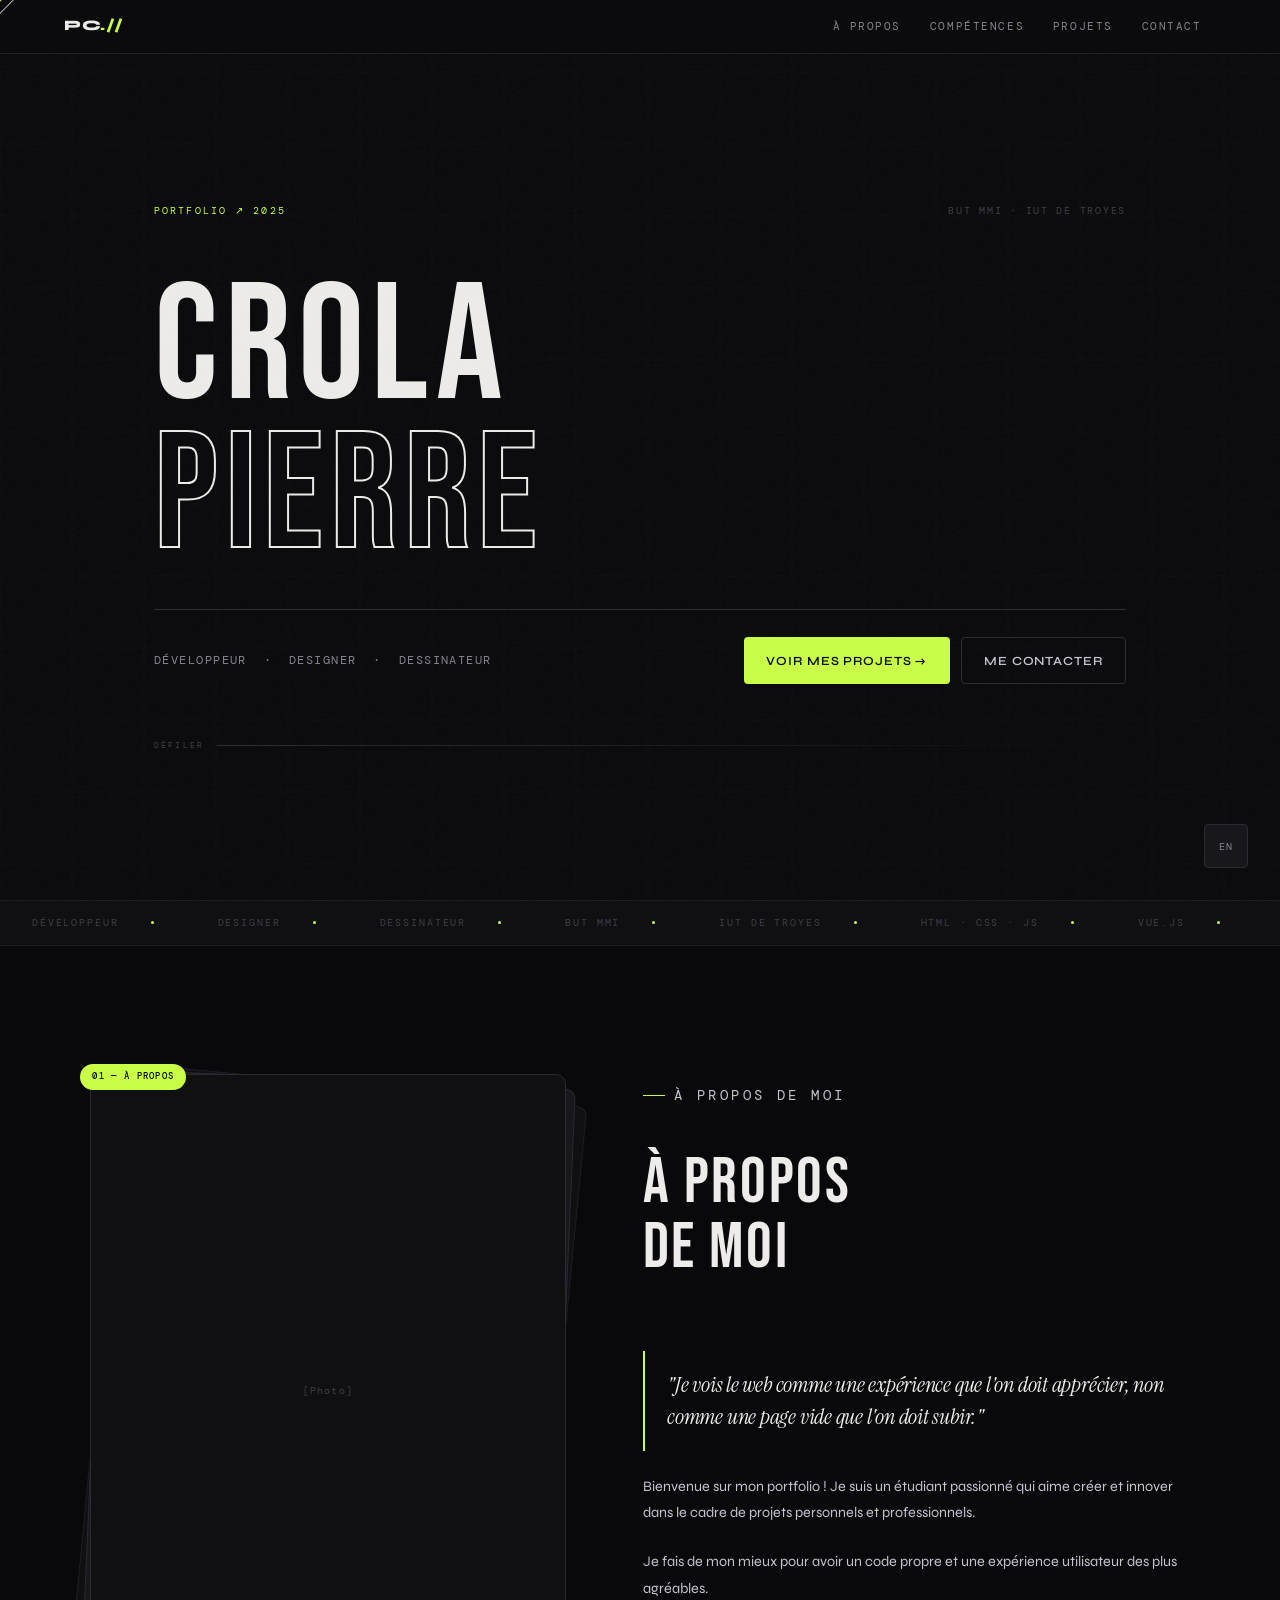
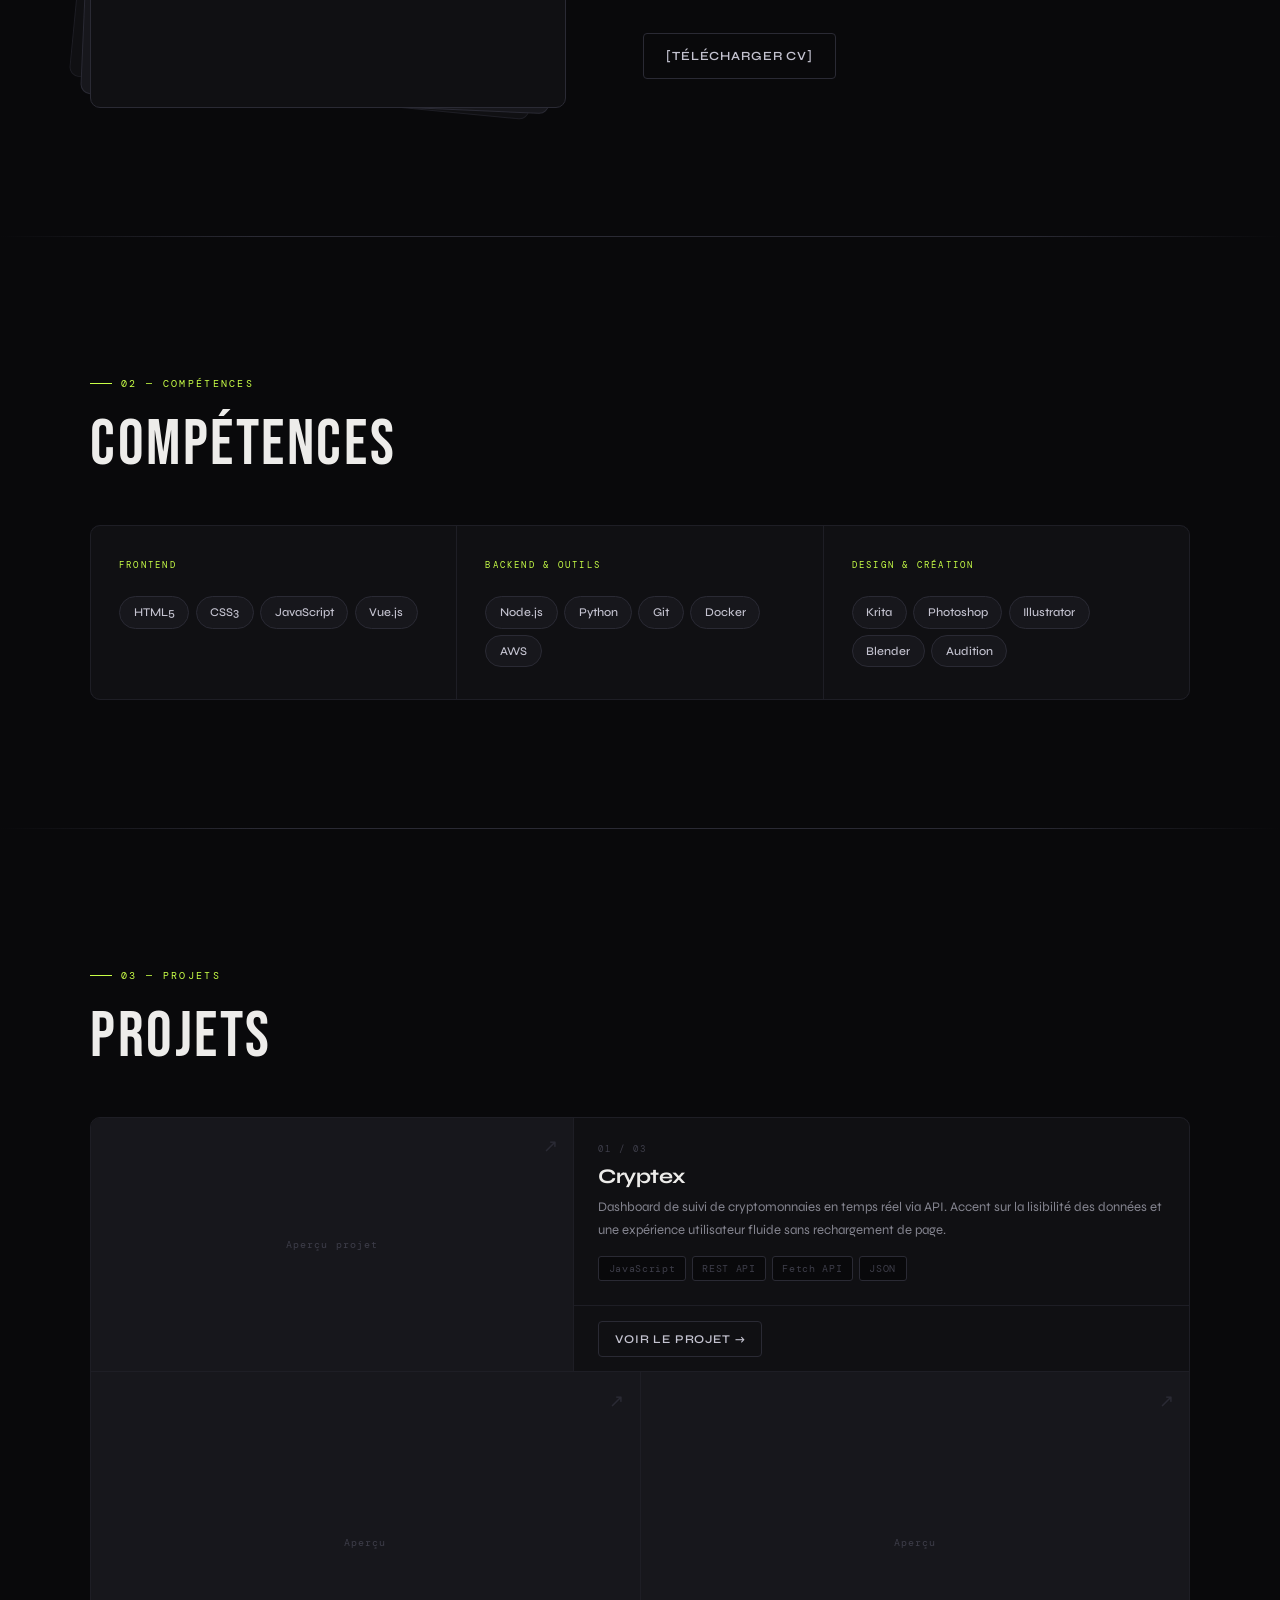
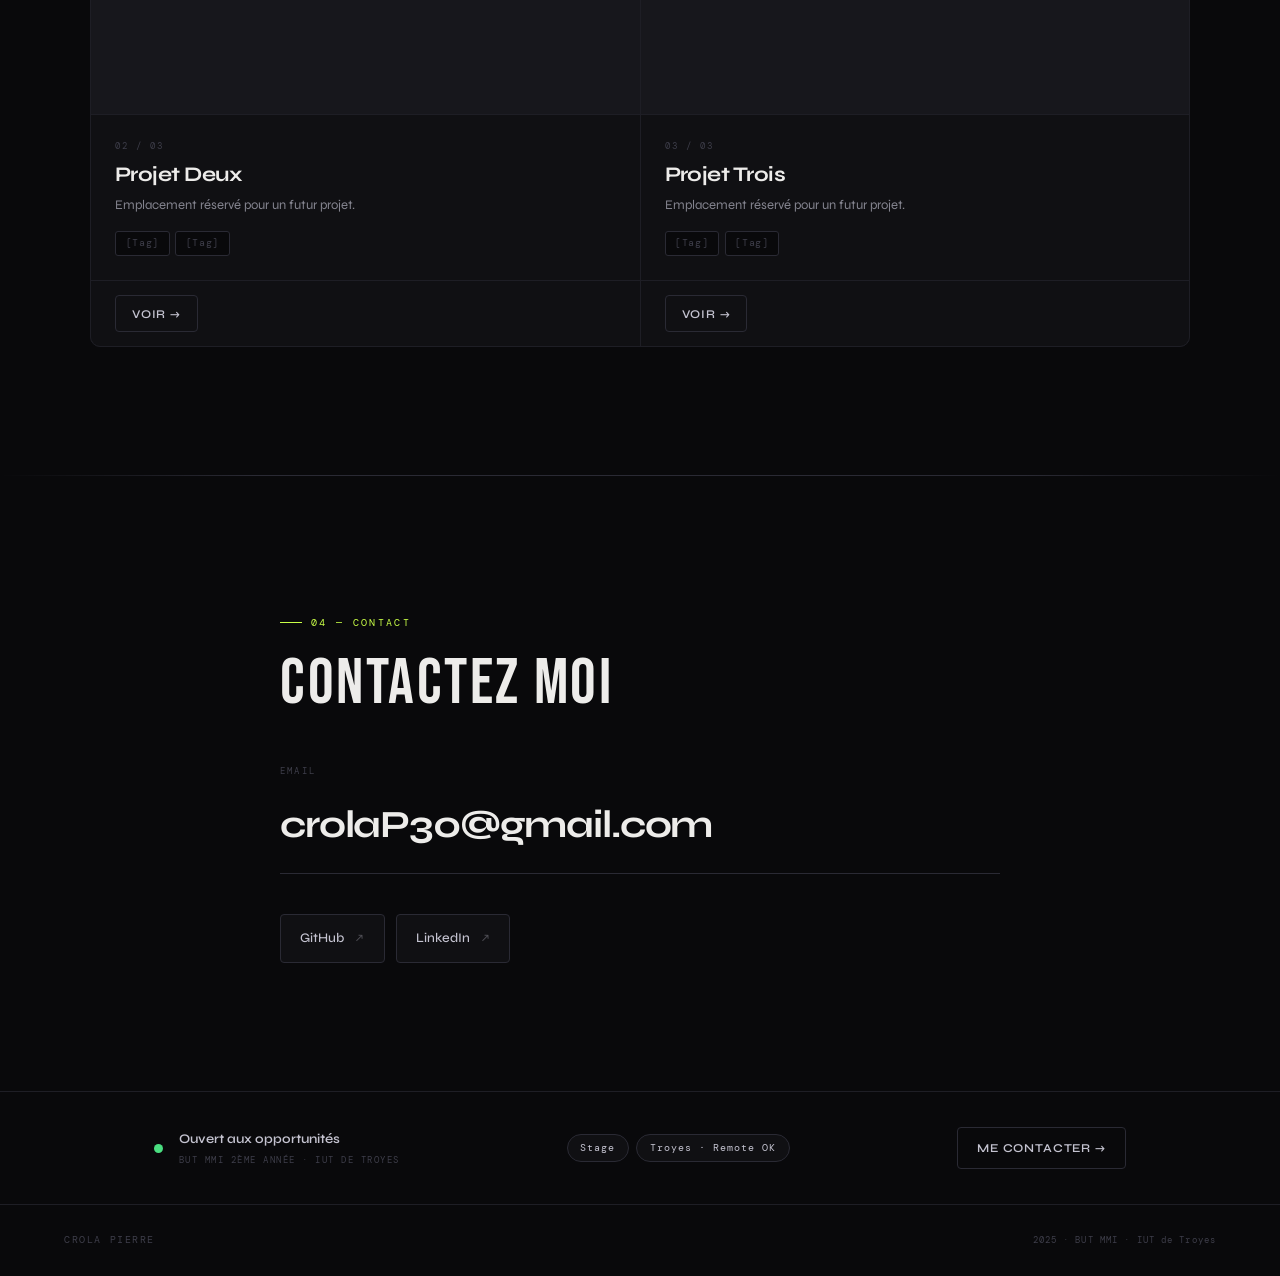
==== commit 1c5e3522: "Update index.html" ====
--- a/index.html
+++ b/index.html
@@ -41,7 +41,7 @@
   
   <!-- ══ HEADER ══════════════════════════════════════ -->
   <header>
-    <a href="#" class="logo">PC<span>.</span></a>
+    <a href="#" class="logo">PC<span>.//</span></a>
     <nav>
       <a href="#about"   data-i18n="nav-about">À propos</a>
       <a href="#skills"  data-i18n="nav-skills">Compétences</a>
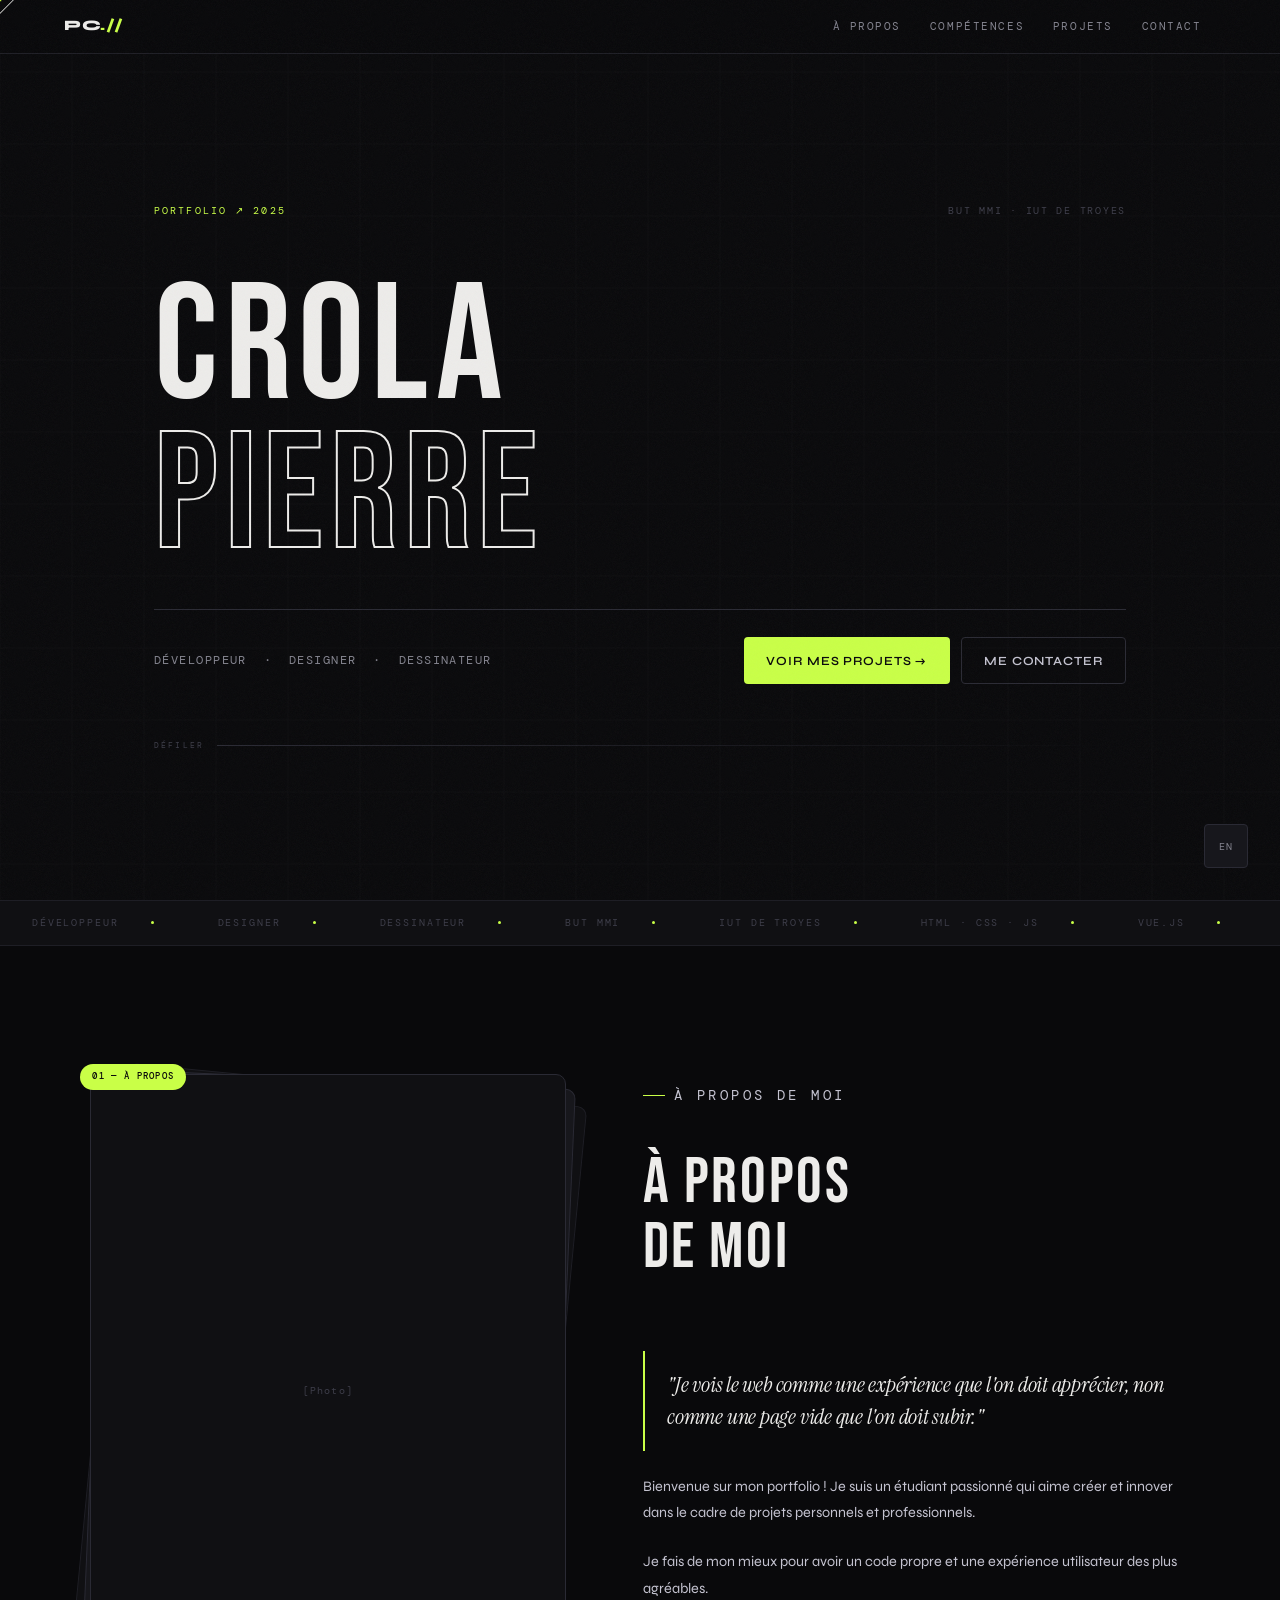
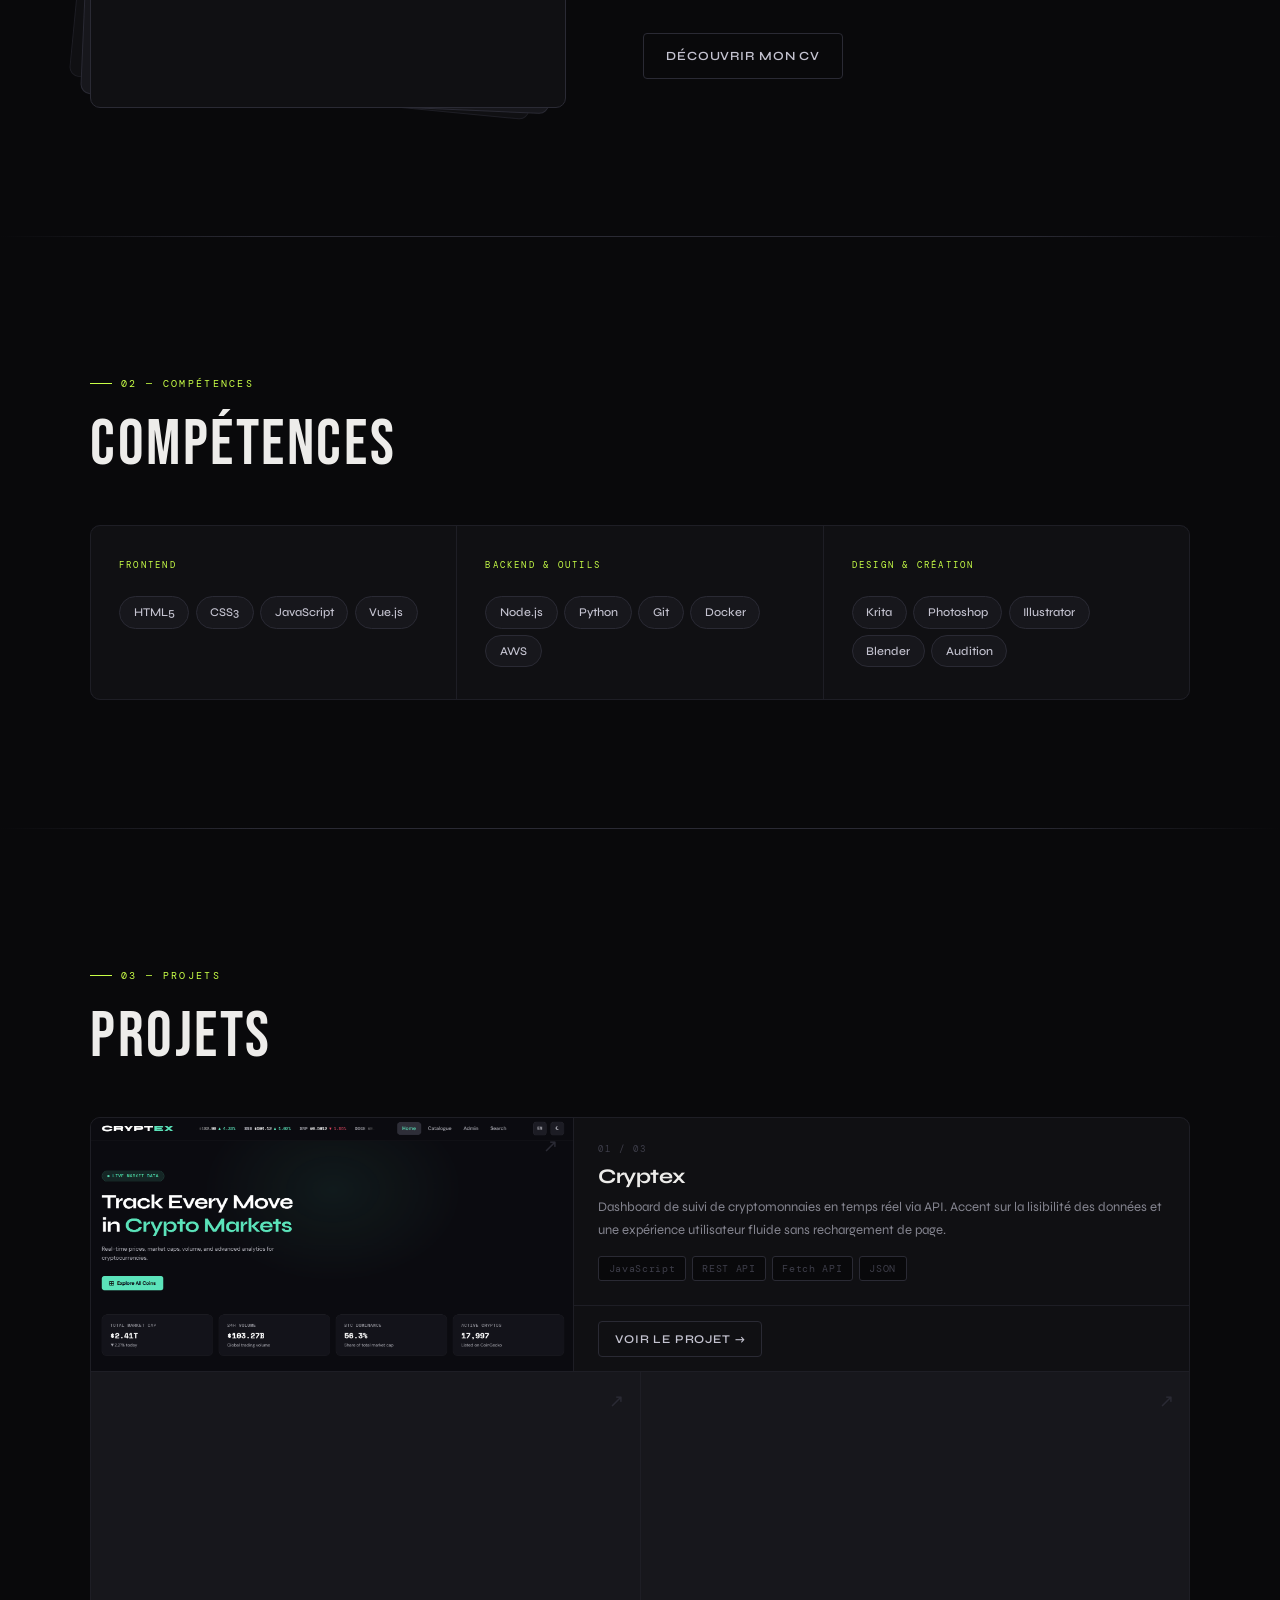
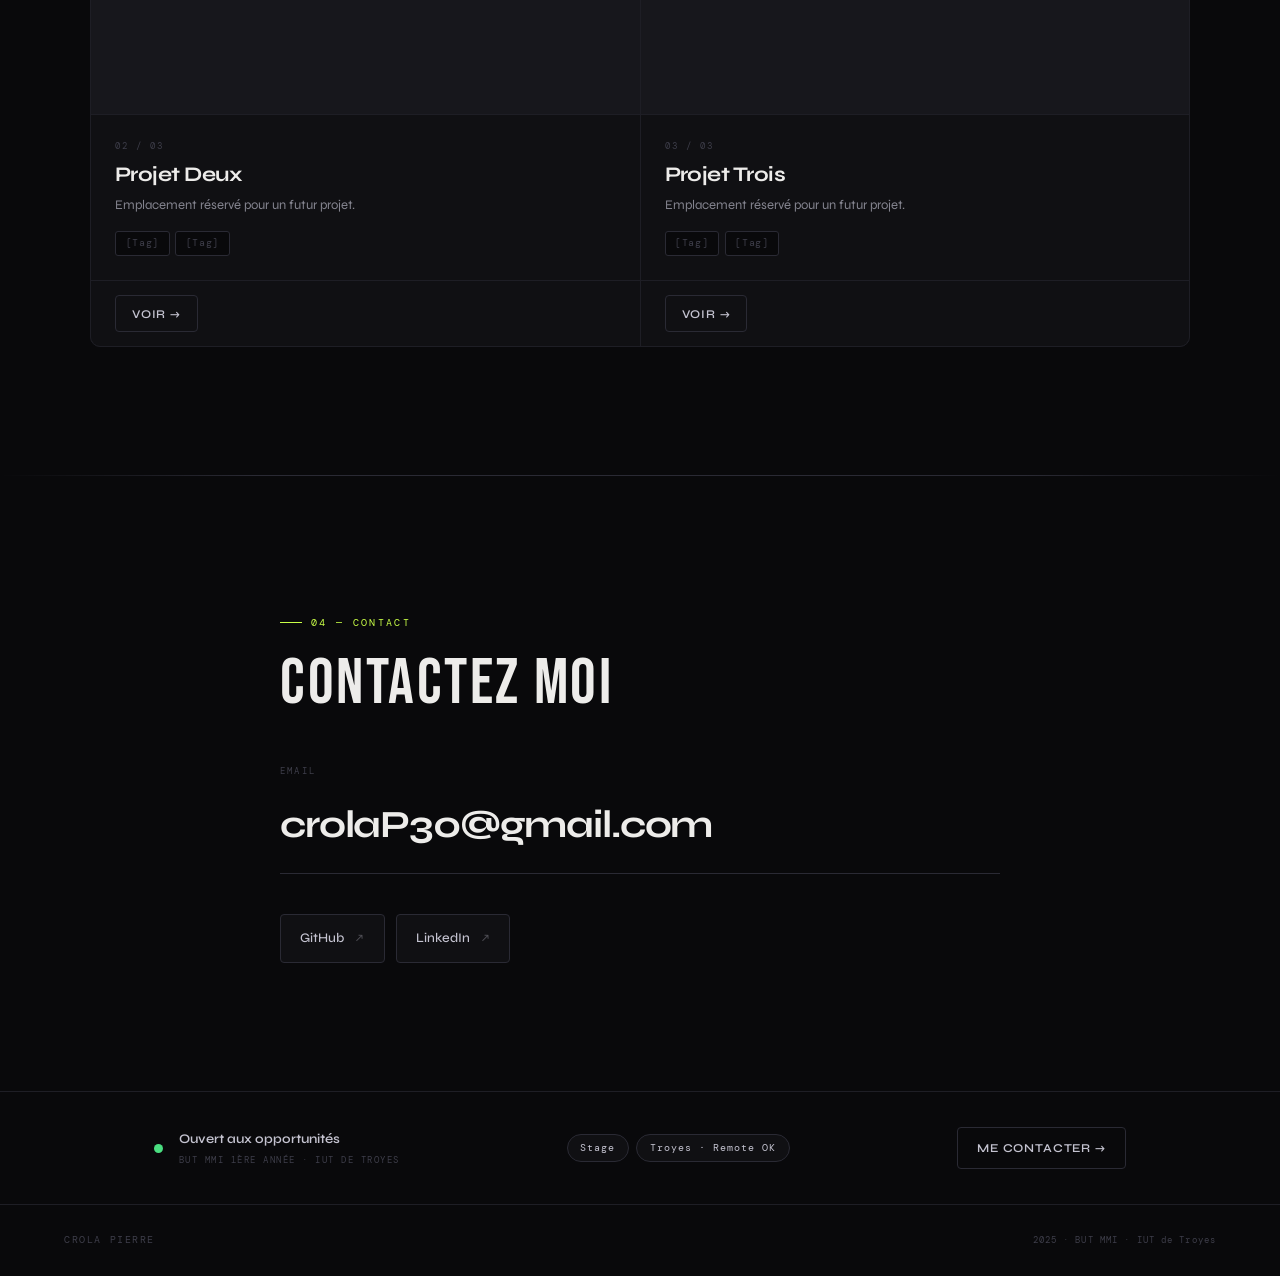
==== commit 25b564b2: ">:D" ====
--- a/index.html
+++ b/index.html
@@ -129,7 +129,7 @@
         <p class="reveal d3" data-i18n="about-p2">
           Je fais de mon mieux pour avoir un code propre et une expérience utilisateur des plus agréables.
         </p>
-        <a href="" class="btn btn-ghost reveal d4" style="width:fit-content; margin-top:0.5rem;" data-i18n="cv-btn">[Télécharger CV]</a>
+        <a href="cv.html" class="btn btn-ghost reveal d4" style="width:fit-content; margin-top:0.5rem;" data-i18n="cv-btn">Découvrir mon CV</a>
       </div>
     </div>
   </section>
@@ -192,6 +192,7 @@
 
         <div class="proj-card feat">
           <a href="projets/cryptex.html" class="proj-thumb">
+            <img src="img/cryptex.png" alt="Cryptex preview">
             <span class="thumb-hover" data-i18n="thumb-preview">Aperçu projet</span>
             <span class="proj-arrow">↗</span>
           </a>
--- a/style.css
+++ b/style.css
@@ -461,8 +461,10 @@
   position: absolute; inset: 0;
   display: flex; align-items: center; justify-content: center;
   font-family: var(--font-m); font-size: 0.65rem; letter-spacing: 0.1em;
-  color: var(--text-dim); background: var(--surface-raised);
-}
+  color: var(--text-dim); background: rgba(0,0,0,0.45);
+  opacity: 0; transition: opacity 0.2s;
+}
+.proj-thumb:hover .thumb-hover { opacity: 1; }
 .proj-arrow {
   position: absolute; top: 0.9rem; right: 0.9rem;
   font-size: 1.1rem; color: var(--border-bright);
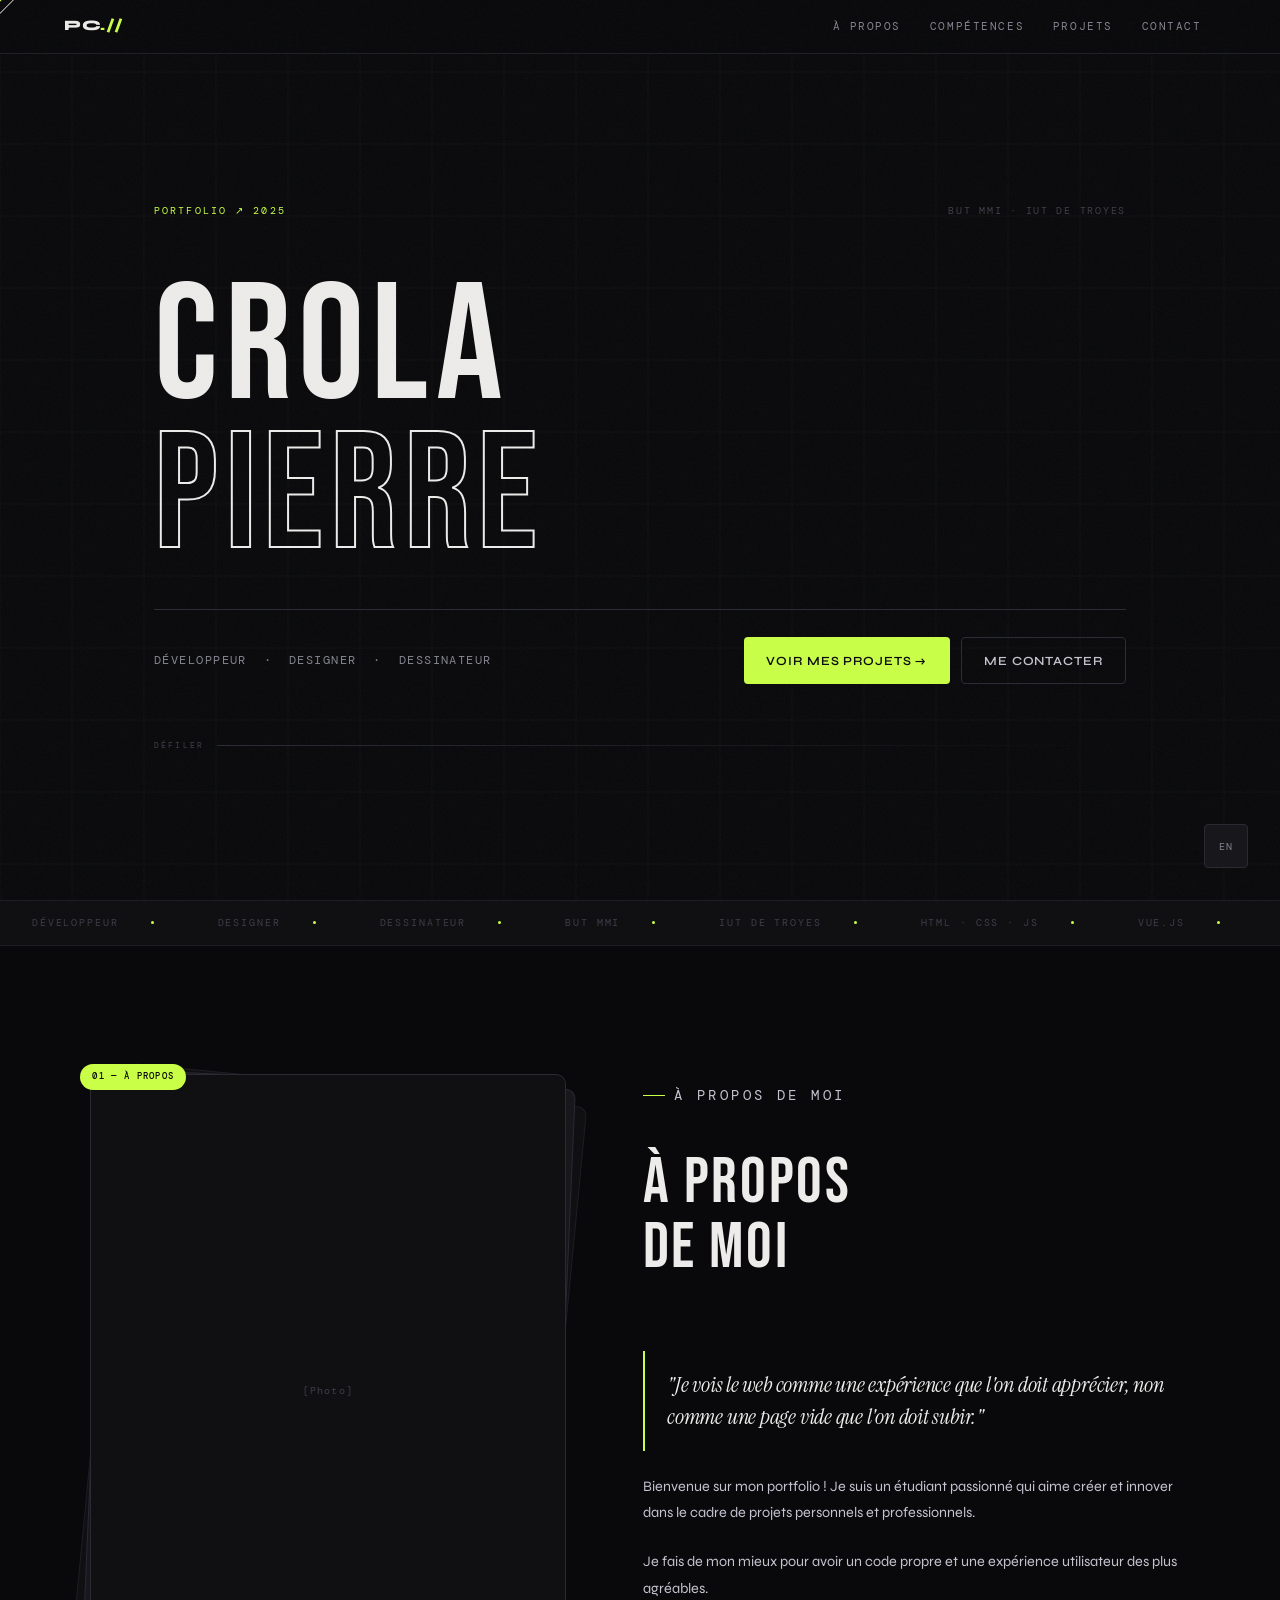
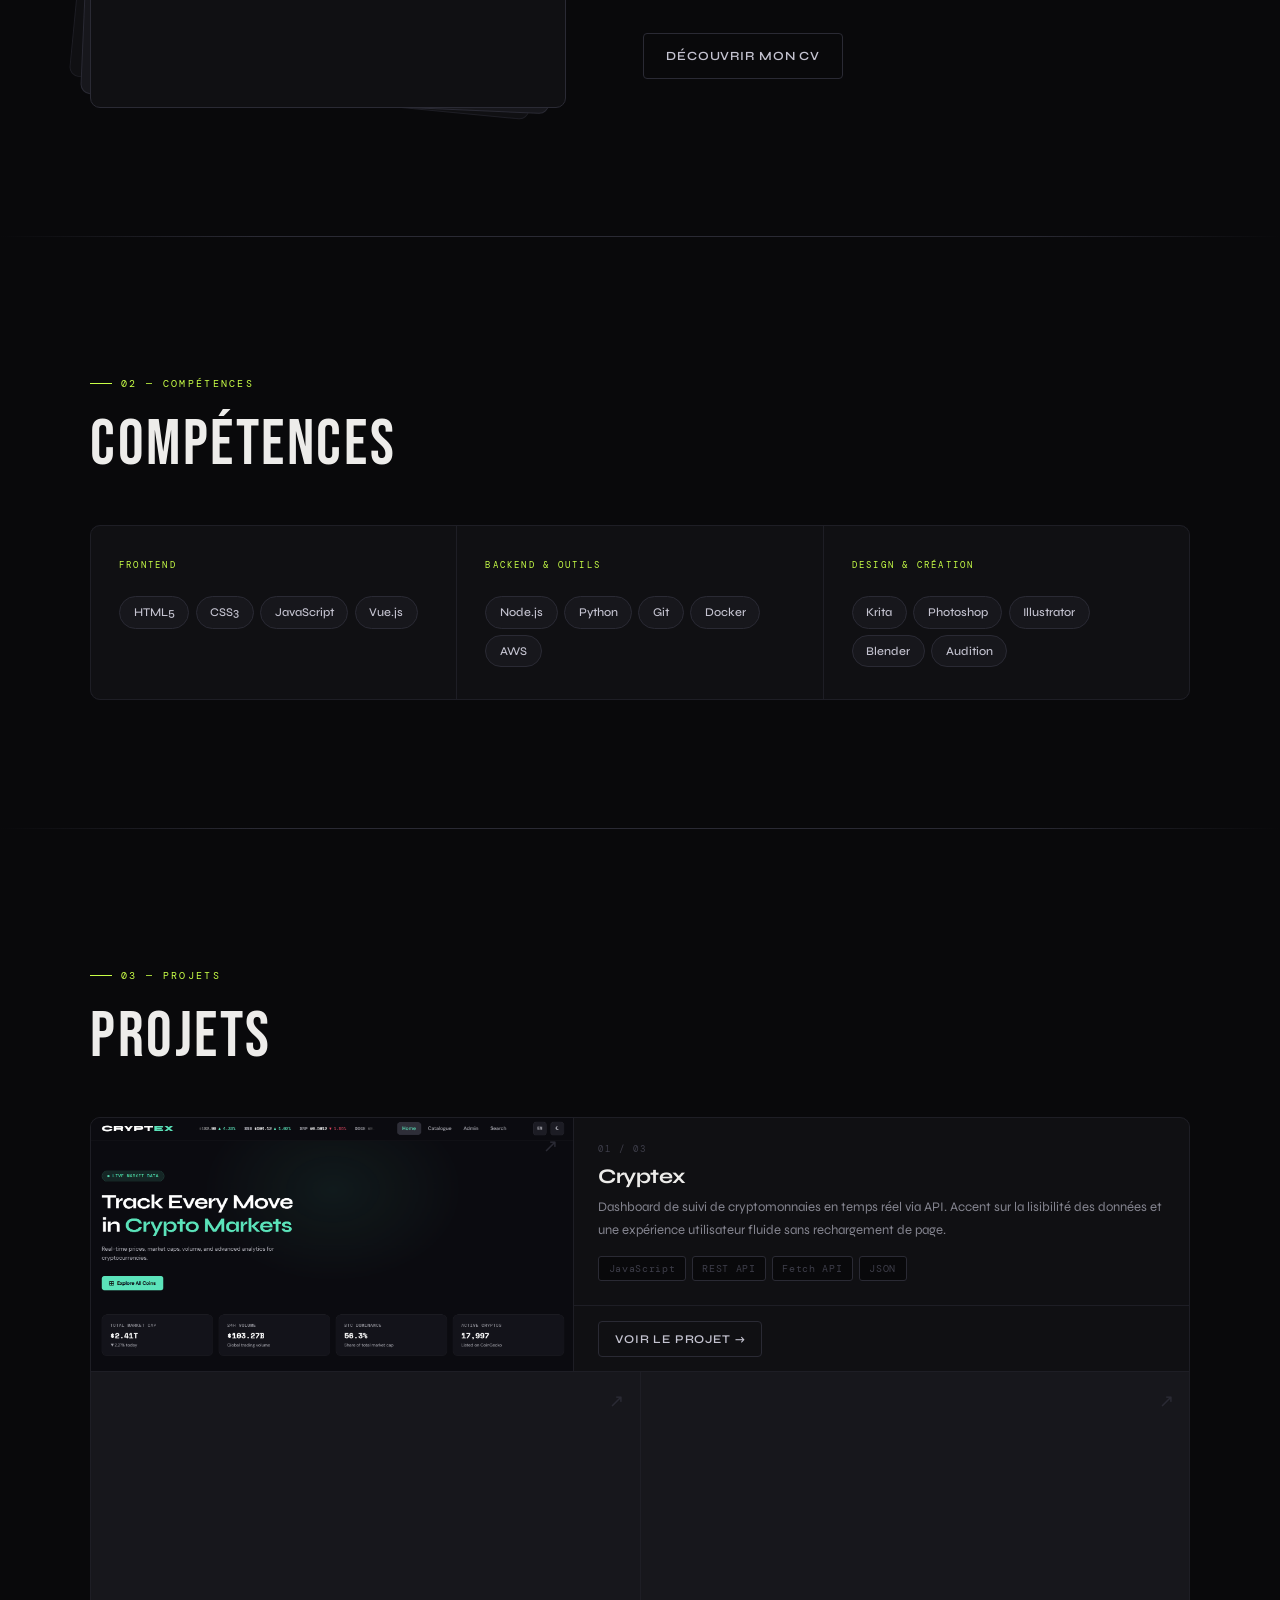
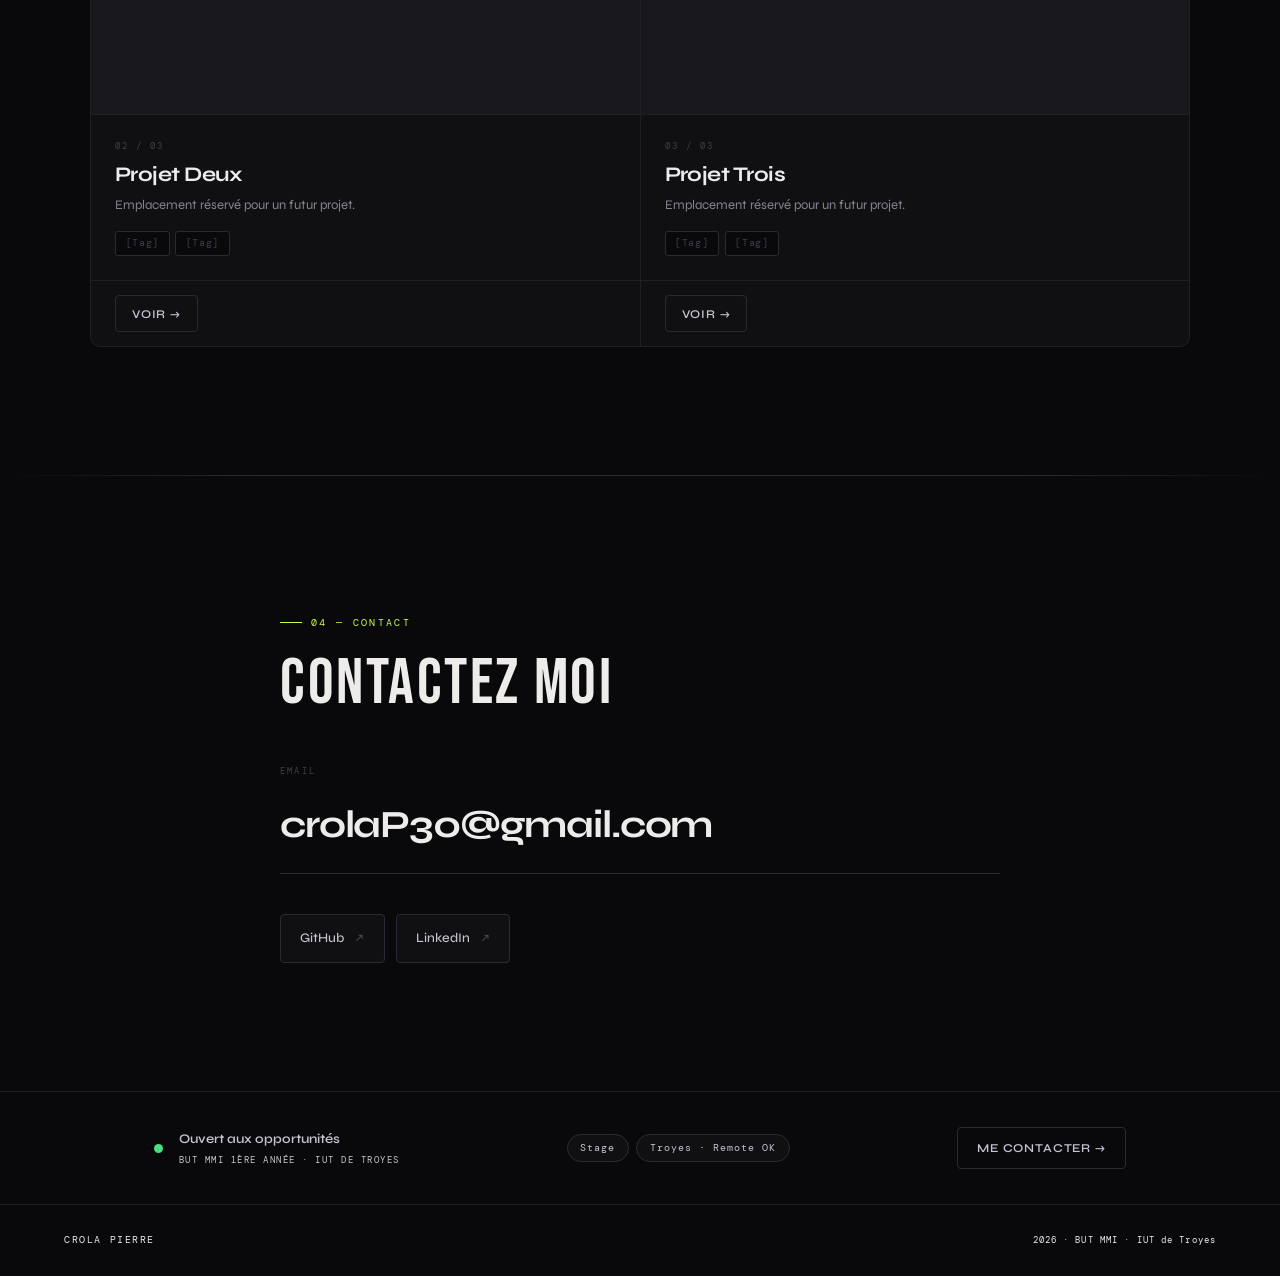
==== commit a8ba9741: "fixed accessibility and created cv page :D" ====
--- a/index.html
+++ b/index.html
@@ -313,7 +313,7 @@
   <!-- ══ FOOTER ═══════════════════════════════════════ -->
   <footer>
     <span class="ft-name">Crola Pierre</span>
-    <span class="ft-r">2025 · BUT MMI · IUT de Troyes</span>
+    <span class="ft-r">2026 · BUT MMI · IUT de Troyes</span>
   </footer>
 
   <button id="lang-toggle" aria-label="Switch language">EN</button>
--- a/style.css
+++ b/style.css
@@ -532,11 +532,11 @@
 }
 .ft-name {
   font-family: var(--font-m); font-size: 0.62rem;
-  letter-spacing: 0.16em; text-transform: uppercase; color: var(--text-dim);
+  letter-spacing: 0.16em; text-transform: uppercase; color: var(--white);
 }
 .ft-r {
   font-family: var(--font-m); font-size: 0.58rem;
-  letter-spacing: 0.12em; color: var(--text-dim);
+  letter-spacing: 0.12em; color: var(--white);
 }
 
 /* ════════════════════════════════════════════════
@@ -789,7 +789,7 @@
 }
 .avail-sub {
   font-family: var(--font-m); font-size: 0.58rem;
-  letter-spacing: 0.16em; text-transform: uppercase; color: var(--text-dim);
+  letter-spacing: 0.16em; text-transform: uppercase; color: rgb(202, 202, 202);
 }
 .avail-cta {
   display: inline-flex; align-items: center; gap: 0.4rem;
@@ -811,4 +811,4 @@
   background: var(--surface); border: 1px solid var(--border-bright);
   border-radius: 99px; font-family: var(--font-m);
   font-size: 0.62rem; letter-spacing: 0.1em; color: var(--text-bright);
-}+}
